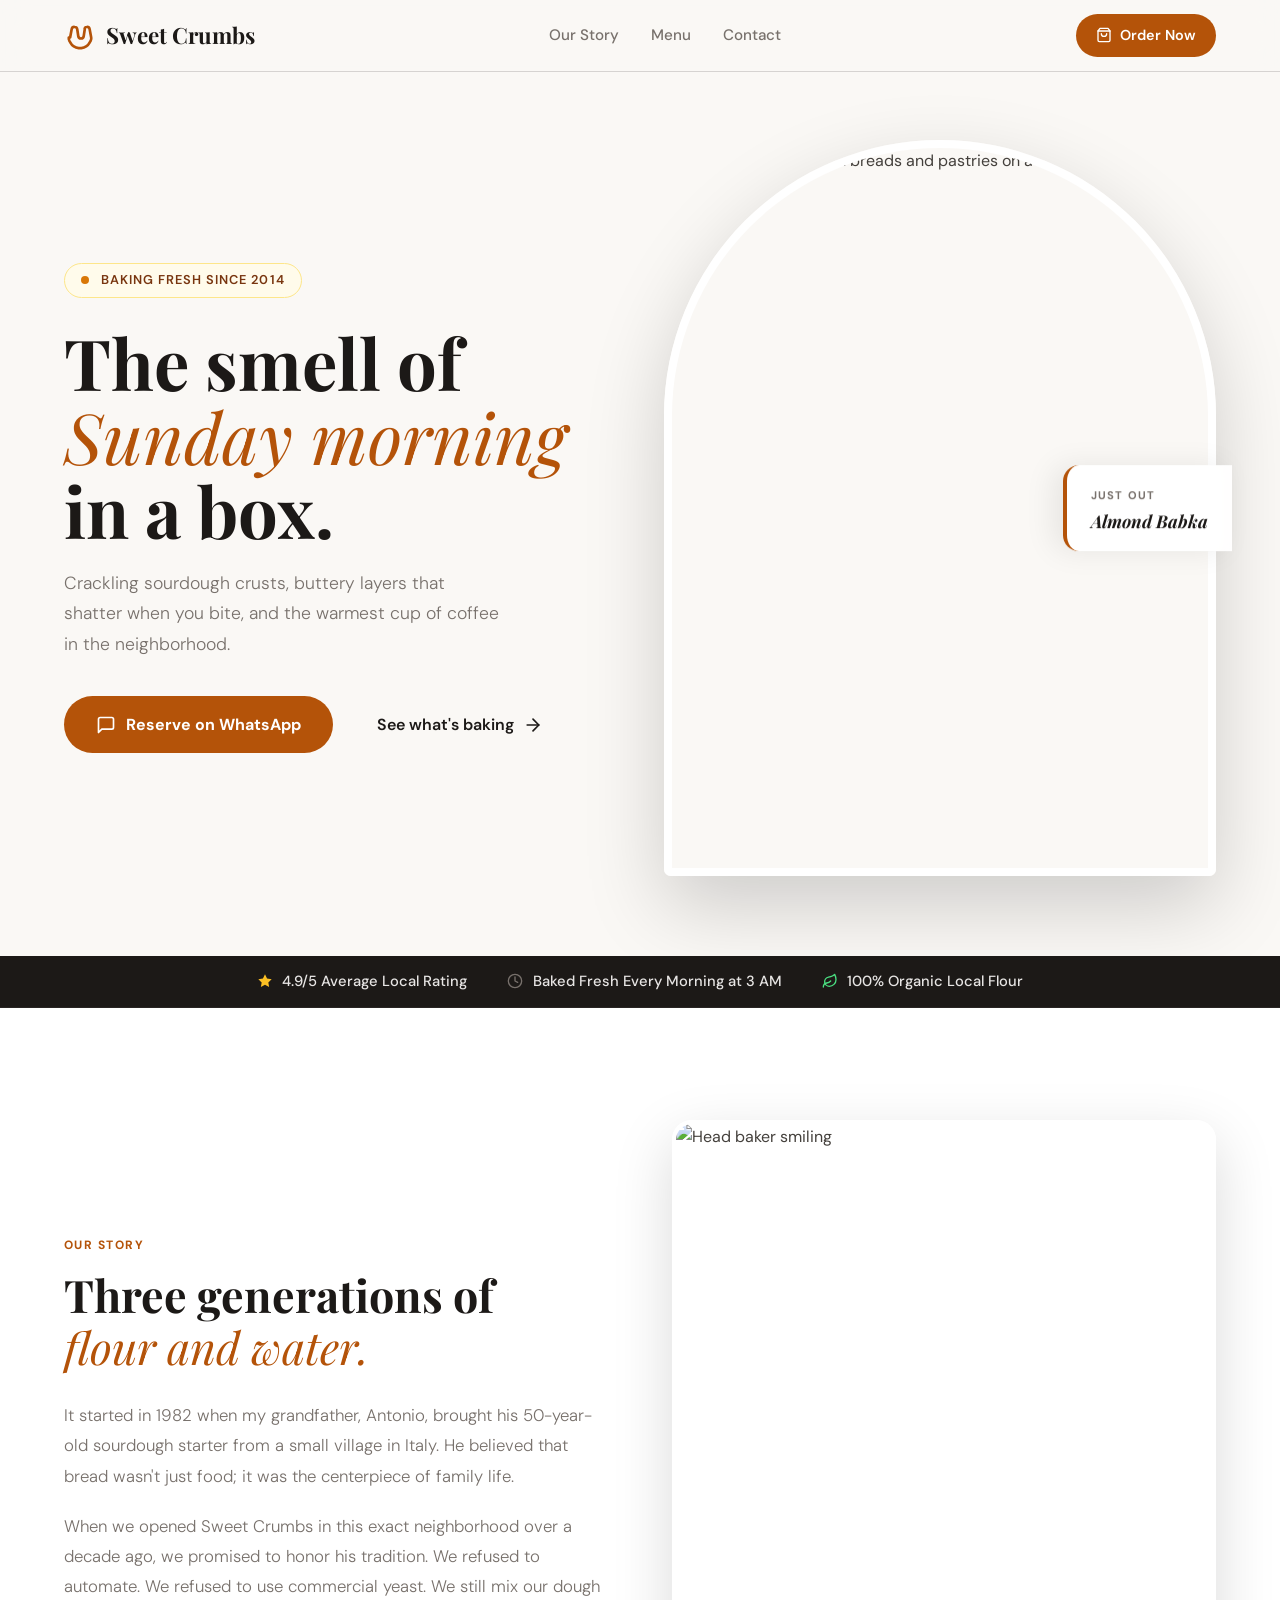
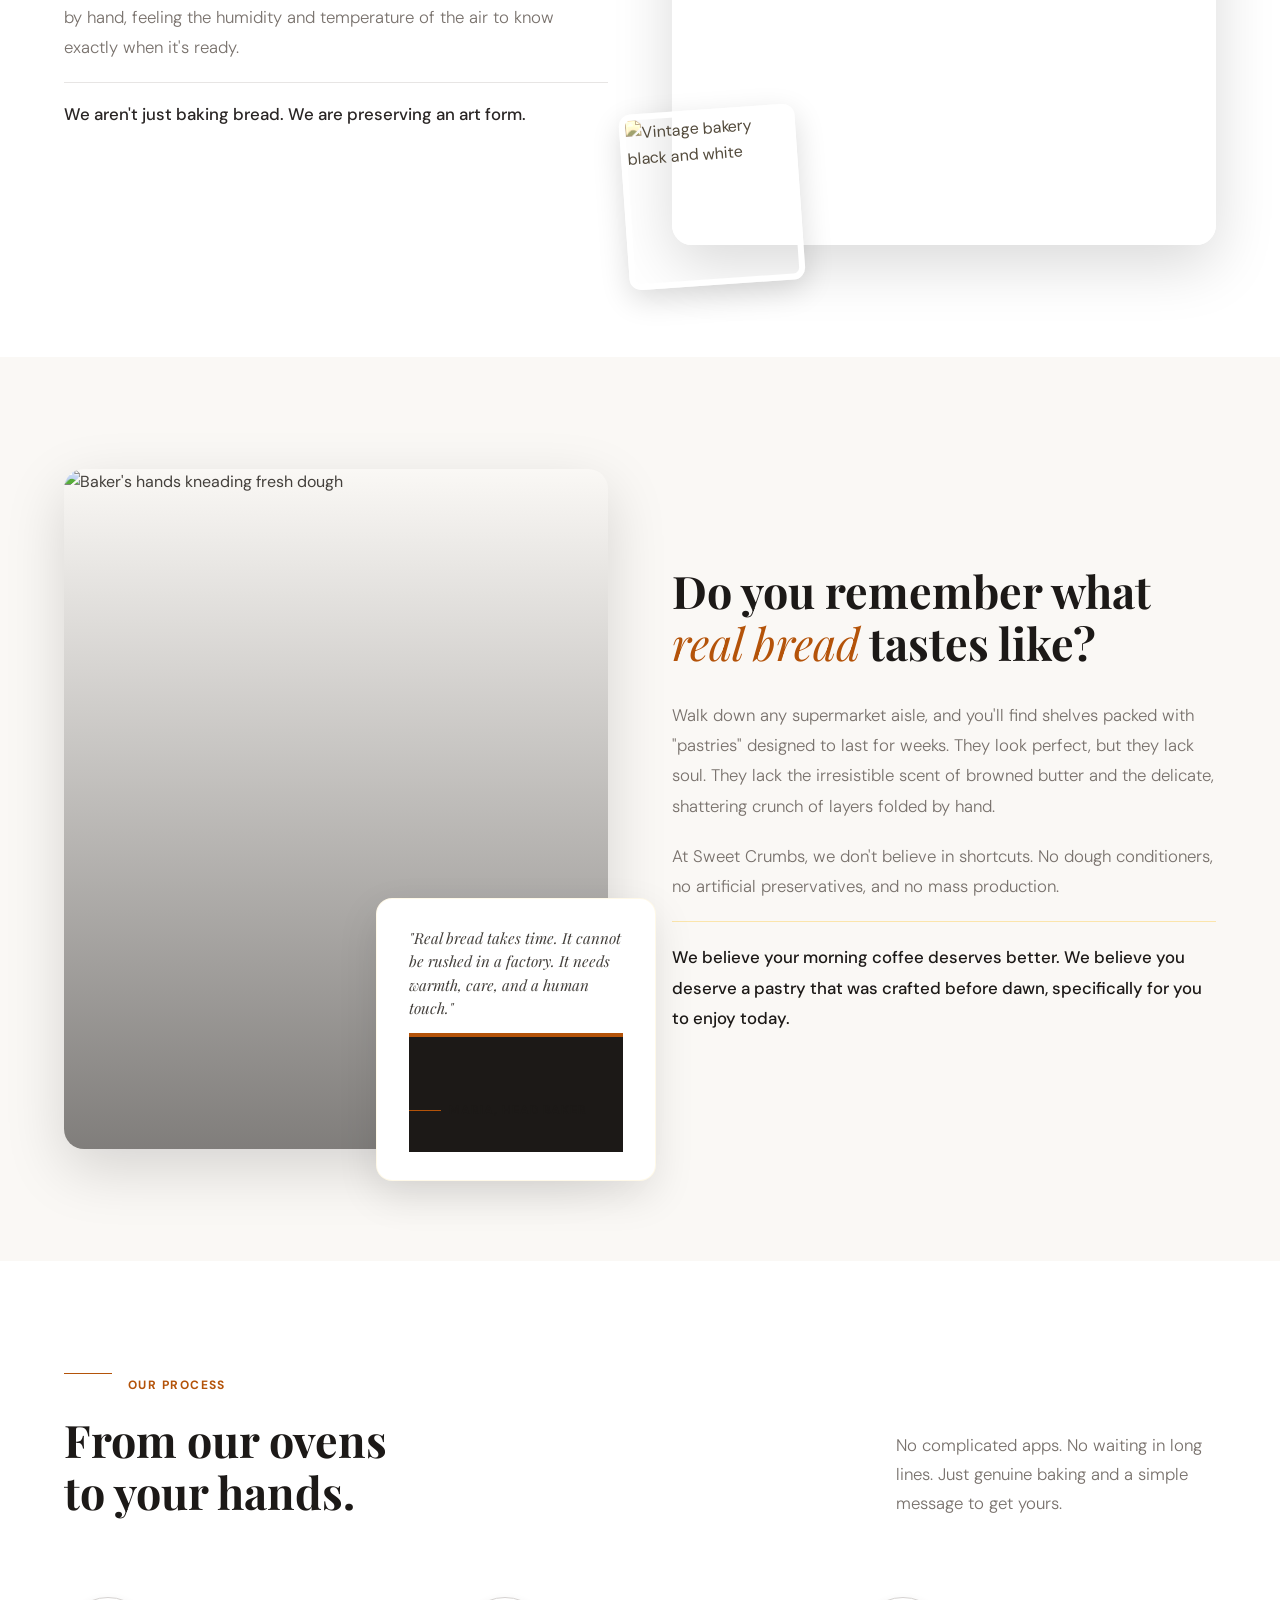
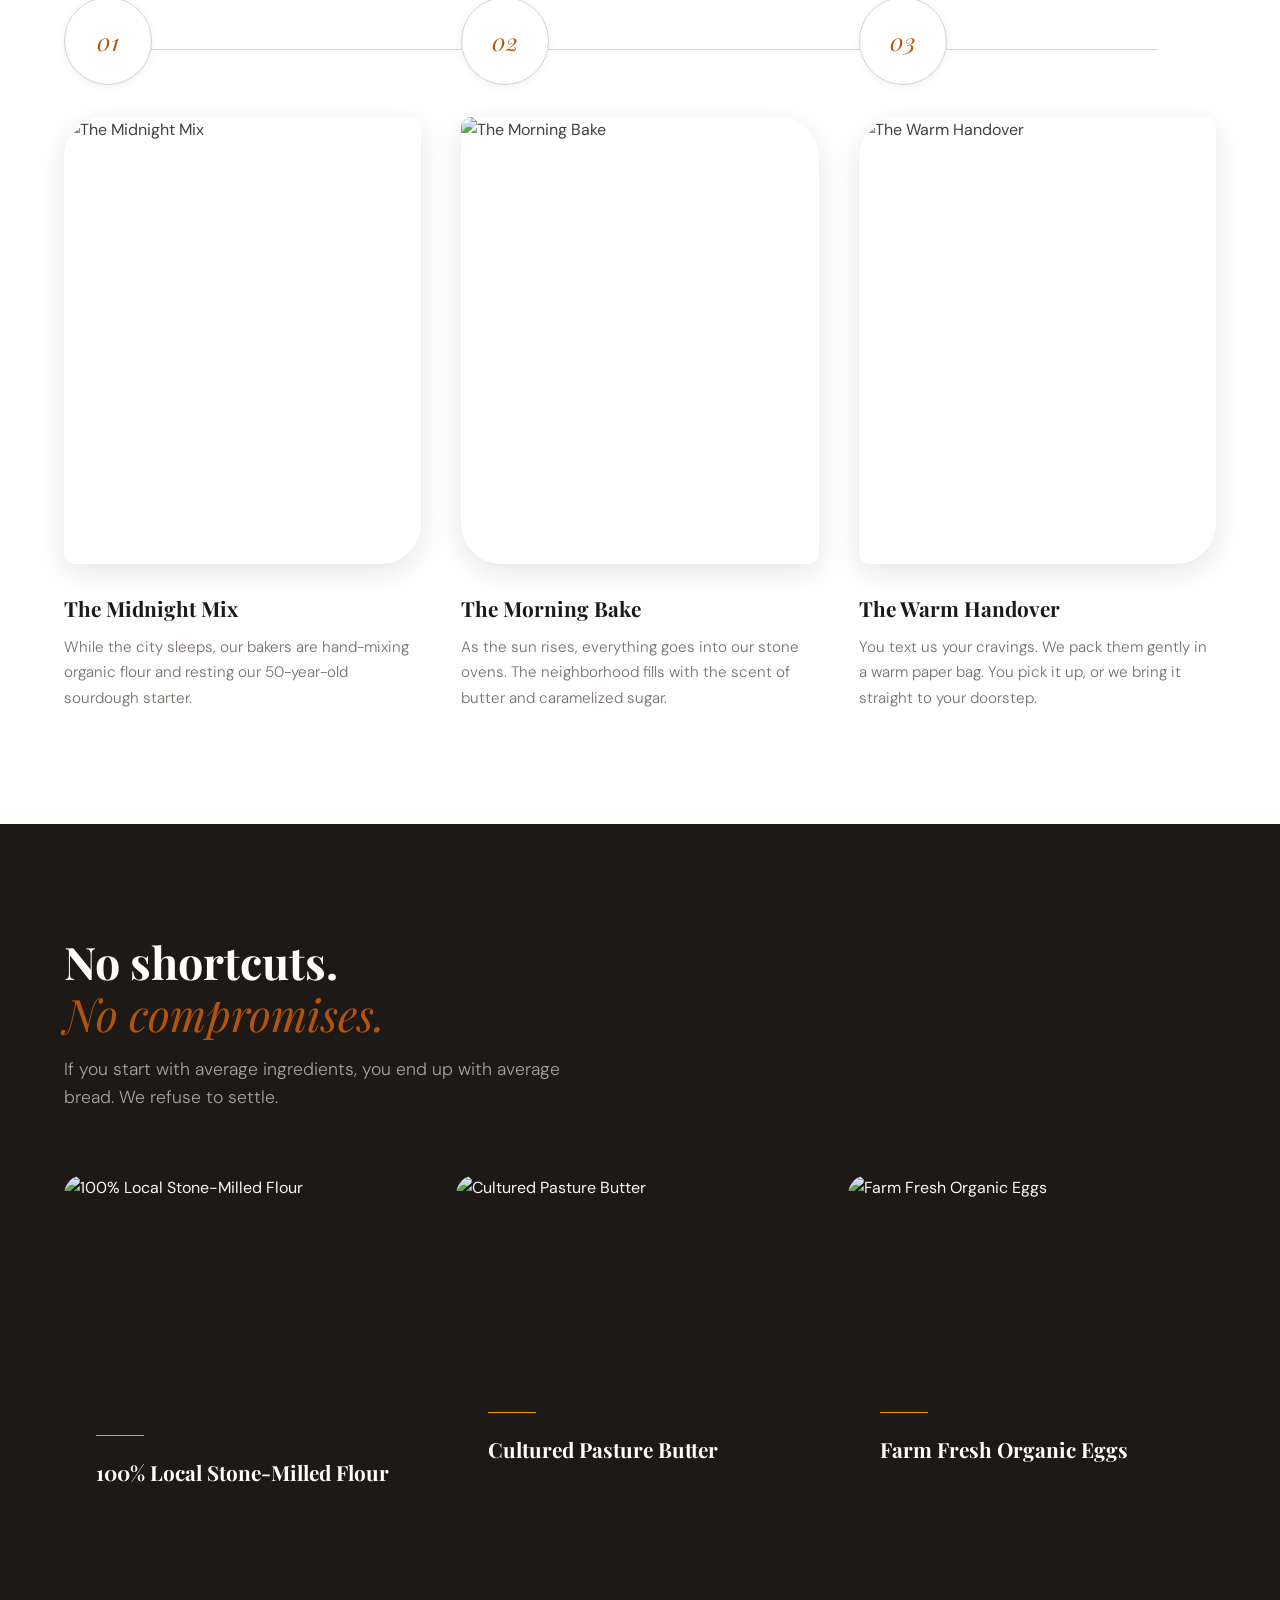
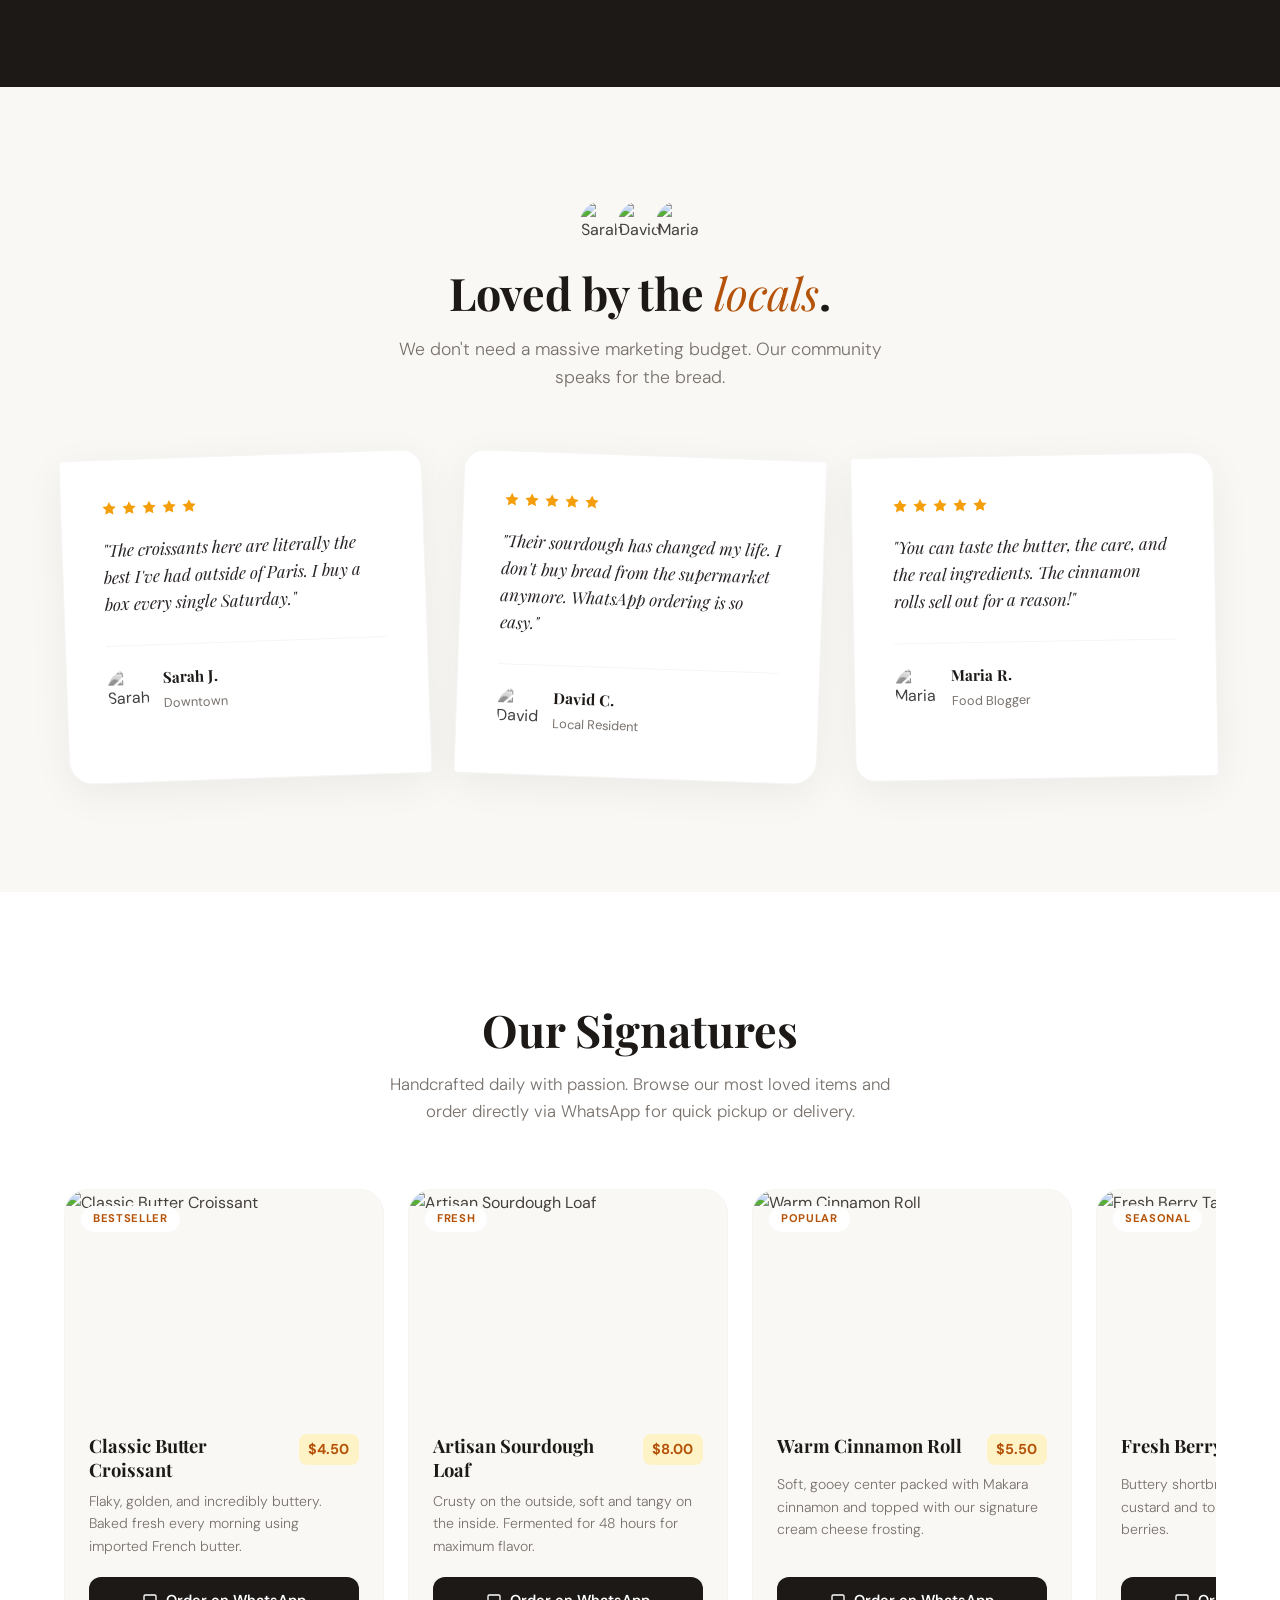
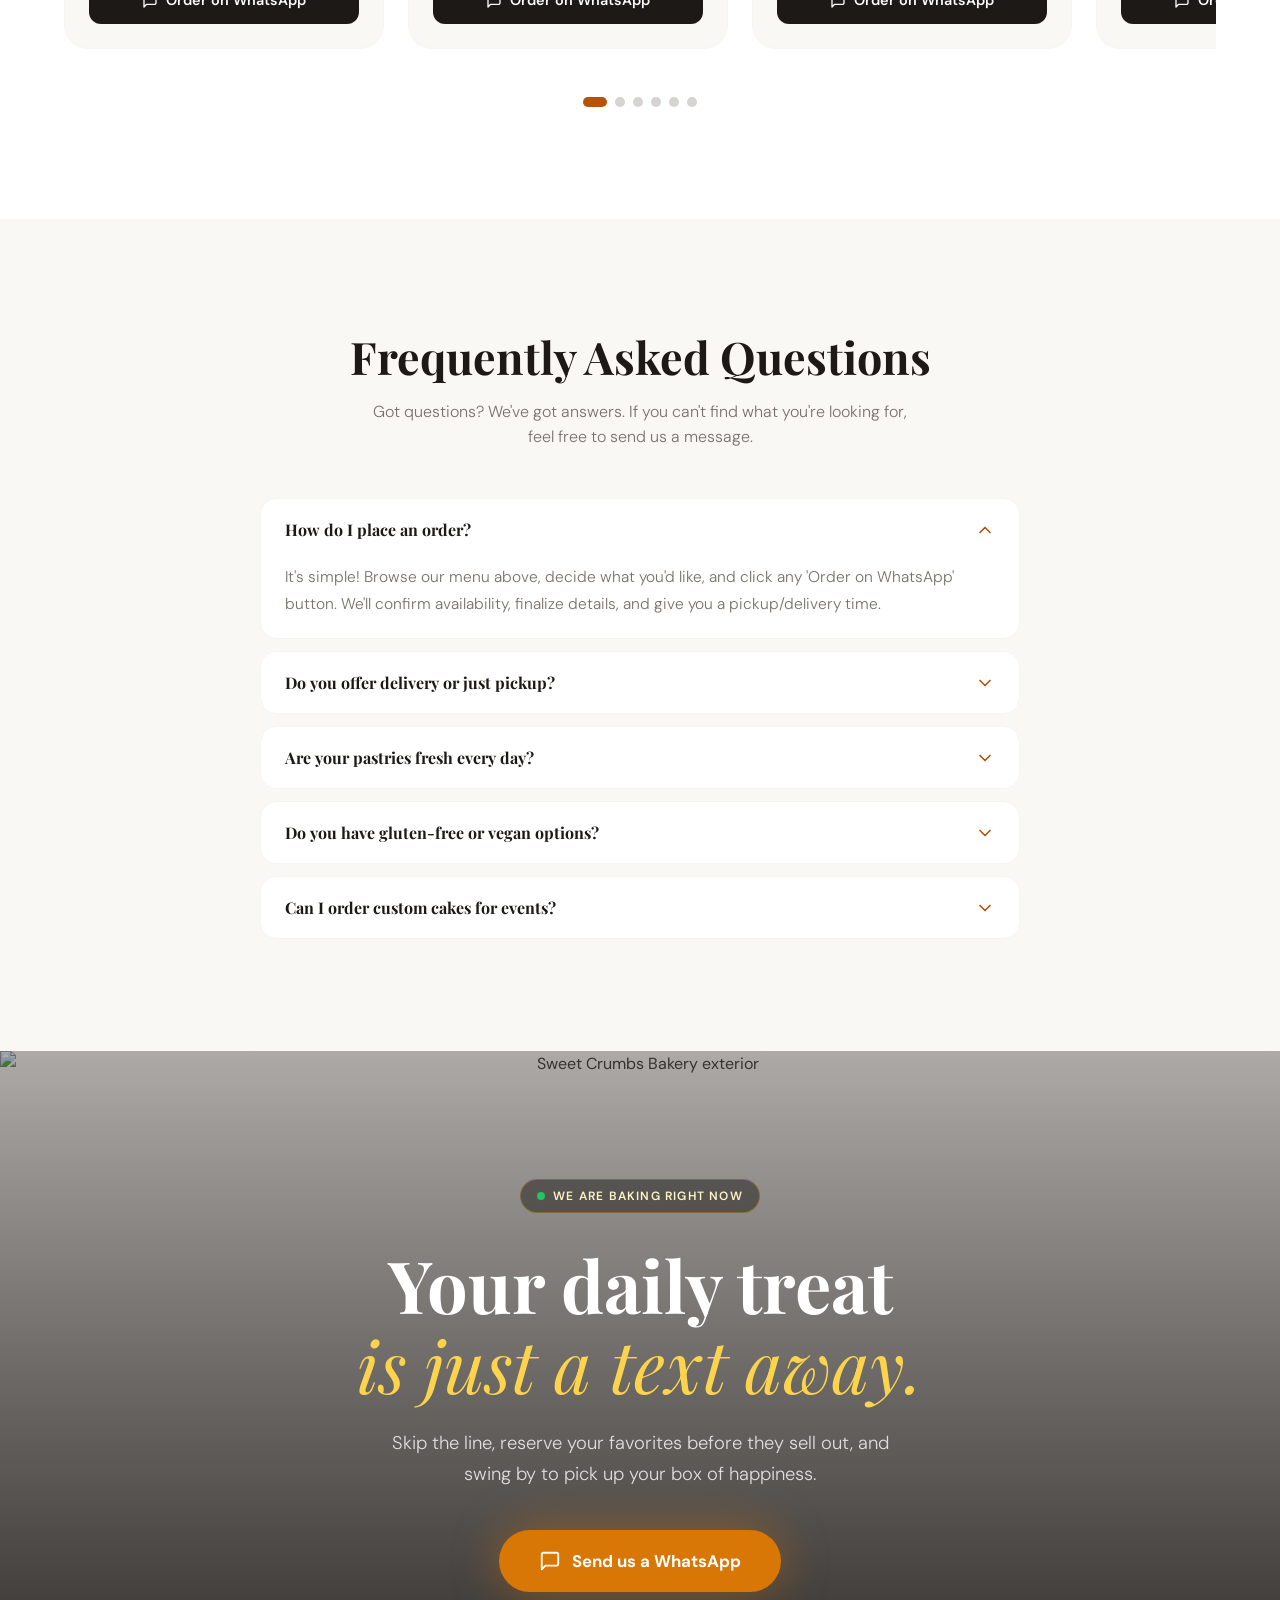
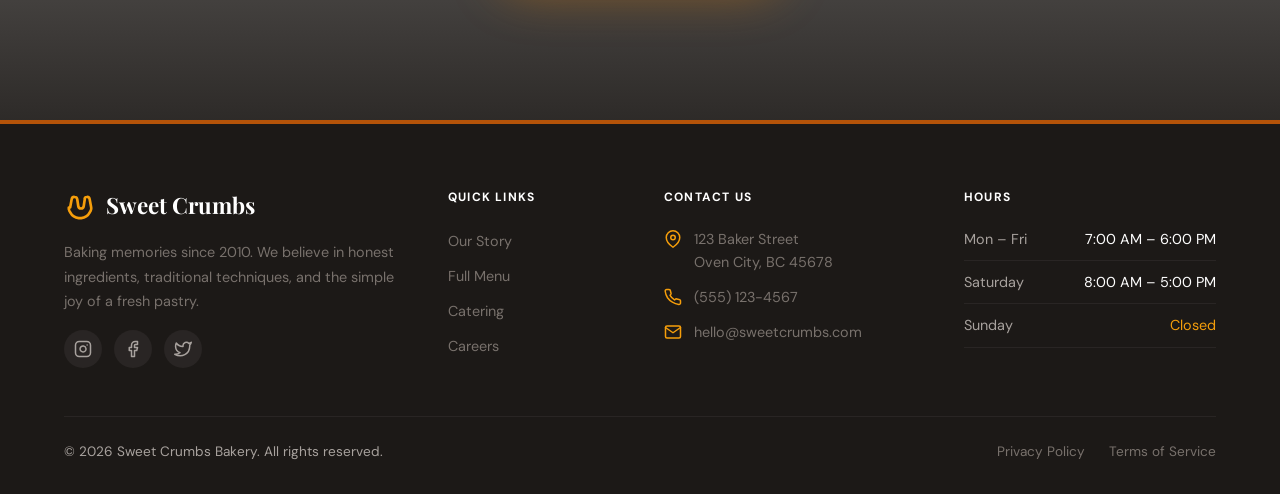
==== index.html @ 54aa74fa "add prototype from figma" ====
<!DOCTYPE html>
<html lang="en">
<head>
  <meta charset="UTF-8" />
  <meta name="viewport" content="width=device-width, initial-scale=1.0" />
  <title>Sweet Crumbs – Artisan Bakery</title>
  <link rel="preconnect" href="https://fonts.googleapis.com" />
  <link rel="preconnect" href="https://fonts.gstatic.com" crossorigin />
  <link href="https://fonts.googleapis.com/css2?family=Playfair+Display:ital,wght@0,400;0,700;1,300;1,400&family=DM+Sans:wght@300;400;500;600&display=swap" rel="stylesheet" />
  <style>
    /* ─── Reset & base ─────────────────────────────────────── */
    *, *::before, *::after { box-sizing: border-box; margin: 0; padding: 0; }
    :root {
      --cream:   #faf8f5;
      --amber:   #b45309;
      --amber-l: #d97706;
      --amber-lt:#fef3c7;
      --stone-9: #1c1917;
      --stone-8: #292524;
      --stone-7: #44403c;
      --stone-5: #78716c;
      --stone-3: #d6d3d1;
      --stone-1: #f5f5f4;
      --white:   #ffffff;
      --serif:   'Playfair Display', Georgia, serif;
      --sans:    'DM Sans', system-ui, sans-serif;
    }
    html { scroll-behavior: smooth; }
    body { font-family: var(--sans); background: var(--cream); color: var(--stone-7); line-height: 1.6; }
    img  { display: block; max-width: 100%; }
    a    { text-decoration: none; color: inherit; }

    /* ─── Utility ───────────────────────────────────────────── */
    .container { max-width: 1200px; margin: 0 auto; padding: 0 1.5rem; }
    .sr-only { position:absolute; width:1px; height:1px; overflow:hidden; clip:rect(0,0,0,0); }

    /* Scroll-reveal */
    .reveal { opacity: 0; transform: translateY(28px); transition: opacity .65s ease, transform .65s ease; }
    .reveal.visible { opacity: 1; transform: none; }
    .reveal-l { opacity: 0; transform: translateX(-28px); transition: opacity .65s ease, transform .65s ease; }
    .reveal-l.visible { opacity: 1; transform: none; }
    .reveal-r { opacity: 0; transform: translateX(28px); transition: opacity .65s ease, transform .65s ease; }
    .reveal-r.visible { opacity: 1; transform: none; }
    .delay-1 { transition-delay: .1s; }
    .delay-2 { transition-delay: .2s; }
    .delay-3 { transition-delay: .3s; }
    .delay-4 { transition-delay: .4s; }

    /* ─── Header ────────────────────────────────────────────── */
    header {
      position: fixed; top: 0; left: 0; right: 0; z-index: 100;
      background: rgba(250,248,245,.85);
      backdrop-filter: blur(14px);
      border-bottom: 1px solid var(--stone-3);
      height: 72px;
    }
    header .inner {
      height: 100%; display: flex; align-items: center; justify-content: space-between;
    }
    .logo { display: flex; align-items: center; gap: .6rem; }
    .logo svg { width: 32px; height: 32px; color: var(--amber); }
    .logo span { font-family: var(--serif); font-size: 1.4rem; font-weight: 700; color: var(--stone-9); }
    nav { display: flex; gap: 2rem; }
    nav a { font-size: .95rem; font-weight: 500; color: var(--stone-5); transition: color .2s; }
    nav a:hover { color: var(--amber); }
    .btn-cta {
      display: flex; align-items: center; gap: .5rem;
      background: var(--amber); color: #fff;
      padding: .6rem 1.25rem; border-radius: 999px;
      font-weight: 600; font-size: .9rem;
      transition: background .2s, transform .15s;
    }
    .btn-cta:hover { background: var(--amber-l); transform: scale(1.04); }
    .btn-cta svg { width: 16px; height: 16px; }
    .hamburger { display: none; background: none; border: none; cursor: pointer; padding: .25rem; }
    .hamburger span { display: block; width: 22px; height: 2px; background: var(--stone-7); margin: 5px 0; transition: .3s; }

    /* ─── Hero ──────────────────────────────────────────────── */
    .hero {
      padding: 140px 0 80px;
      background: var(--cream);
      overflow: hidden;
      position: relative;
    }
    .hero-inner {
      display: grid; grid-template-columns: 1fr 1fr; gap: 3rem; align-items: center;
    }
    .hero-badge {
      display: inline-flex; align-items: center; gap: .75rem;
      padding: .4rem 1rem; border-radius: 999px;
      border: 1px solid #fde68a; background: #fffbeb;
      color: #78350f; font-size: .8rem; font-weight: 600;
      letter-spacing: .08em; text-transform: uppercase; margin-bottom: 1.75rem;
    }
    .hero-badge span { width: 8px; height: 8px; border-radius: 50%; background: var(--amber-l); flex-shrink: 0; }
    .hero h1 {
      font-family: var(--serif); font-size: clamp(2.8rem,5.5vw,4.5rem);
      line-height: 1.05; color: var(--stone-9); margin-bottom: 1.25rem;
    }
    .hero h1 em { color: var(--amber); font-weight: 300; }
    .hero p {
      font-size: 1.1rem; font-weight: 300; color: var(--stone-5);
      max-width: 440px; margin-bottom: 2.25rem; line-height: 1.75;
    }
    .hero-btns { display: flex; gap: 1rem; flex-wrap: wrap; }
    .btn-primary {
      display: flex; align-items: center; gap: .6rem;
      background: var(--amber); color: #fff;
      padding: 1rem 2rem; border-radius: 999px;
      font-weight: 700; font-size: 1rem;
      transition: background .2s, box-shadow .2s, transform .15s;
    }
    .btn-primary:hover { background: var(--amber-l); box-shadow: 0 0 32px rgba(180,83,9,.35); transform: scale(1.02); }
    .btn-primary svg, .btn-ghost svg { width: 20px; height: 20px; }
    .btn-ghost {
      display: flex; align-items: center; gap: .6rem;
      background: transparent; color: var(--stone-9);
      padding: 1rem 1.75rem; border-radius: 999px;
      font-weight: 600; font-size: 1rem;
      transition: color .2s, background .2s;
    }
    .btn-ghost:hover { color: var(--amber); background: rgba(180,83,9,.05); }
    .btn-ghost svg { transition: transform .2s; }
    .btn-ghost:hover svg { transform: translateX(4px); }

    .hero-img-wrap {
      position: relative; border-radius: 999px 999px 1.5rem 1.5rem;
      overflow: hidden; aspect-ratio: 3/4;
      border: 8px solid #fff;
      box-shadow: 0 30px 80px rgba(0,0,0,.18);
    }
    .hero-img-wrap img { width: 100%; height: 100%; object-fit: cover; }
    .hero-float-tag {
      position: absolute; right: -16px; top: 50%;
      transform: translateY(-50%);
      background: rgba(255,255,255,.96); backdrop-filter: blur(8px);
      padding: 1rem 1.5rem; border-radius: 1rem 0 0 1rem;
      border-left: 4px solid var(--amber);
      box-shadow: -10px 0 30px rgba(0,0,0,.08);
    }
    .hero-float-tag small { font-size: .7rem; text-transform: uppercase; letter-spacing: .1em; color: var(--stone-5); font-weight: 700; }
    .hero-float-tag strong { display: block; font-family: var(--serif); font-size: 1.1rem; font-style: italic; color: var(--stone-9); }
    .hero-bg-glow {
      position: absolute; top: -10%; right: -5%; width: 60%; height: 80%;
      border-radius: 50%; background: rgba(254,243,199,.5);
      filter: blur(80px); pointer-events: none; z-index: -1;
    }

    /* ─── Quick social proof bar ────────────────────────────── */
    .proof-bar { background: var(--stone-9); padding: .85rem 0; border-bottom: 1px solid #292524; }
    .proof-bar .inner { display: flex; justify-content: center; flex-wrap: wrap; gap: 2.5rem; }
    .proof-item { display: flex; align-items: center; gap: .6rem; color: #e7e5e4; font-size: .92rem; font-weight: 500; }
    .proof-item svg { width: 16px; height: 16px; }
    .proof-item .ico-star { color: #fbbf24; }
    .proof-item .ico-clock { color: var(--stone-5); }
    .proof-item .ico-leaf { color: #4ade80; }

    /* ─── Section shared ────────────────────────────────────── */
    .section-label {
      font-size: .75rem; font-weight: 700; letter-spacing: .12em;
      text-transform: uppercase; color: var(--amber); display: block; margin-bottom: .9rem;
    }
    .section-title {
      font-family: var(--serif); font-size: clamp(2rem,3.5vw,3rem);
      color: var(--stone-9); line-height: 1.15;
    }
    .section-title em { color: var(--amber); font-weight: 300; }
    .divider { width: 3rem; height: 1px; background: var(--amber); margin-bottom: 1.5rem; }

    /* ─── Our Story ─────────────────────────────────────────── */
    #about { padding: 7rem 0; background: #fff; overflow: hidden; }
    .story-grid { display: grid; grid-template-columns: 1fr 1fr; gap: 4rem; align-items: center; }
    .story-body p { color: var(--stone-5); font-weight: 300; font-size: 1.05rem; line-height: 1.8; margin-bottom: 1.25rem; }
    .story-body p:last-child { color: var(--stone-8); font-weight: 500; padding-top: 1rem; border-top: 1px solid #e7e5e4; margin-bottom: 0; }
    .story-img-wrap { position: relative; }
    .story-img-main {
      border-radius: 1.25rem; overflow: hidden;
      aspect-ratio: 3/4; border: 4px solid #fff;
      box-shadow: 0 20px 60px rgba(0,0,0,.15);
    }
    .story-img-main img { width: 100%; height: 100%; object-fit: cover; }
    .story-img-thumb {
      position: absolute; bottom: -2.5rem; left: -3rem; z-index: 10;
      width: 11rem; aspect-ratio: 1;
      border-radius: .75rem; overflow: hidden;
      border: 6px solid #fff;
      box-shadow: 0 10px 30px rgba(0,0,0,.14);
      transform: rotate(-4deg);
    }
    .story-img-thumb img { width: 100%; height: 100%; object-fit: cover; filter: sepia(.8); }

    /* ─── Problem Section ───────────────────────────────────── */
    #problem { padding: 7rem 0; background: var(--cream); }
    .problem-grid { display: grid; grid-template-columns: 1fr 1fr; gap: 4rem; align-items: center; }
    .problem-img-wrap { position: relative; }
    .problem-img-main {
      border-radius: 1.25rem; overflow: hidden;
      aspect-ratio: 4/5; box-shadow: 0 20px 60px rgba(0,0,0,.15);
    }
    .problem-img-main img { width: 100%; height: 100%; object-fit: cover; }
    .problem-img-main::after {
      content: ''; position: absolute; inset: 0;
      background: linear-gradient(to top, rgba(28,25,23,.55), transparent);
      border-radius: 1.25rem;
    }
    .problem-quote {
      position: absolute; bottom: -2rem; right: -3rem; z-index: 10;
      background: #fff; padding: 1.75rem 2rem;
      border-radius: 1rem; box-shadow: 0 15px 40px rgba(0,0,0,.1);
      max-width: 280px; border: 1px solid rgba(251,191,36,.1);
    }
    .problem-quote p { font-family: var(--serif); font-style: italic; color: var(--stone-7); line-height: 1.55; font-size: .95rem; margin-bottom: .75rem; }
    .problem-quote footer { display: flex; align-items: center; gap: .5rem; }
    .problem-quote footer::before { content: ''; display: block; width: 2rem; height: 1px; background: var(--amber); }
    .problem-quote footer span { font-size: .75rem; font-weight: 700; text-transform: uppercase; letter-spacing: .08em; color: var(--stone-9); }
    .problem-body p { color: var(--stone-5); font-weight: 300; font-size: 1.05rem; line-height: 1.8; margin-bottom: 1.25rem; }
    .problem-body p.highlight { color: var(--stone-9); font-weight: 500; padding-top: 1.25rem; border-top: 1px solid rgba(251,191,36,.35); }

    /* ─── How It Works ──────────────────────────────────────── */
    #process { padding: 7rem 0; background: #fff; }
    .process-header { display: flex; justify-content: space-between; align-items: flex-end; gap: 2rem; margin-bottom: 5rem; flex-wrap: wrap; }
    .process-header p { color: var(--stone-5); max-width: 320px; font-weight: 300; font-size: 1.05rem; line-height: 1.7; }
    .steps { display: grid; grid-template-columns: repeat(3, 1fr); gap: 2.5rem; position: relative; }
    .steps::before {
      content: ''; position: absolute; top: 3.25rem; left: 5%; right: 5%;
      height: 1px; background: var(--stone-3); pointer-events: none;
    }
    .step { position: relative; }
    .step-num {
      width: 5.5rem; height: 5.5rem; border-radius: 50%;
      display: flex; align-items: center; justify-content: center;
      border: 1px solid var(--stone-3); background: #fff;
      box-shadow: 0 2px 8px rgba(0,0,0,.06);
      margin-bottom: 2rem; position: relative; z-index: 1;
      transition: border-color .3s;
    }
    .step:hover .step-num { border-color: #fde68a; }
    .step-num span { font-family: var(--serif); font-size: 1.5rem; font-style: italic; color: var(--amber); }
    .step-img {
      aspect-ratio: 4/5; overflow: hidden;
      margin-bottom: 1.75rem; box-shadow: 0 8px 30px rgba(0,0,0,.1);
      transition: box-shadow .4s;
    }
    .step:nth-child(1) .step-img { border-radius: 40px 10px 40px 10px; }
    .step:nth-child(2) .step-img { border-radius: 10px 40px 10px 40px; }
    .step:nth-child(3) .step-img { border-radius: 40px 10px 40px 10px; }
    .step:hover .step-img { box-shadow: 0 16px 50px rgba(0,0,0,.15); }
    .step-img img { width: 100%; height: 100%; object-fit: cover; transition: transform .7s; }
    .step:hover .step-img img { transform: scale(1.07); }
    .step h3 { font-family: var(--serif); font-size: 1.3rem; color: var(--stone-9); margin-bottom: .6rem; }
    .step p { color: var(--stone-5); font-weight: 300; font-size: .95rem; line-height: 1.7; }

    /* ─── Features / Ingredients ────────────────────────────── */
    #ingredients { padding: 7rem 0; background: var(--stone-9); color: #fff; }
    .features-header { margin-bottom: 4rem; max-width: 520px; }
    .features-header .section-title { color: #fff; }
    .features-header p { color: #a8a29e; font-weight: 300; font-size: 1.1rem; margin-top: 1rem; }
    .features-grid { display: grid; grid-template-columns: repeat(3, 1fr); gap: 1.5rem; }
    .feature-card {
      position: relative; height: 400px; border-radius: 1.25rem; overflow: hidden; cursor: pointer;
    }
    .feature-card img {
      position: absolute; inset: 0; width: 100%; height: 100%;
      object-fit: cover; transition: transform 1s ease;
    }
    .feature-card:hover img { transform: scale(1.1); }
    .feature-card::after {
      content: ''; position: absolute; inset: 0;
      background: linear-gradient(to top, rgba(28,25,23,.92) 0%, rgba(28,25,23,.5) 50%, transparent 100%);
    }
    .feature-card-body {
      position: absolute; bottom: 0; left: 0; right: 0; z-index: 1;
      padding: 2rem;
    }
    .feature-line {
      width: 3rem; height: 1px; background: #f59e0b;
      margin-bottom: 1.25rem;
      transition: width .5s ease;
    }
    .feature-card:hover .feature-line { width: 6rem; }
    .feature-card h3 { font-family: var(--serif); font-size: 1.3rem; color: #fff; margin-bottom: .5rem; }
    .feature-card p {
      color: #d6d3d1; font-weight: 300; font-size: .9rem; line-height: 1.6;
      opacity: 0; transform: translateY(10px);
      transition: opacity .4s ease, transform .4s ease;
    }
    .feature-card:hover p { opacity: 1; transform: none; }

    /* ─── Testimonials ──────────────────────────────────────── */
    #reviews { padding: 7rem 0; background: var(--cream); }
    .reviews-header { text-align: center; margin-bottom: 4rem; }
    .avatar-row { display: flex; justify-content: center; margin-bottom: 1.25rem; }
    .avatar-row img {
      width: 48px; height: 48px; border-radius: 50%;
      border: 2px solid var(--cream); object-fit: cover;
      margin-left: -10px;
      transition: transform .2s;
    }
    .avatar-row img:first-child { margin-left: 0; }
    .avatar-row img:hover { transform: scale(1.15); z-index: 2; }
    .reviews-header p { color: var(--stone-5); font-weight: 300; font-size: 1.1rem; max-width: 520px; margin: 1rem auto 0; }
    .reviews-grid { display: grid; grid-template-columns: repeat(3, 1fr); gap: 2rem; }
    .review-card {
      background: #fff; padding: 2.5rem;
      box-shadow: 0 10px 40px rgba(0,0,0,.06);
      border: 1px solid var(--stone-1);
      transition: transform .45s ease;
    }
    .review-card:nth-child(1) { transform: rotate(-2deg); border-radius: 4px 20px 4px 24px; }
    .review-card:nth-child(2) { transform: rotate(2deg);  border-radius: 20px 4px 24px 4px; }
    .review-card:nth-child(3) { transform: rotate(-1deg); border-radius: 4px 24px 4px 20px; }
    .review-card:hover { transform: rotate(0deg); }
    .stars { display: flex; gap: .25rem; color: #f59e0b; margin-bottom: 1.25rem; }
    .stars svg { width: 16px; height: 16px; fill: currentColor; }
    .review-card blockquote {
      font-family: var(--serif); font-style: italic;
      font-size: 1.05rem; color: var(--stone-8);
      line-height: 1.6; margin-bottom: 1.75rem;
    }
    .reviewer { display: flex; align-items: center; gap: .75rem; padding-top: 1.25rem; border-top: 1px solid #f5f5f4; }
    .reviewer img {
      width: 44px; height: 44px; border-radius: 50%; object-fit: cover;
      filter: grayscale(1); transition: filter .4s;
    }
    .review-card:hover .reviewer img { filter: none; }
    .reviewer strong { display: block; font-family: var(--serif); font-size: .95rem; color: var(--stone-9); }
    .reviewer small { color: var(--stone-5); font-size: .8rem; }

    /* ─── Product Carousel / Menu ───────────────────────────── */
    #menu { padding: 7rem 0; background: #fff; overflow: hidden; }
    #menu .section-title { text-align: center; }
    #menu > .container > p { text-align: center; color: var(--stone-5); font-weight: 300; font-size: 1.05rem; max-width: 520px; margin: 1rem auto 3.5rem; }
    .carousel-wrap { position: relative; }
    .carousel { display: flex; gap: 1.5rem; overflow-x: auto; scroll-snap-type: x mandatory; padding: .5rem .25rem 1.5rem; -webkit-overflow-scrolling: touch; }
    .carousel::-webkit-scrollbar { height: 4px; }
    .carousel::-webkit-scrollbar-track { background: var(--stone-1); border-radius: 2px; }
    .carousel::-webkit-scrollbar-thumb { background: var(--amber); border-radius: 2px; }
    .product-card {
      flex: 0 0 320px; scroll-snap-align: start;
      background: var(--cream); border-radius: 1.5rem;
      overflow: hidden; border: 1px solid var(--stone-1);
      display: flex; flex-direction: column;
      transition: box-shadow .3s, transform .3s;
    }
    .product-card:hover { box-shadow: 0 16px 50px rgba(0,0,0,.1); transform: translateY(-4px); }
    .product-img { position: relative; height: 220px; overflow: hidden; }
    .product-img img { width: 100%; height: 100%; object-fit: cover; transition: transform .5s; }
    .product-card:hover .product-img img { transform: scale(1.06); }
    .product-tag {
      position: absolute; top: 1rem; left: 1rem;
      background: rgba(255,255,255,.92); backdrop-filter: blur(6px);
      padding: .25rem .75rem; border-radius: 999px;
      font-size: .7rem; font-weight: 700; color: var(--amber); text-transform: uppercase; letter-spacing: .06em;
    }
    .product-body { padding: 1.5rem; flex: 1; display: flex; flex-direction: column; }
    .product-row { display: flex; justify-content: space-between; align-items: flex-start; gap: 1rem; margin-bottom: .5rem; }
    .product-row h3 { font-family: var(--serif); font-size: 1.15rem; color: var(--stone-9); line-height: 1.3; }
    .product-price { background: var(--amber-lt); color: var(--amber); font-weight: 700; font-size: .9rem; padding: .25rem .6rem; border-radius: .5rem; white-space: nowrap; }
    .product-body p { font-size: .88rem; color: var(--stone-5); font-weight: 300; line-height: 1.6; flex: 1; margin-bottom: 1.25rem; }
    .btn-order {
      display: flex; align-items: center; justify-content: center; gap: .5rem;
      background: var(--stone-9); color: #fff;
      padding: .75rem; border-radius: .75rem;
      font-size: .9rem; font-weight: 600;
      transition: background .2s;
    }
    .btn-order:hover { background: var(--stone-8); }
    .btn-order svg { width: 16px; height: 16px; }
    .carousel-dots { display: flex; justify-content: center; gap: .5rem; margin-top: 1.5rem; }
    .carousel-dots button {
      width: 10px; height: 10px; border-radius: 50%;
      background: var(--stone-3); border: none; cursor: pointer; padding: 0;
      transition: background .2s, width .2s;
    }
    .carousel-dots button.active { background: var(--amber); width: 24px; border-radius: 5px; }

    /* ─── FAQ ───────────────────────────────────────────────── */
    #faq { padding: 7rem 0; background: var(--cream); }
    #faq .section-title { text-align: center; }
    #faq > .container > p { text-align: center; color: var(--stone-5); font-weight: 300; max-width: 540px; margin: 1rem auto 3rem; }
    .faq-list { max-width: 760px; margin: 0 auto; display: flex; flex-direction: column; gap: .75rem; }
    .faq-item { background: #fff; border-radius: 1rem; border: 1px solid var(--stone-1); overflow: hidden; }
    .faq-question {
      width: 100%; padding: 1.25rem 1.5rem;
      display: flex; justify-content: space-between; align-items: center;
      background: none; border: none; cursor: pointer; text-align: left;
      gap: 1rem;
    }
    .faq-question span { font-family: var(--serif); font-weight: 700; font-size: 1rem; color: var(--stone-9); }
    .faq-icon { color: var(--amber); flex-shrink: 0; transition: transform .25s; }
    .faq-item.open .faq-icon { transform: rotate(180deg); }
    .faq-answer {
      max-height: 0; overflow: hidden;
      padding: 0 1.5rem;
      color: var(--stone-5); font-weight: 300; line-height: 1.75; font-size: .97rem;
      transition: max-height .3s ease, padding .3s ease;
    }
    .faq-item.open .faq-answer { max-height: 300px; padding: .25rem 1.5rem 1.25rem; }

    /* ─── Final CTA ─────────────────────────────────────────── */
    #contact {
      position: relative; padding: 8rem 0;
      display: flex; align-items: center; justify-content: center;
      overflow: hidden; text-align: center;
    }
    .cta-bg {
      position: absolute; inset: 0; z-index: 0;
    }
    .cta-bg img { width: 100%; height: 100%; object-fit: cover; }
    .cta-bg::after {
      content: ''; position: absolute; inset: 0;
      background: linear-gradient(to top, rgba(28,25,23,.92), rgba(28,25,23,.65) 50%, rgba(28,25,23,.35));
    }
    .cta-body { position: relative; z-index: 1; max-width: 720px; padding: 0 1.5rem; }
    .cta-live {
      display: inline-flex; align-items: center; gap: .5rem;
      padding: .4rem 1rem; border-radius: 999px;
      border: 1px solid rgba(245,158,11,.3);
      background: rgba(28,25,23,.5); backdrop-filter: blur(8px);
      color: #fef3c7; font-size: .75rem; font-weight: 600;
      letter-spacing: .1em; text-transform: uppercase;
      margin-bottom: 2rem;
    }
    .cta-live span { width: 8px; height: 8px; border-radius: 50%; background: #22c55e; animation: pulse 1.8s infinite; }
    @keyframes pulse { 0%,100%{ opacity:1; }  50%{ opacity:.35; } }
    .cta-body h2 {
      font-family: var(--serif); font-size: clamp(2.5rem,6vw,4.5rem);
      color: #fff; line-height: 1.1; margin-bottom: 1.5rem;
    }
    .cta-body h2 em { color: #fcd34d; font-weight: 300; }
    .cta-body p { font-size: 1.15rem; color: rgba(255,255,255,.8); font-weight: 300; max-width: 540px; margin: 0 auto 2.5rem; line-height: 1.7; }
    .btn-cta-big {
      display: inline-flex; align-items: center; gap: .65rem;
      background: var(--amber-l); color: #fff;
      padding: 1.1rem 2.5rem; border-radius: 999px;
      font-weight: 700; font-size: 1.05rem;
      box-shadow: 0 0 50px rgba(217,119,6,.45);
      transition: background .2s, transform .15s;
    }
    .btn-cta-big:hover { background: var(--amber); transform: scale(1.03); }
    .btn-cta-big svg { width: 22px; height: 22px; }

    /* ─── Footer ────────────────────────────────────────────── */
    footer { background: var(--stone-9); color: #a8a29e; padding: 4rem 0 2rem; border-top: 4px solid var(--amber); }
    .footer-grid { display: grid; grid-template-columns: 2fr 1fr 1.5fr 1.5fr; gap: 3rem; margin-bottom: 3rem; }
    .footer-brand .logo span { color: #fff; }
    .footer-brand p { font-size: .9rem; color: #78716c; line-height: 1.7; margin: 1rem 0; }
    .social-row { display: flex; gap: .75rem; }
    .social-btn {
      width: 38px; height: 38px; border-radius: 50%;
      background: var(--stone-8); display: flex; align-items: center; justify-content: center;
      color: #a8a29e; transition: background .2s, color .2s;
    }
    .social-btn:hover { background: var(--amber); color: #fff; }
    .social-btn svg { width: 18px; height: 18px; }
    .footer-col h4 { color: #fff; font-size: .75rem; font-weight: 700; letter-spacing: .1em; text-transform: uppercase; margin-bottom: 1.25rem; }
    .footer-col ul { list-style: none; display: flex; flex-direction: column; gap: .6rem; }
    .footer-col ul a { font-size: .9rem; color: #78716c; transition: color .2s; }
    .footer-col ul a:hover { color: #f59e0b; }
    .contact-item { display: flex; align-items: flex-start; gap: .75rem; font-size: .9rem; color: #78716c; }
    .contact-item + .contact-item { margin-top: .75rem; }
    .contact-item svg { width: 18px; height: 18px; color: #f59e0b; flex-shrink: 0; margin-top: 2px; }
    .hours-row { display: flex; justify-content: space-between; font-size: .9rem; padding-bottom: .6rem; border-bottom: 1px solid var(--stone-8); margin-bottom: .6rem; }
    .hours-row span:last-child { color: #fff; }
    .hours-row.closed span:last-child { color: #f59e0b; }
    .footer-bottom {
      border-top: 1px solid var(--stone-8); padding-top: 1.5rem;
      display: flex; justify-content: space-between; align-items: center; gap: 1rem;
      flex-wrap: wrap; font-size: .85rem;
    }
    .footer-bottom a { color: #78716c; transition: color .2s; }
    .footer-bottom a:hover { color: #fff; }
    .footer-links { display: flex; gap: 1.5rem; }

    /* ─── Mobile nav drawer ─────────────────────────────────── */
    .mobile-nav {
      display: none; position: fixed; inset: 0; z-index: 200;
      background: var(--cream); flex-direction: column;
      padding: 5rem 2rem 2rem; gap: 2rem;
    }
    .mobile-nav.open { display: flex; }
    .mobile-nav a { font-family: var(--serif); font-size: 2rem; color: var(--stone-9); }
    .mobile-nav-close {
      position: absolute; top: 1.25rem; right: 1.25rem;
      background: none; border: none; cursor: pointer; font-size: 1.5rem; color: var(--stone-7);
    }

    /* ─── Responsive ────────────────────────────────────────── */
    @media (max-width: 1024px) {
      .footer-grid { grid-template-columns: 1fr 1fr; gap: 2rem; }
    }
    @media (max-width: 768px) {
      nav, header .btn-cta span { display: none; }
      .hamburger { display: block; }
      .hero-inner, .story-grid, .problem-grid { grid-template-columns: 1fr; gap: 3rem; }
      .hero-img-wrap { order: -1; border-radius: 1.5rem; aspect-ratio: 4/3; }
      .hero-float-tag { display: none; }
      .steps { grid-template-columns: 1fr; }
      .steps::before { display: none; }
      .features-grid { grid-template-columns: 1fr; }
      .reviews-grid { grid-template-columns: 1fr; }
      .reviews-grid .review-card { transform: none !important; }
      .product-card { flex: 0 0 80vw; }
      .footer-grid { grid-template-columns: 1fr; }
      .story-img-thumb { width: 7rem; left: -1rem; bottom: -1.5rem; }
      .problem-quote { right: -.5rem; max-width: 220px; }
      .process-header { flex-direction: column; align-items: flex-start; }
    }
  </style>
</head>
<body>

<!-- ══════════════ HEADER ══════════════ -->
<header>
  <div class="container inner">
    <a href="#" class="logo">
      <!-- Croissant icon -->
      <svg xmlns="http://www.w3.org/2000/svg" viewBox="0 0 24 24" fill="none" stroke="currentColor" stroke-width="2" stroke-linecap="round" stroke-linejoin="round">
        <path d="M4.6 13.11 5.79 6.8A2 2 0 0 1 8 5.25c.97.0 1.8.7 1.93 1.66l.79 5.26a2 2 0 0 0 1.98 1.68h.1a2 2 0 0 0 1.98-1.68l.79-5.26C15.2 5.95 16.03 5.25 17 5.25a2 2 0 0 1 2.21 1.55l1.19 6.31c.15.78.03 1.58-.34 2.28l-.85 1.6a8 8 0 0 1-6.21 4.13L12 21l-1 .12a8 8 0 0 1-6.21-4.13l-.85-1.6a4 4 0 0 1-.34-2.28Z"/>
      </svg>
      <span>Sweet Crumbs</span>
    </a>
    <nav>
      <a href="#about">Our Story</a>
      <a href="#menu">Menu</a>
      <a href="#contact">Contact</a>
    </nav>
    <a href="https://wa.me/1234567890" target="_blank" rel="noreferrer" class="btn-cta">
      <svg xmlns="http://www.w3.org/2000/svg" viewBox="0 0 24 24" fill="none" stroke="currentColor" stroke-width="2" stroke-linecap="round" stroke-linejoin="round">
        <path d="M6 2 3 6v14a2 2 0 0 0 2 2h14a2 2 0 0 0 2-2V6l-3-4z"/><line x1="3" y1="6" x2="21" y2="6"/><path d="M16 10a4 4 0 0 1-8 0"/>
      </svg>
      <span>Order Now</span>
    </a>
    <button class="hamburger" id="menuToggle" aria-label="Open menu">
      <span></span><span></span><span></span>
    </button>
  </div>
</header>

<!-- Mobile nav -->
<div class="mobile-nav" id="mobileNav">
  <button class="mobile-nav-close" id="menuClose" aria-label="Close menu">✕</button>
  <a href="#about" class="mobile-link">Our Story</a>
  <a href="#menu" class="mobile-link">Menu</a>
  <a href="#contact" class="mobile-link">Contact</a>
  <a href="https://wa.me/1234567890" class="btn-primary" style="width:max-content">Order Now</a>
</div>

<!-- ══════════════ HERO ══════════════ -->
<section class="hero">
  <div class="container">
    <div class="hero-inner">
      <div class="reveal-l">
        <div class="hero-badge"><span></span>Baking fresh since 2014</div>
        <h1>The smell of<br><em>Sunday morning</em><br>in a box.</h1>
        <p>Crackling sourdough crusts, buttery layers that shatter when you bite, and the warmest cup of coffee in the neighborhood.</p>
        <div class="hero-btns">
          <a href="https://wa.me/1234567890" target="_blank" rel="noreferrer" class="btn-primary">
            <svg xmlns="http://www.w3.org/2000/svg" viewBox="0 0 24 24" fill="none" stroke="currentColor" stroke-width="2" stroke-linecap="round" stroke-linejoin="round"><path d="M21 15a2 2 0 0 1-2 2H7l-4 4V5a2 2 0 0 1 2-2h14a2 2 0 0 1 2 2z"/></svg>
            Reserve on WhatsApp
          </a>
          <a href="#menu" class="btn-ghost">
            See what's baking
            <svg xmlns="http://www.w3.org/2000/svg" viewBox="0 0 24 24" fill="none" stroke="currentColor" stroke-width="2" stroke-linecap="round" stroke-linejoin="round"><line x1="5" y1="12" x2="19" y2="12"/><polyline points="12 5 19 12 12 19"/></svg>
          </a>
        </div>
      </div>
      <div class="reveal-r delay-2" style="position:relative">
        <div class="hero-img-wrap">
          <img src="https://images.unsplash.com/photo-1579005007646-4227f7820d5c?w=900&q=80" alt="Freshly baked artisan breads and pastries on a table" loading="eager" />
        </div>
        <div class="hero-float-tag">
          <small>Just out</small>
          <strong>Almond Babka</strong>
        </div>
      </div>
    </div>
  </div>
  <div class="hero-bg-glow"></div>
</section>

<!-- ══════════════ PROOF BAR ══════════════ -->
<div class="proof-bar">
  <div class="container inner">
    <div class="inner" style="justify-content:center;flex-wrap:wrap;gap:2.5rem;display:flex">
      <div class="proof-item">
        <svg class="ico-star" xmlns="http://www.w3.org/2000/svg" viewBox="0 0 24 24" fill="currentColor"><polygon points="12 2 15.09 8.26 22 9.27 17 14.14 18.18 21.02 12 17.77 5.82 21.02 7 14.14 2 9.27 8.91 8.26 12 2"/></svg>
        4.9/5 Average Local Rating
      </div>
      <div class="proof-item">
        <svg class="ico-clock" xmlns="http://www.w3.org/2000/svg" viewBox="0 0 24 24" fill="none" stroke="currentColor" stroke-width="2" stroke-linecap="round" stroke-linejoin="round"><circle cx="12" cy="12" r="10"/><polyline points="12 6 12 12 16 14"/></svg>
        Baked Fresh Every Morning at 3 AM
      </div>
      <div class="proof-item">
        <svg class="ico-leaf" xmlns="http://www.w3.org/2000/svg" viewBox="0 0 24 24" fill="none" stroke="currentColor" stroke-width="2" stroke-linecap="round" stroke-linejoin="round"><path d="M11 20A7 7 0 0 1 9.8 6.1C15.5 5 17 4.48 19 2c1 2 2 4.18 2 8 0 5.5-4.78 10-10 10z"/><path d="M2 21c0-3 1.85-5.36 5.08-6C9.5 14.52 12 13 13 12"/></svg>
        100% Organic Local Flour
      </div>
    </div>
  </div>
</div>

<!-- ══════════════ OUR STORY ══════════════ -->
<section id="about">
  <div class="container">
    <div class="story-grid">
      <div class="reveal-l">
        <span class="section-label">Our Story</span>
        <h2 class="section-title">Three generations of<br><em>flour and water.</em></h2>
        <div class="story-body" style="margin-top:1.75rem">
          <p>It started in 1982 when my grandfather, Antonio, brought his 50-year-old sourdough starter from a small village in Italy. He believed that bread wasn't just food; it was the centerpiece of family life.</p>
          <p>When we opened Sweet Crumbs in this exact neighborhood over a decade ago, we promised to honor his tradition. We refused to automate. We refused to use commercial yeast. We still mix our dough by hand, feeling the humidity and temperature of the air to know exactly when it's ready.</p>
          <p>We aren't just baking bread. We are preserving an art form.</p>
        </div>
      </div>
      <div class="reveal-r delay-2">
        <div class="story-img-wrap">
          <div class="story-img-main">
            <img src="https://images.unsplash.com/photo-1675285458906-26993548039c?w=800&q=80" alt="Head baker smiling" loading="lazy" />
          </div>
          <div class="story-img-thumb">
            <img src="https://images.unsplash.com/photo-1765448808777-bb950228e437?w=400&q=80" alt="Vintage bakery black and white" loading="lazy" />
          </div>
        </div>
      </div>
    </div>
  </div>
</section>

<!-- ══════════════ PROBLEM SECTION ══════════════ -->
<section id="problem">
  <div class="container">
    <div class="problem-grid">
      <div class="reveal-l">
        <div class="problem-img-wrap">
          <div class="problem-img-main">
            <img src="https://images.unsplash.com/photo-1770040792240-a39c2976f73e?w=800&q=80" alt="Baker's hands kneading fresh dough" loading="lazy" />
          </div>
          <div class="problem-quote">
            <p>"Real bread takes time. It cannot be rushed in a factory. It needs warmth, care, and a human touch."</p>
            <footer><span>Maria, Head Baker</span></footer>
          </div>
        </div>
      </div>
      <div class="reveal-r delay-2">
        <h2 class="section-title">Do you remember what <em>real bread</em> tastes like?</h2>
        <div class="problem-body" style="margin-top:2rem">
          <p>Walk down any supermarket aisle, and you'll find shelves packed with "pastries" designed to last for weeks. They look perfect, but they lack soul. They lack the irresistible scent of browned butter and the delicate, shattering crunch of layers folded by hand.</p>
          <p>At Sweet Crumbs, we don't believe in shortcuts. No dough conditioners, no artificial preservatives, and no mass production.</p>
          <p class="highlight">We believe your morning coffee deserves better. We believe you deserve a pastry that was crafted before dawn, specifically for you to enjoy today.</p>
        </div>
      </div>
    </div>
  </div>
</section>

<!-- ══════════════ HOW IT WORKS ══════════════ -->
<section id="process">
  <div class="container">
    <div class="process-header">
      <div class="reveal-l">
        <div style="display:flex;align-items:center;gap:1rem;margin-bottom:1rem">
          <div class="divider"></div>
          <span class="section-label" style="margin:0">Our Process</span>
        </div>
        <h2 class="section-title">From our ovens<br>to your hands.</h2>
      </div>
      <p class="reveal-r delay-2">No complicated apps. No waiting in long lines. Just genuine baking and a simple message to get yours.</p>
    </div>
    <div class="steps">
      <div class="step reveal delay-1">
        <div class="step-num"><span>01</span></div>
        <div class="step-img">
          <img src="https://images.unsplash.com/photo-1586270211622-781b5dda0d4b?w=600&q=80" alt="The Midnight Mix" loading="lazy" />
        </div>
        <h3>The Midnight Mix</h3>
        <p>While the city sleeps, our bakers are hand-mixing organic flour and resting our 50-year-old sourdough starter.</p>
      </div>
      <div class="step reveal delay-2">
        <div class="step-num"><span>02</span></div>
        <div class="step-img">
          <img src="https://images.unsplash.com/photo-1772758631775-62f1912fe0f7?w=600&q=80" alt="The Morning Bake" loading="lazy" />
        </div>
        <h3>The Morning Bake</h3>
        <p>As the sun rises, everything goes into our stone ovens. The neighborhood fills with the scent of butter and caramelized sugar.</p>
      </div>
      <div class="step reveal delay-3">
        <div class="step-num"><span>03</span></div>
        <div class="step-img">
          <img src="https://images.unsplash.com/photo-1594400316172-d7ca545d9bf3?w=600&q=80" alt="The Warm Handover" loading="lazy" />
        </div>
        <h3>The Warm Handover</h3>
        <p>You text us your cravings. We pack them gently in a warm paper bag. You pick it up, or we bring it straight to your doorstep.</p>
      </div>
    </div>
  </div>
</section>

<!-- ══════════════ FEATURES / INGREDIENTS ══════════════ -->
<section id="ingredients">
  <div class="container">
    <div class="features-header reveal">
      <h2 class="section-title">No shortcuts.<br><em>No compromises.</em></h2>
      <p>If you start with average ingredients, you end up with average bread. We refuse to settle.</p>
    </div>
    <div class="features-grid">
      <div class="feature-card reveal delay-1">
        <img src="https://images.unsplash.com/photo-1551794854-4199c263ef3f?w=800&q=80" alt="100% Local Stone-Milled Flour" loading="lazy" />
        <div class="feature-card-body">
          <div class="feature-line"></div>
          <h3>100% Local Stone-Milled Flour</h3>
          <p>Sourced from farms less than 50 miles away. No bleaches, no additives, just pure wheat.</p>
        </div>
      </div>
      <div class="feature-card reveal delay-2">
        <img src="https://images.unsplash.com/photo-1602198905362-b0ff3630686d?w=800&q=80" alt="Cultured Pasture Butter" loading="lazy" />
        <div class="feature-card-body">
          <div class="feature-line"></div>
          <h3>Cultured Pasture Butter</h3>
          <p>The secret to our shattering layers. We use 84% butterfat European-style butter, rolled by hand.</p>
        </div>
      </div>
      <div class="feature-card reveal delay-3">
        <img src="https://images.unsplash.com/photo-1756361946794-d7976ff5f765?w=800&q=80" alt="Farm Fresh Organic Eggs" loading="lazy" />
        <div class="feature-card-body">
          <div class="feature-line"></div>
          <h3>Farm Fresh Organic Eggs</h3>
          <p>Golden yolks make golden brioche. Delivered fresh twice a week from happy, free-roaming hens.</p>
        </div>
      </div>
    </div>
  </div>
</section>

<!-- ══════════════ TESTIMONIALS ══════════════ -->
<section id="reviews">
  <div class="container">
    <div class="reviews-header reveal">
      <div class="avatar-row">
        <img src="https://images.unsplash.com/photo-1595085610896-fb31cfd5d4b7?w=120&q=80" alt="Sarah J." />
        <img src="https://images.unsplash.com/photo-1764816657425-b3c79b616d14?w=120&q=80" alt="David C." />
        <img src="https://images.unsplash.com/photo-1740362381413-21a42bc17283?w=120&q=80" alt="Maria R." />
      </div>
      <h2 class="section-title">Loved by the <em>locals</em>.</h2>
      <p>We don't need a massive marketing budget. Our community speaks for the bread.</p>
    </div>
    <div class="reviews-grid">
      <div class="review-card reveal delay-1">
        <div class="stars">
          <svg viewBox="0 0 24 24" xmlns="http://www.w3.org/2000/svg"><polygon points="12 2 15.09 8.26 22 9.27 17 14.14 18.18 21.02 12 17.77 5.82 21.02 7 14.14 2 9.27 8.91 8.26 12 2"/></svg>
          <svg viewBox="0 0 24 24" xmlns="http://www.w3.org/2000/svg"><polygon points="12 2 15.09 8.26 22 9.27 17 14.14 18.18 21.02 12 17.77 5.82 21.02 7 14.14 2 9.27 8.91 8.26 12 2"/></svg>
          <svg viewBox="0 0 24 24" xmlns="http://www.w3.org/2000/svg"><polygon points="12 2 15.09 8.26 22 9.27 17 14.14 18.18 21.02 12 17.77 5.82 21.02 7 14.14 2 9.27 8.91 8.26 12 2"/></svg>
          <svg viewBox="0 0 24 24" xmlns="http://www.w3.org/2000/svg"><polygon points="12 2 15.09 8.26 22 9.27 17 14.14 18.18 21.02 12 17.77 5.82 21.02 7 14.14 2 9.27 8.91 8.26 12 2"/></svg>
          <svg viewBox="0 0 24 24" xmlns="http://www.w3.org/2000/svg"><polygon points="12 2 15.09 8.26 22 9.27 17 14.14 18.18 21.02 12 17.77 5.82 21.02 7 14.14 2 9.27 8.91 8.26 12 2"/></svg>
        </div>
        <blockquote>"The croissants here are literally the best I've had outside of Paris. I buy a box every single Saturday."</blockquote>
        <div class="reviewer">
          <img src="https://images.unsplash.com/photo-1595085610896-fb31cfd5d4b7?w=120&q=80" alt="Sarah J." />
          <div><strong>Sarah J.</strong><small>Downtown</small></div>
        </div>
      </div>
      <div class="review-card reveal delay-2">
        <div class="stars">
          <svg viewBox="0 0 24 24" xmlns="http://www.w3.org/2000/svg"><polygon points="12 2 15.09 8.26 22 9.27 17 14.14 18.18 21.02 12 17.77 5.82 21.02 7 14.14 2 9.27 8.91 8.26 12 2"/></svg>
          <svg viewBox="0 0 24 24" xmlns="http://www.w3.org/2000/svg"><polygon points="12 2 15.09 8.26 22 9.27 17 14.14 18.18 21.02 12 17.77 5.82 21.02 7 14.14 2 9.27 8.91 8.26 12 2"/></svg>
          <svg viewBox="0 0 24 24" xmlns="http://www.w3.org/2000/svg"><polygon points="12 2 15.09 8.26 22 9.27 17 14.14 18.18 21.02 12 17.77 5.82 21.02 7 14.14 2 9.27 8.91 8.26 12 2"/></svg>
          <svg viewBox="0 0 24 24" xmlns="http://www.w3.org/2000/svg"><polygon points="12 2 15.09 8.26 22 9.27 17 14.14 18.18 21.02 12 17.77 5.82 21.02 7 14.14 2 9.27 8.91 8.26 12 2"/></svg>
          <svg viewBox="0 0 24 24" xmlns="http://www.w3.org/2000/svg"><polygon points="12 2 15.09 8.26 22 9.27 17 14.14 18.18 21.02 12 17.77 5.82 21.02 7 14.14 2 9.27 8.91 8.26 12 2"/></svg>
        </div>
        <blockquote>"Their sourdough has changed my life. I don't buy bread from the supermarket anymore. WhatsApp ordering is so easy."</blockquote>
        <div class="reviewer">
          <img src="https://images.unsplash.com/photo-1764816657425-b3c79b616d14?w=120&q=80" alt="David C." />
          <div><strong>David C.</strong><small>Local Resident</small></div>
        </div>
      </div>
      <div class="review-card reveal delay-3">
        <div class="stars">
          <svg viewBox="0 0 24 24" xmlns="http://www.w3.org/2000/svg"><polygon points="12 2 15.09 8.26 22 9.27 17 14.14 18.18 21.02 12 17.77 5.82 21.02 7 14.14 2 9.27 8.91 8.26 12 2"/></svg>
          <svg viewBox="0 0 24 24" xmlns="http://www.w3.org/2000/svg"><polygon points="12 2 15.09 8.26 22 9.27 17 14.14 18.18 21.02 12 17.77 5.82 21.02 7 14.14 2 9.27 8.91 8.26 12 2"/></svg>
          <svg viewBox="0 0 24 24" xmlns="http://www.w3.org/2000/svg"><polygon points="12 2 15.09 8.26 22 9.27 17 14.14 18.18 21.02 12 17.77 5.82 21.02 7 14.14 2 9.27 8.91 8.26 12 2"/></svg>
          <svg viewBox="0 0 24 24" xmlns="http://www.w3.org/2000/svg"><polygon points="12 2 15.09 8.26 22 9.27 17 14.14 18.18 21.02 12 17.77 5.82 21.02 7 14.14 2 9.27 8.91 8.26 12 2"/></svg>
          <svg viewBox="0 0 24 24" xmlns="http://www.w3.org/2000/svg"><polygon points="12 2 15.09 8.26 22 9.27 17 14.14 18.18 21.02 12 17.77 5.82 21.02 7 14.14 2 9.27 8.91 8.26 12 2"/></svg>
        </div>
        <blockquote>"You can taste the butter, the care, and the real ingredients. The cinnamon rolls sell out for a reason!"</blockquote>
        <div class="reviewer">
          <img src="https://images.unsplash.com/photo-1740362381413-21a42bc17283?w=120&q=80" alt="Maria R." />
          <div><strong>Maria R.</strong><small>Food Blogger</small></div>
        </div>
      </div>
    </div>
  </div>
</section>

<!-- ══════════════ PRODUCT CAROUSEL / MENU ══════════════ -->
<section id="menu">
  <div class="container">
    <h2 class="section-title reveal">Our Signatures</h2>
    <p class="reveal delay-1">Handcrafted daily with passion. Browse our most loved items and order directly via WhatsApp for quick pickup or delivery.</p>
    <div class="carousel-wrap reveal delay-2">
      <div class="carousel" id="productCarousel">

        <div class="product-card">
          <div class="product-img">
            <img src="https://images.unsplash.com/photo-1658740877399-0422c2addd6c?w=640&q=80" alt="Classic Butter Croissant" loading="lazy" />
            <span class="product-tag">Bestseller</span>
          </div>
          <div class="product-body">
            <div class="product-row">
              <h3>Classic Butter Croissant</h3>
              <span class="product-price">$4.50</span>
            </div>
            <p>Flaky, golden, and incredibly buttery. Baked fresh every morning using imported French butter.</p>
            <a href="https://wa.me/1234567890?text=Gostaria%20de%20pedir%20Classic%20Butter%20Croissant" target="_blank" rel="noreferrer" class="btn-order">
              <svg xmlns="http://www.w3.org/2000/svg" viewBox="0 0 24 24" fill="none" stroke="currentColor" stroke-width="2" stroke-linecap="round" stroke-linejoin="round"><path d="M21 15a2 2 0 0 1-2 2H7l-4 4V5a2 2 0 0 1 2-2h14a2 2 0 0 1 2 2z"/></svg>
              Order on WhatsApp
            </a>
          </div>
        </div>

        <div class="product-card">
          <div class="product-img">
            <img src="https://images.unsplash.com/photo-1767065888047-b2264073364b?w=640&q=80" alt="Artisan Sourdough Loaf" loading="lazy" />
            <span class="product-tag">Fresh</span>
          </div>
          <div class="product-body">
            <div class="product-row">
              <h3>Artisan Sourdough Loaf</h3>
              <span class="product-price">$8.00</span>
            </div>
            <p>Crusty on the outside, soft and tangy on the inside. Fermented for 48 hours for maximum flavor.</p>
            <a href="https://wa.me/1234567890?text=Gostaria%20de%20pedir%20Artisan%20Sourdough%20Loaf" target="_blank" rel="noreferrer" class="btn-order">
              <svg xmlns="http://www.w3.org/2000/svg" viewBox="0 0 24 24" fill="none" stroke="currentColor" stroke-width="2" stroke-linecap="round" stroke-linejoin="round"><path d="M21 15a2 2 0 0 1-2 2H7l-4 4V5a2 2 0 0 1 2-2h14a2 2 0 0 1 2 2z"/></svg>
              Order on WhatsApp
            </a>
          </div>
        </div>

        <div class="product-card">
          <div class="product-img">
            <img src="https://images.unsplash.com/photo-1613478881398-1d9d2cdb5067?w=640&q=80" alt="Warm Cinnamon Roll" loading="lazy" />
            <span class="product-tag">Popular</span>
          </div>
          <div class="product-body">
            <div class="product-row">
              <h3>Warm Cinnamon Roll</h3>
              <span class="product-price">$5.50</span>
            </div>
            <p>Soft, gooey center packed with Makara cinnamon and topped with our signature cream cheese frosting.</p>
            <a href="https://wa.me/1234567890?text=Gostaria%20de%20pedir%20Cinnamon%20Roll" target="_blank" rel="noreferrer" class="btn-order">
              <svg xmlns="http://www.w3.org/2000/svg" viewBox="0 0 24 24" fill="none" stroke="currentColor" stroke-width="2" stroke-linecap="round" stroke-linejoin="round"><path d="M21 15a2 2 0 0 1-2 2H7l-4 4V5a2 2 0 0 1 2-2h14a2 2 0 0 1 2 2z"/></svg>
              Order on WhatsApp
            </a>
          </div>
        </div>

        <div class="product-card">
          <div class="product-img">
            <img src="https://images.unsplash.com/photo-1653491888623-6f38a759442f?w=640&q=80" alt="Fresh Berry Tart" loading="lazy" />
            <span class="product-tag">Seasonal</span>
          </div>
          <div class="product-body">
            <div class="product-row">
              <h3>Fresh Berry Tart</h3>
              <span class="product-price">$6.50</span>
            </div>
            <p>Buttery shortbread crust filled with vanilla custard and topped with seasonal fresh berries.</p>
            <a href="https://wa.me/1234567890?text=Gostaria%20de%20pedir%20Fresh%20Berry%20Tart" target="_blank" rel="noreferrer" class="btn-order">
              <svg xmlns="http://www.w3.org/2000/svg" viewBox="0 0 24 24" fill="none" stroke="currentColor" stroke-width="2" stroke-linecap="round" stroke-linejoin="round"><path d="M21 15a2 2 0 0 1-2 2H7l-4 4V5a2 2 0 0 1 2-2h14a2 2 0 0 1 2 2z"/></svg>
              Order on WhatsApp
            </a>
          </div>
        </div>

        <div class="product-card">
          <div class="product-img">
            <img src="https://images.unsplash.com/photo-1737065175923-7b05466a2c1a?w=640&q=80" alt="Rustic French Baguette" loading="lazy" />
            <span class="product-tag">Daily</span>
          </div>
          <div class="product-body">
            <div class="product-row">
              <h3>Rustic French Baguette</h3>
              <span class="product-price">$3.50</span>
            </div>
            <p>Traditional long loaf with a crisp crust and a chewy, airy interior. Baked on a stone hearth.</p>
            <a href="https://wa.me/1234567890?text=Gostaria%20de%20pedir%20French%20Baguette" target="_blank" rel="noreferrer" class="btn-order">
              <svg xmlns="http://www.w3.org/2000/svg" viewBox="0 0 24 24" fill="none" stroke="currentColor" stroke-width="2" stroke-linecap="round" stroke-linejoin="round"><path d="M21 15a2 2 0 0 1-2 2H7l-4 4V5a2 2 0 0 1 2-2h14a2 2 0 0 1 2 2z"/></svg>
              Order on WhatsApp
            </a>
          </div>
        </div>

        <div class="product-card">
          <div class="product-img">
            <img src="https://images.unsplash.com/photo-1694224382283-05e6d8fc235f?w=640&q=80" alt="Signature Vanilla Bean Cake" loading="lazy" />
            <span class="product-tag">Pre-order</span>
          </div>
          <div class="product-body">
            <div class="product-row">
              <h3>Signature Vanilla Bean Cake</h3>
              <span class="product-price">$45.00</span>
            </div>
            <p>Layers of moist vanilla sponge with rich buttercream frosting. Perfect for any special occasion.</p>
            <a href="https://wa.me/1234567890?text=Gostaria%20de%20pedir%20Vanilla%20Bean%20Cake" target="_blank" rel="noreferrer" class="btn-order">
              <svg xmlns="http://www.w3.org/2000/svg" viewBox="0 0 24 24" fill="none" stroke="currentColor" stroke-width="2" stroke-linecap="round" stroke-linejoin="round"><path d="M21 15a2 2 0 0 1-2 2H7l-4 4V5a2 2 0 0 1 2-2h14a2 2 0 0 1 2 2z"/></svg>
              Order on WhatsApp
            </a>
          </div>
        </div>

        <div class="product-card">
          <div class="product-img">
            <img src="https://images.unsplash.com/photo-1661417115373-e337c7754554?w=640&q=80" alt="Warm Chocolate Chip Cookie" loading="lazy" />
            <span class="product-tag">Classic</span>
          </div>
          <div class="product-body">
            <div class="product-row">
              <h3>Chocolate Chip Cookie</h3>
              <span class="product-price">$3.50</span>
            </div>
            <p>Crispy on the edges, soft and gooey in the center. Made with premium dark chocolate chunks.</p>
            <a href="https://wa.me/1234567890?text=Gostaria%20de%20pedir%20Chocolate%20Chip%20Cookie" target="_blank" rel="noreferrer" class="btn-order">
              <svg xmlns="http://www.w3.org/2000/svg" viewBox="0 0 24 24" fill="none" stroke="currentColor" stroke-width="2" stroke-linecap="round" stroke-linejoin="round"><path d="M21 15a2 2 0 0 1-2 2H7l-4 4V5a2 2 0 0 1 2-2h14a2 2 0 0 1 2 2z"/></svg>
              Order on WhatsApp
            </a>
          </div>
        </div>

        <div class="product-card">
          <div class="product-img">
            <img src="https://images.unsplash.com/photo-1588914683573-8addfd1eb58a?w=640&q=80" alt="Assorted Macarons Box" loading="lazy" />
            <span class="product-tag">Gift Idea</span>
          </div>
          <div class="product-body">
            <div class="product-row">
              <h3>Assorted Macarons Box</h3>
              <span class="product-price">$24.00</span>
            </div>
            <p>A dozen of our delicate French macarons in assorted flavors including pistachio, raspberry, and chocolate.</p>
            <a href="https://wa.me/1234567890?text=Gostaria%20de%20pedir%20Assorted%20Macarons%20Box" target="_blank" rel="noreferrer" class="btn-order">
              <svg xmlns="http://www.w3.org/2000/svg" viewBox="0 0 24 24" fill="none" stroke="currentColor" stroke-width="2" stroke-linecap="round" stroke-linejoin="round"><path d="M21 15a2 2 0 0 1-2 2H7l-4 4V5a2 2 0 0 1 2-2h14a2 2 0 0 1 2 2z"/></svg>
              Order on WhatsApp
            </a>
          </div>
        </div>

      </div>
      <div class="carousel-dots" id="carouselDots"></div>
    </div>
  </div>
</section>

<!-- ══════════════ FAQ ══════════════ -->
<section id="faq">
  <div class="container">
    <h2 class="section-title reveal">Frequently Asked Questions</h2>
    <p class="reveal delay-1">Got questions? We've got answers. If you can't find what you're looking for, feel free to send us a message.</p>
    <div class="faq-list">

      <div class="faq-item open reveal delay-1">
        <button class="faq-question">
          <span>How do I place an order?</span>
          <svg class="faq-icon" xmlns="http://www.w3.org/2000/svg" width="20" height="20" viewBox="0 0 24 24" fill="none" stroke="currentColor" stroke-width="2" stroke-linecap="round" stroke-linejoin="round"><polyline points="6 9 12 15 18 9"/></svg>
        </button>
        <div class="faq-answer">It's simple! Browse our menu above, decide what you'd like, and click any 'Order on WhatsApp' button. We'll confirm availability, finalize details, and give you a pickup/delivery time.</div>
      </div>

      <div class="faq-item reveal delay-2">
        <button class="faq-question">
          <span>Do you offer delivery or just pickup?</span>
          <svg class="faq-icon" xmlns="http://www.w3.org/2000/svg" width="20" height="20" viewBox="0 0 24 24" fill="none" stroke="currentColor" stroke-width="2" stroke-linecap="round" stroke-linejoin="round"><polyline points="6 9 12 15 18 9"/></svg>
        </button>
        <div class="faq-answer">We offer both! You can pick up directly from our bakery, or we can arrange local delivery within a 10-mile radius. Delivery fees may apply depending on distance.</div>
      </div>

      <div class="faq-item reveal delay-3">
        <button class="faq-question">
          <span>Are your pastries fresh every day?</span>
          <svg class="faq-icon" xmlns="http://www.w3.org/2000/svg" width="20" height="20" viewBox="0 0 24 24" fill="none" stroke="currentColor" stroke-width="2" stroke-linecap="round" stroke-linejoin="round"><polyline points="6 9 12 15 18 9"/></svg>
        </button>
        <div class="faq-answer">Absolutely. We stand by our 100% fresh guarantee. Our bakers start at 3 AM every single day. Any unsold items are donated to local shelters at closing time.</div>
      </div>

      <div class="faq-item reveal delay-4">
        <button class="faq-question">
          <span>Do you have gluten-free or vegan options?</span>
          <svg class="faq-icon" xmlns="http://www.w3.org/2000/svg" width="20" height="20" viewBox="0 0 24 24" fill="none" stroke="currentColor" stroke-width="2" stroke-linecap="round" stroke-linejoin="round"><polyline points="6 9 12 15 18 9"/></svg>
        </button>
        <div class="faq-answer">Yes, we do! While our main focus is traditional baking, we have dedicated a specific section of our menu to delicious gluten-free and vegan alternatives. Just ask us on WhatsApp!</div>
      </div>

      <div class="faq-item reveal delay-4">
        <button class="faq-question">
          <span>Can I order custom cakes for events?</span>
          <svg class="faq-icon" xmlns="http://www.w3.org/2000/svg" width="20" height="20" viewBox="0 0 24 24" fill="none" stroke="currentColor" stroke-width="2" stroke-linecap="round" stroke-linejoin="round"><polyline points="6 9 12 15 18 9"/></svg>
        </button>
        <div class="faq-answer">Of course! For custom cakes and large event catering, please contact us at least 72 hours in advance so we can ensure everything is perfect for your special day.</div>
      </div>

    </div>
  </div>
</section>

<!-- ══════════════ FINAL CTA ══════════════ -->
<section id="contact">
  <div class="cta-bg">
    <img src="https://images.unsplash.com/photo-1598672739870-510404fc00a1?w=1600&q=80" alt="Sweet Crumbs Bakery exterior" loading="lazy" />
  </div>
  <div class="cta-body">
    <div class="cta-live reveal"><span></span>We are baking right now</div>
    <h2 class="reveal delay-1">Your daily treat<br><em>is just a text away.</em></h2>
    <p class="reveal delay-2">Skip the line, reserve your favorites before they sell out, and swing by to pick up your box of happiness.</p>
    <a href="https://wa.me/1234567890" target="_blank" rel="noreferrer" class="btn-cta-big reveal delay-3">
      <svg xmlns="http://www.w3.org/2000/svg" viewBox="0 0 24 24" fill="none" stroke="currentColor" stroke-width="2" stroke-linecap="round" stroke-linejoin="round"><path d="M21 15a2 2 0 0 1-2 2H7l-4 4V5a2 2 0 0 1 2-2h14a2 2 0 0 1 2 2z"/></svg>
      Send us a WhatsApp
    </a>
  </div>
</section>

<!-- ══════════════ FOOTER ══════════════ -->
<footer>
  <div class="container">
    <div class="footer-grid">
      <div class="footer-brand">
        <div class="logo">
          <svg xmlns="http://www.w3.org/2000/svg" viewBox="0 0 24 24" fill="none" stroke="#f59e0b" stroke-width="2" stroke-linecap="round" stroke-linejoin="round" style="width:32px;height:32px">
            <path d="M4.6 13.11 5.79 6.8A2 2 0 0 1 8 5.25c.97.0 1.8.7 1.93 1.66l.79 5.26a2 2 0 0 0 1.98 1.68h.1a2 2 0 0 0 1.98-1.68l.79-5.26C15.2 5.95 16.03 5.25 17 5.25a2 2 0 0 1 2.21 1.55l1.19 6.31c.15.78.03 1.58-.34 2.28l-.85 1.6a8 8 0 0 1-6.21 4.13L12 21l-1 .12a8 8 0 0 1-6.21-4.13l-.85-1.6a4 4 0 0 1-.34-2.28Z"/>
          </svg>
          <span>Sweet Crumbs</span>
        </div>
        <p>Baking memories since 2010. We believe in honest ingredients, traditional techniques, and the simple joy of a fresh pastry.</p>
        <div class="social-row">
          <a href="#" class="social-btn" aria-label="Instagram">
            <svg xmlns="http://www.w3.org/2000/svg" viewBox="0 0 24 24" fill="none" stroke="currentColor" stroke-width="2" stroke-linecap="round" stroke-linejoin="round"><rect x="2" y="2" width="20" height="20" rx="5" ry="5"/><path d="M16 11.37A4 4 0 1 1 12.63 8 4 4 0 0 1 16 11.37z"/><line x1="17.5" y1="6.5" x2="17.51" y2="6.5"/></svg>
          </a>
          <a href="#" class="social-btn" aria-label="Facebook">
            <svg xmlns="http://www.w3.org/2000/svg" viewBox="0 0 24 24" fill="none" stroke="currentColor" stroke-width="2" stroke-linecap="round" stroke-linejoin="round"><path d="M18 2h-3a5 5 0 0 0-5 5v3H7v4h3v8h4v-8h3l1-4h-4V7a1 1 0 0 1 1-1h3z"/></svg>
          </a>
          <a href="#" class="social-btn" aria-label="Twitter">
            <svg xmlns="http://www.w3.org/2000/svg" viewBox="0 0 24 24" fill="none" stroke="currentColor" stroke-width="2" stroke-linecap="round" stroke-linejoin="round"><path d="M23 3a10.9 10.9 0 0 1-3.14 1.53 4.48 4.48 0 0 0-7.86 3v1A10.66 10.66 0 0 1 3 4s-4 9 5 13a11.64 11.64 0 0 1-7 2c9 5 20 0 20-11.5a4.5 4.5 0 0 0-.08-.83A7.72 7.72 0 0 0 23 3z"/></svg>
          </a>
        </div>
      </div>
      <div class="footer-col">
        <h4>Quick Links</h4>
        <ul>
          <li><a href="#about">Our Story</a></li>
          <li><a href="#menu">Full Menu</a></li>
          <li><a href="#contact">Catering</a></li>
          <li><a href="#contact">Careers</a></li>
        </ul>
      </div>
      <div class="footer-col">
        <h4>Contact Us</h4>
        <div class="contact-item">
          <svg xmlns="http://www.w3.org/2000/svg" viewBox="0 0 24 24" fill="none" stroke="currentColor" stroke-width="2" stroke-linecap="round" stroke-linejoin="round"><path d="M21 10c0 7-9 13-9 13s-9-6-9-13a9 9 0 0 1 18 0z"/><circle cx="12" cy="10" r="3"/></svg>
          <span>123 Baker Street<br>Oven City, BC 45678</span>
        </div>
        <div class="contact-item">
          <svg xmlns="http://www.w3.org/2000/svg" viewBox="0 0 24 24" fill="none" stroke="currentColor" stroke-width="2" stroke-linecap="round" stroke-linejoin="round"><path d="M22 16.92v3a2 2 0 0 1-2.18 2 19.79 19.79 0 0 1-8.63-3.07A19.5 19.5 0 0 1 4.69 13a19.79 19.79 0 0 1-3.07-8.67A2 2 0 0 1 3.64 2h3a2 2 0 0 1 2 1.72c.127.96.361 1.903.7 2.81a2 2 0 0 1-.45 2.11L8.09 9.91a16 16 0 0 0 6 6l.9-.81a2 2 0 0 1 2.11-.45c.907.339 1.85.573 2.81.7A2 2 0 0 1 22 16.92z"/></svg>
          <span>(555) 123-4567</span>
        </div>
        <div class="contact-item">
          <svg xmlns="http://www.w3.org/2000/svg" viewBox="0 0 24 24" fill="none" stroke="currentColor" stroke-width="2" stroke-linecap="round" stroke-linejoin="round"><path d="M4 4h16c1.1 0 2 .9 2 2v12c0 1.1-.9 2-2 2H4c-1.1 0-2-.9-2-2V6c0-1.1.9-2 2-2z"/><polyline points="22,6 12,13 2,6"/></svg>
          <span>hello@sweetcrumbs.com</span>
        </div>
      </div>
      <div class="footer-col">
        <h4>Hours</h4>
        <div class="hours-row"><span>Mon – Fri</span><span>7:00 AM – 6:00 PM</span></div>
        <div class="hours-row"><span>Saturday</span><span>8:00 AM – 5:00 PM</span></div>
        <div class="hours-row closed"><span>Sunday</span><span>Closed</span></div>
      </div>
    </div>
    <div class="footer-bottom">
      <p>© <span id="year"></span> Sweet Crumbs Bakery. All rights reserved.</p>
      <div class="footer-links">
        <a href="#">Privacy Policy</a>
        <a href="#">Terms of Service</a>
      </div>
    </div>
  </div>
</footer>

<!-- ══════════════ JAVASCRIPT ══════════════ -->
<script>
  // Year
  document.getElementById('year').textContent = new Date().getFullYear();

  // Mobile nav
  const toggle = document.getElementById('menuToggle');
  const mobileNav = document.getElementById('mobileNav');
  const close = document.getElementById('menuClose');
  toggle.addEventListener('click', () => mobileNav.classList.add('open'));
  close.addEventListener('click', () => mobileNav.classList.remove('open'));
  document.querySelectorAll('.mobile-link').forEach(l => {
    l.addEventListener('click', () => mobileNav.classList.remove('open'));
  });

  // Scroll reveal
  const revealEls = document.querySelectorAll('.reveal, .reveal-l, .reveal-r');
  const io = new IntersectionObserver((entries) => {
    entries.forEach(e => { if (e.isIntersecting) { e.target.classList.add('visible'); io.unobserve(e.target); } });
  }, { threshold: 0.12 });
  revealEls.forEach(el => io.observe(el));

  // FAQ accordion
  document.querySelectorAll('.faq-question').forEach(btn => {
    btn.addEventListener('click', () => {
      const item = btn.closest('.faq-item');
      const wasOpen = item.classList.contains('open');
      document.querySelectorAll('.faq-item').forEach(i => i.classList.remove('open'));
      if (!wasOpen) item.classList.add('open');
    });
  });

  // Carousel dots
  const carousel = document.getElementById('productCarousel');
  const dotsContainer = document.getElementById('carouselDots');
  const cards = carousel.querySelectorAll('.product-card');
  const visibleCount = () => window.innerWidth >= 1024 ? 3 : window.innerWidth >= 640 ? 2 : 1;
  let numDots = 0;

  function buildDots() {
    dotsContainer.innerHTML = '';
    numDots = cards.length - visibleCount() + 1;
    for (let i = 0; i < numDots; i++) {
      const btn = document.createElement('button');
      if (i === 0) btn.classList.add('active');
      btn.addEventListener('click', () => scrollToCard(i));
      dotsContainer.appendChild(btn);
    }
  }

  function scrollToCard(index) {
    const cardWidth = cards[0].offsetWidth + 24; // gap 1.5rem = 24px
    carousel.scrollTo({ left: cardWidth * index, behavior: 'smooth' });
  }

  carousel.addEventListener('scroll', () => {
    const cardWidth = cards[0].offsetWidth + 24;
    const idx = Math.round(carousel.scrollLeft / cardWidth);
    dotsContainer.querySelectorAll('button').forEach((b, i) => b.classList.toggle('active', i === idx));
  });

  buildDots();
  window.addEventListener('resize', buildDots);
</script>
</body>
</html>
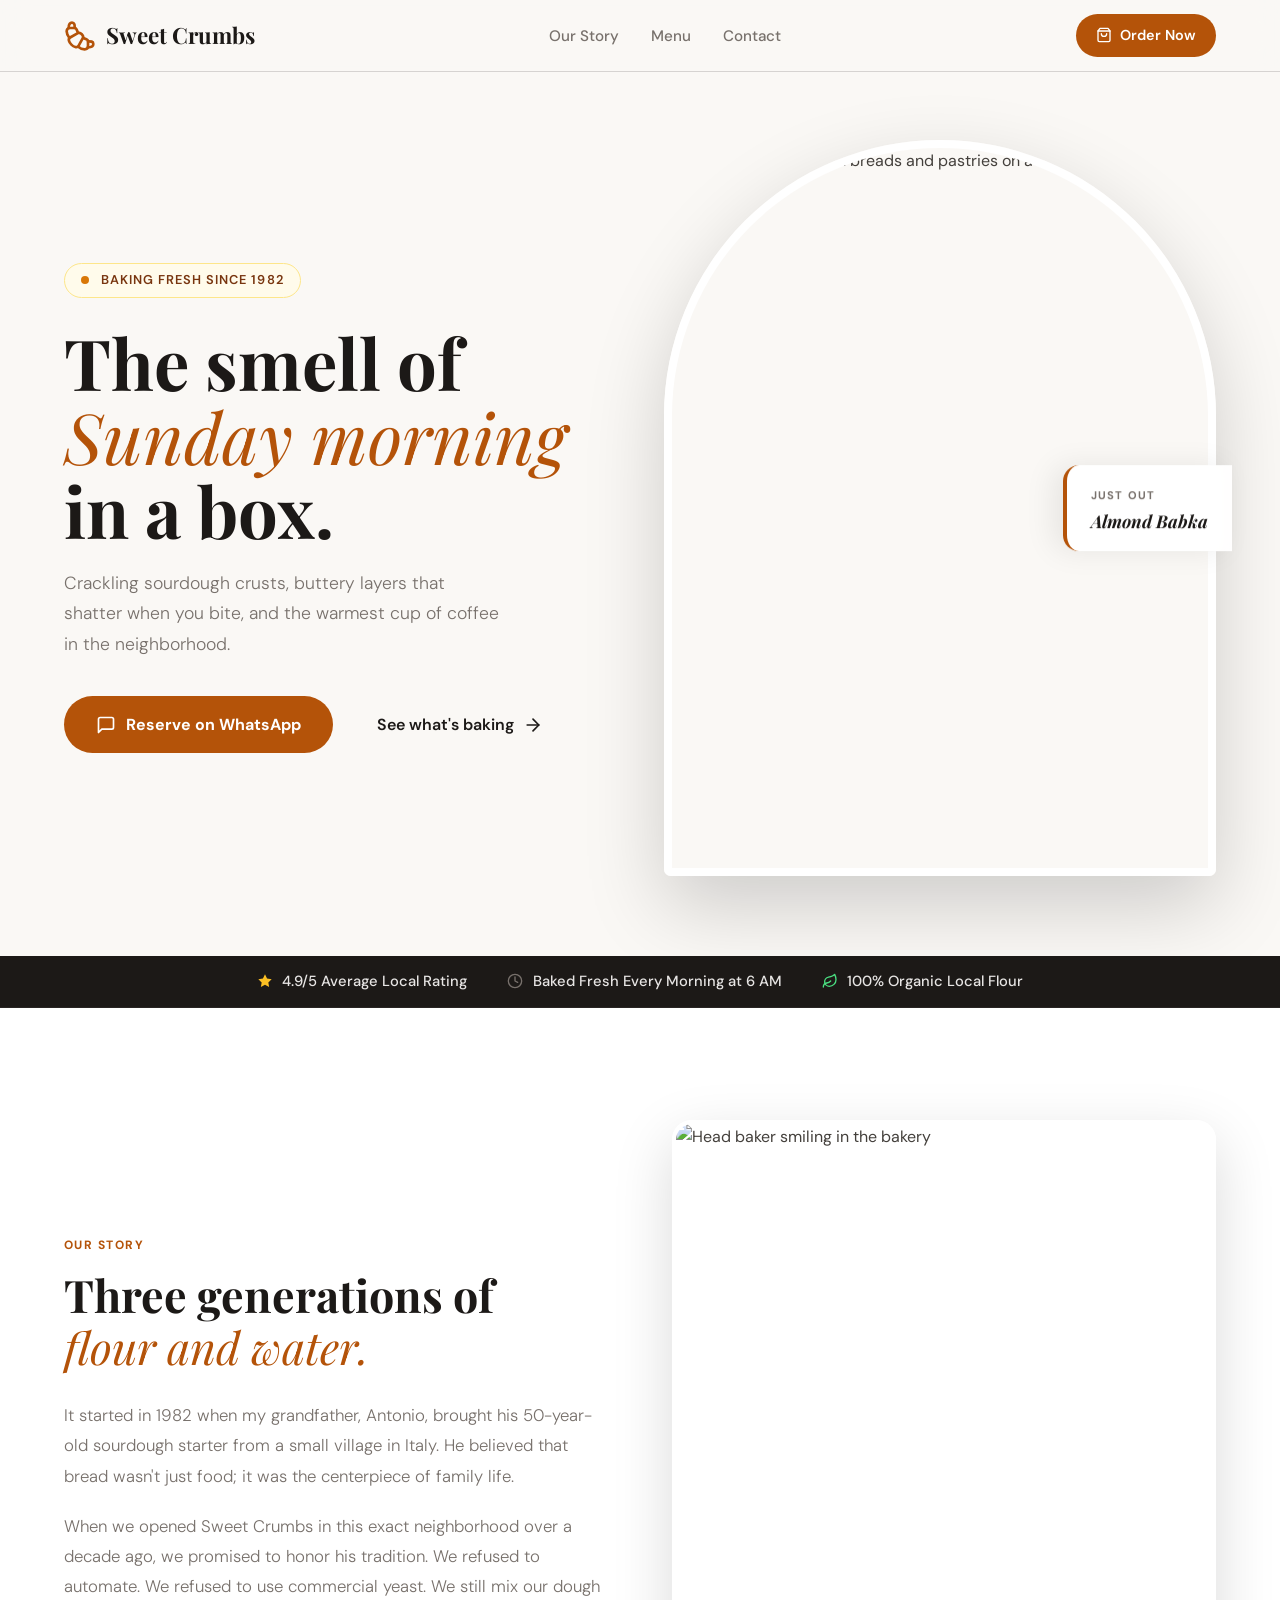
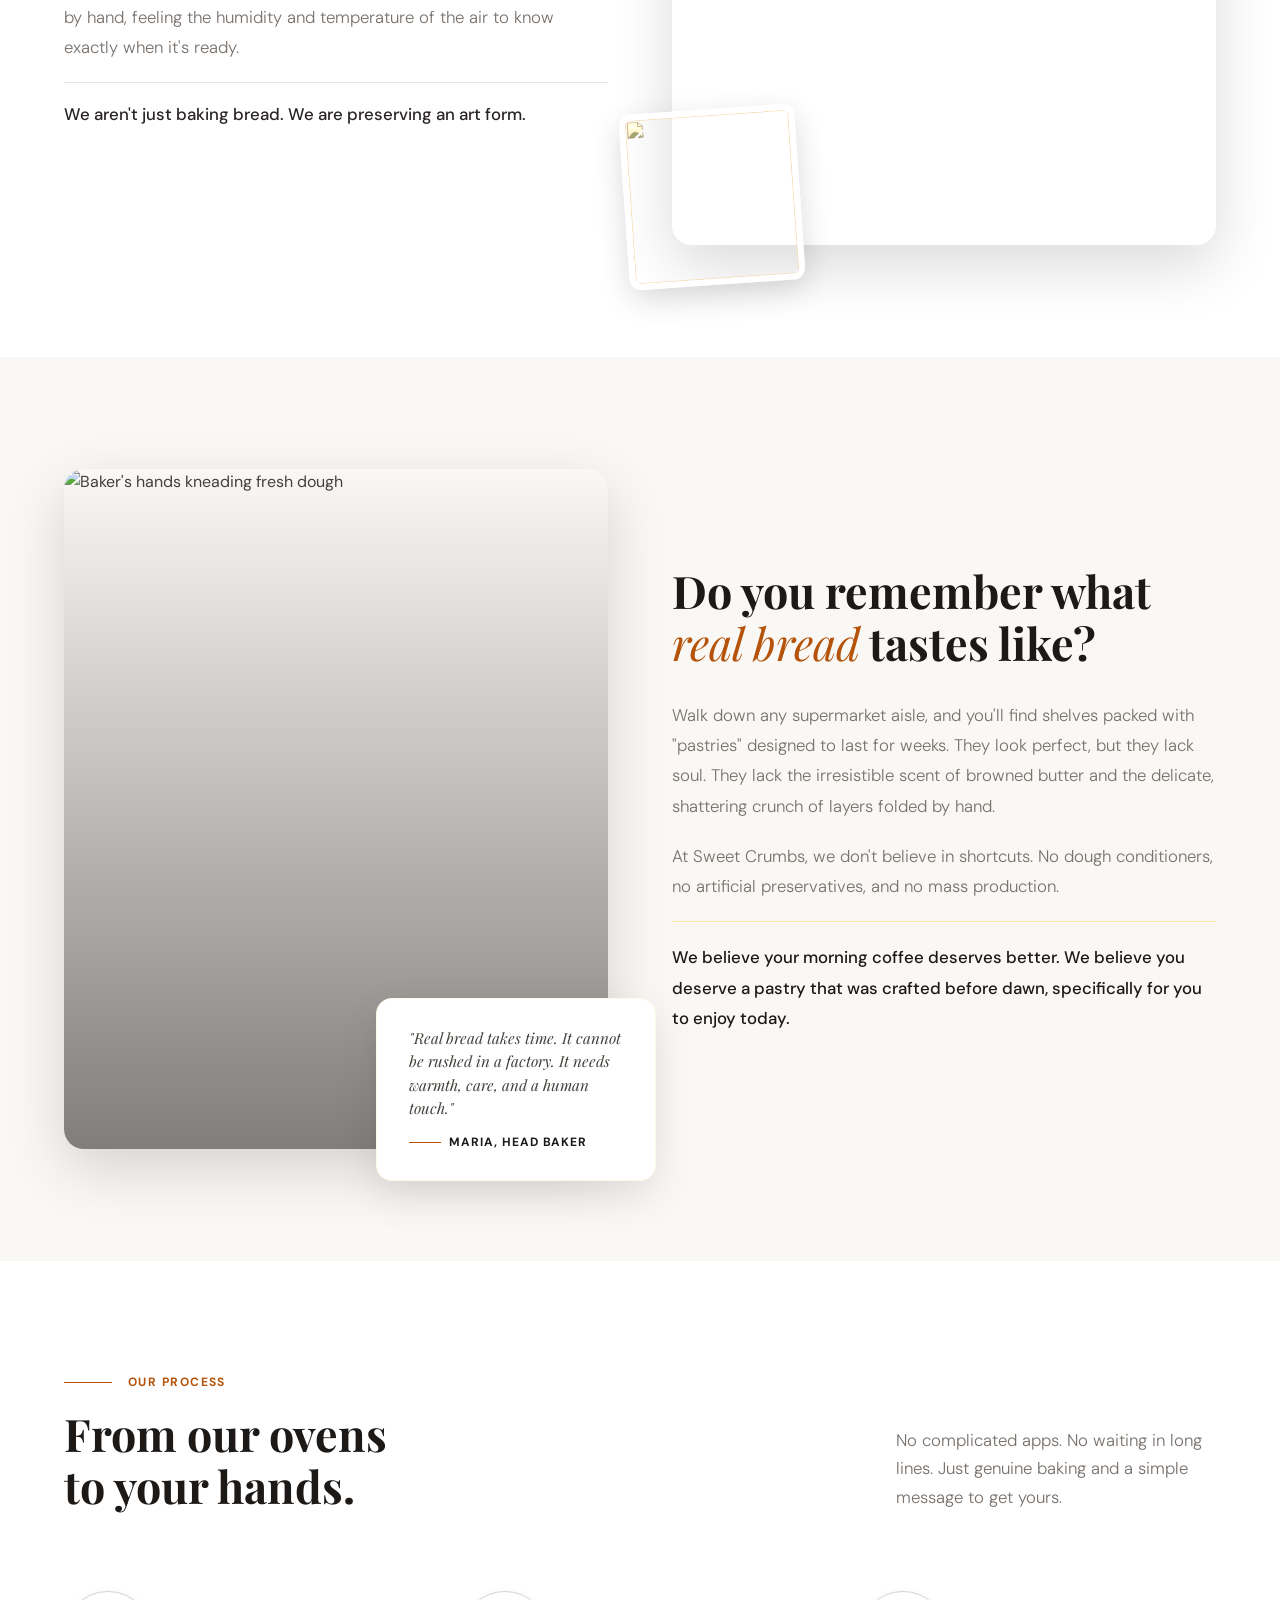
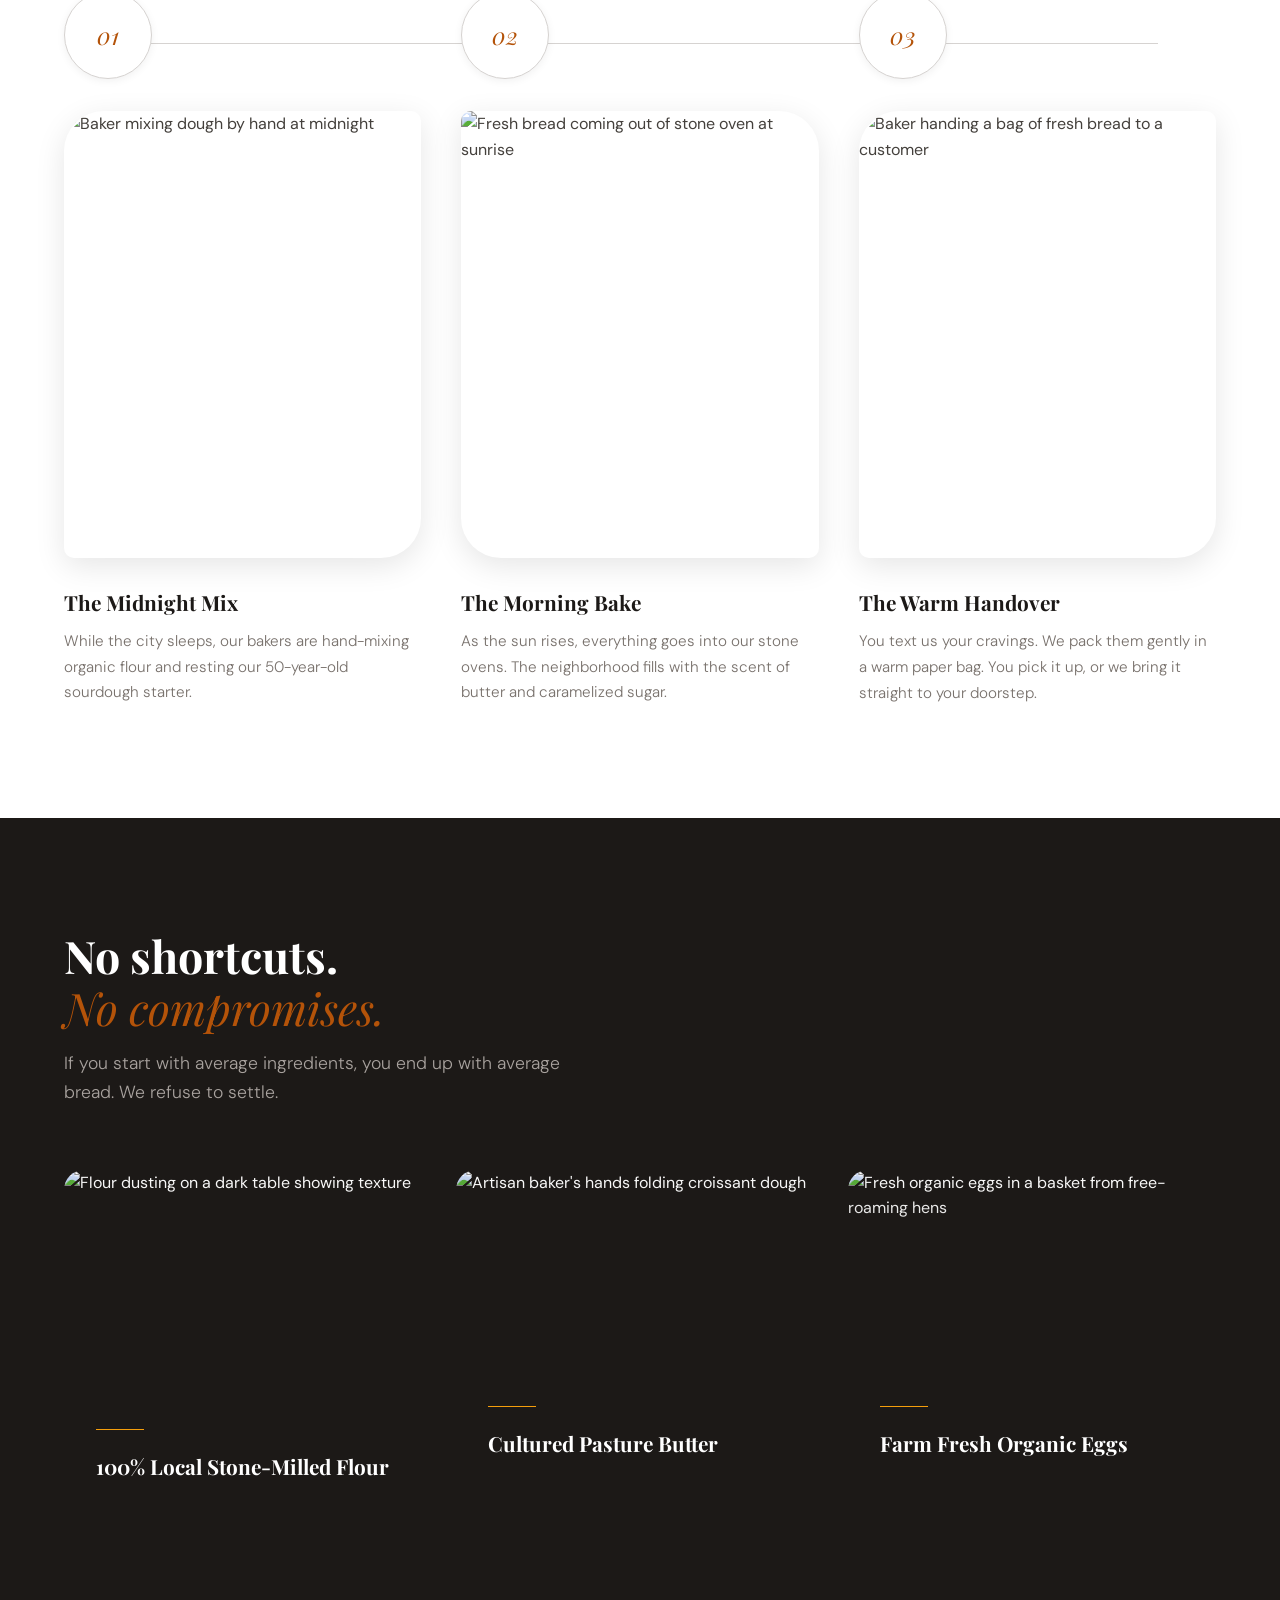
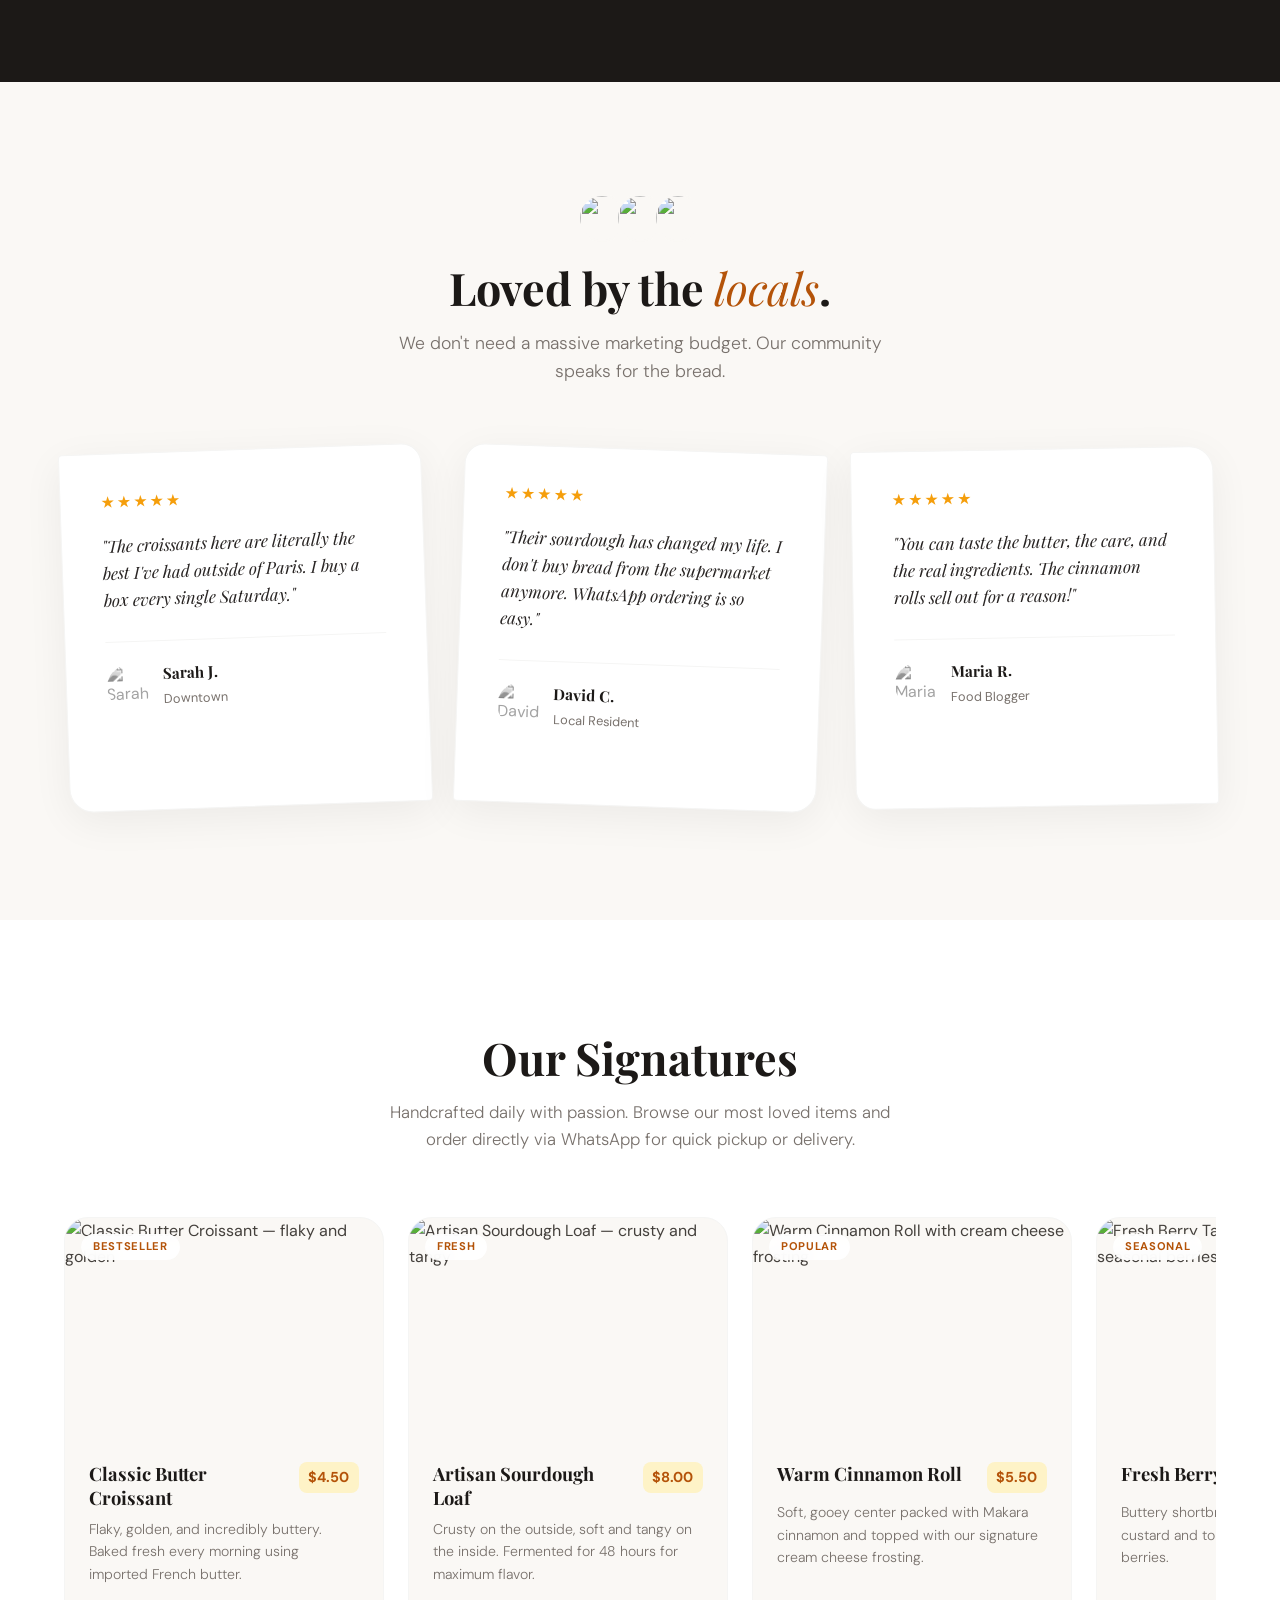
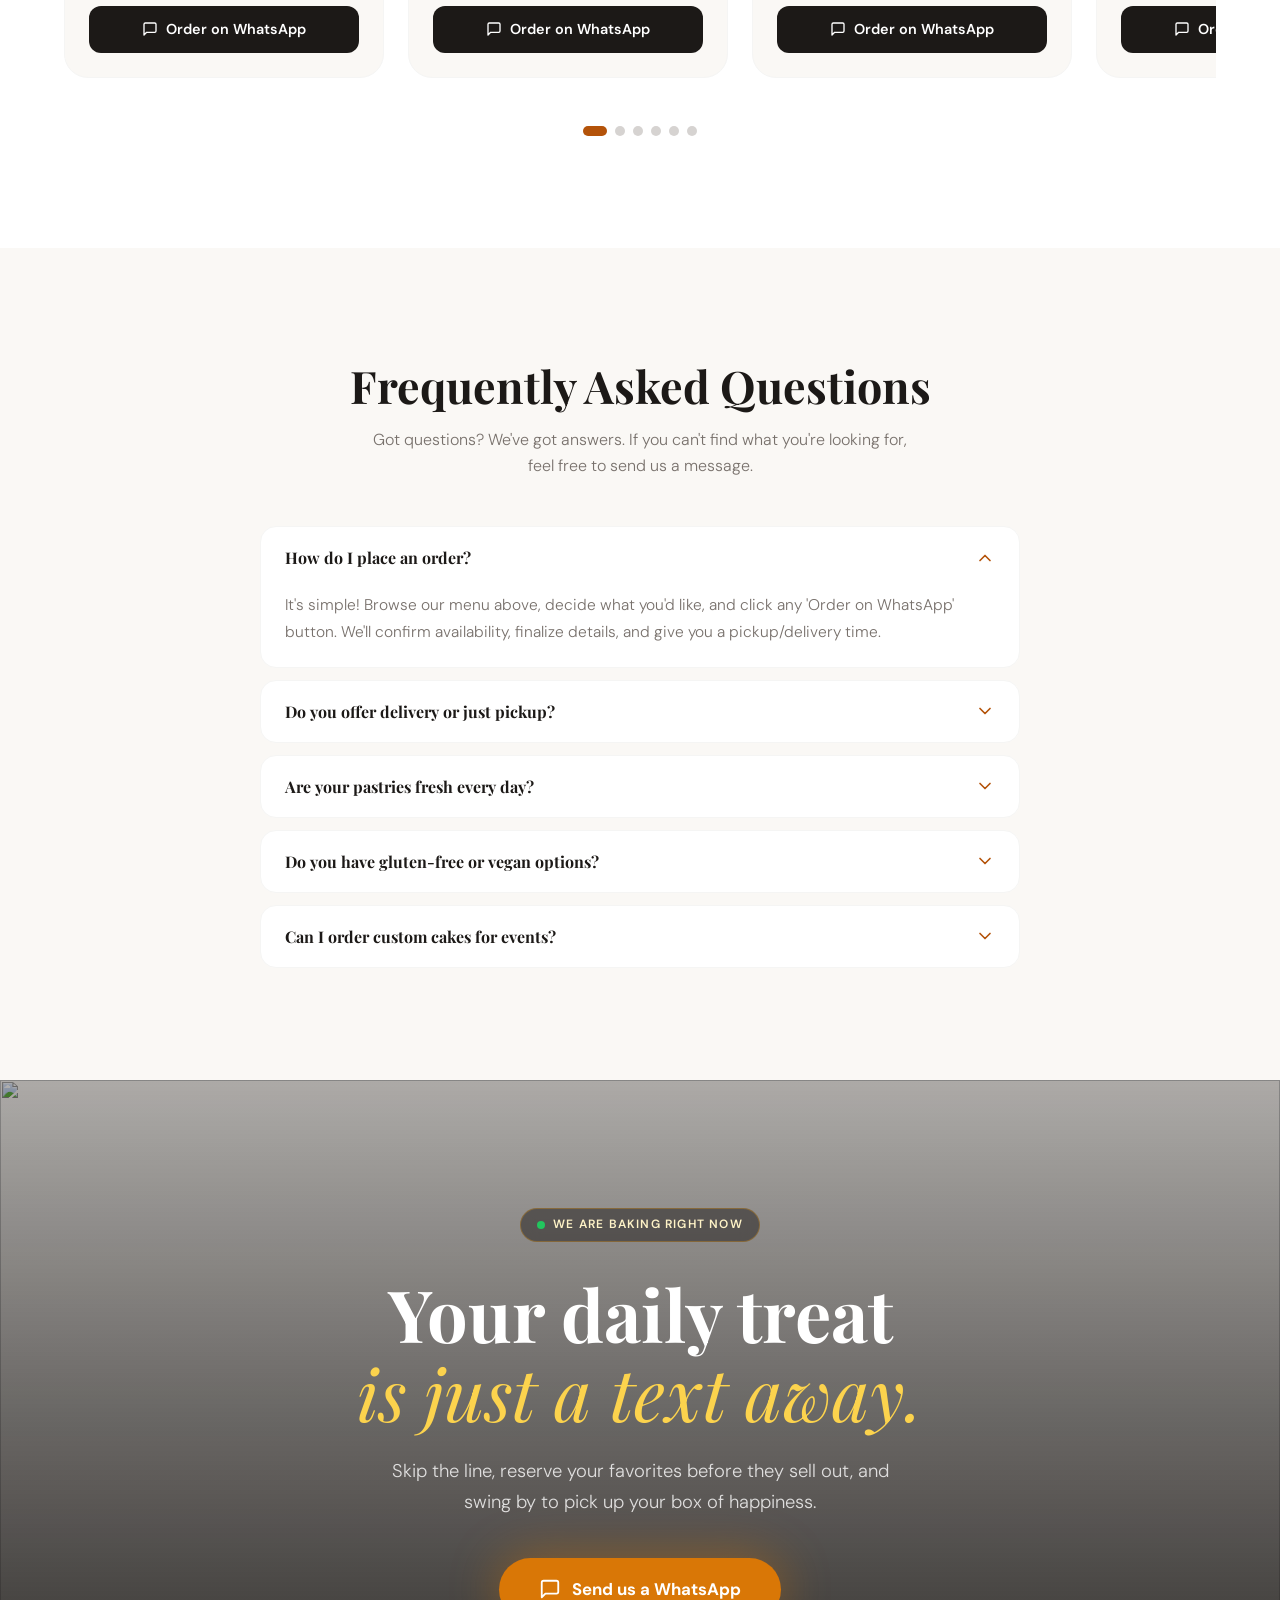
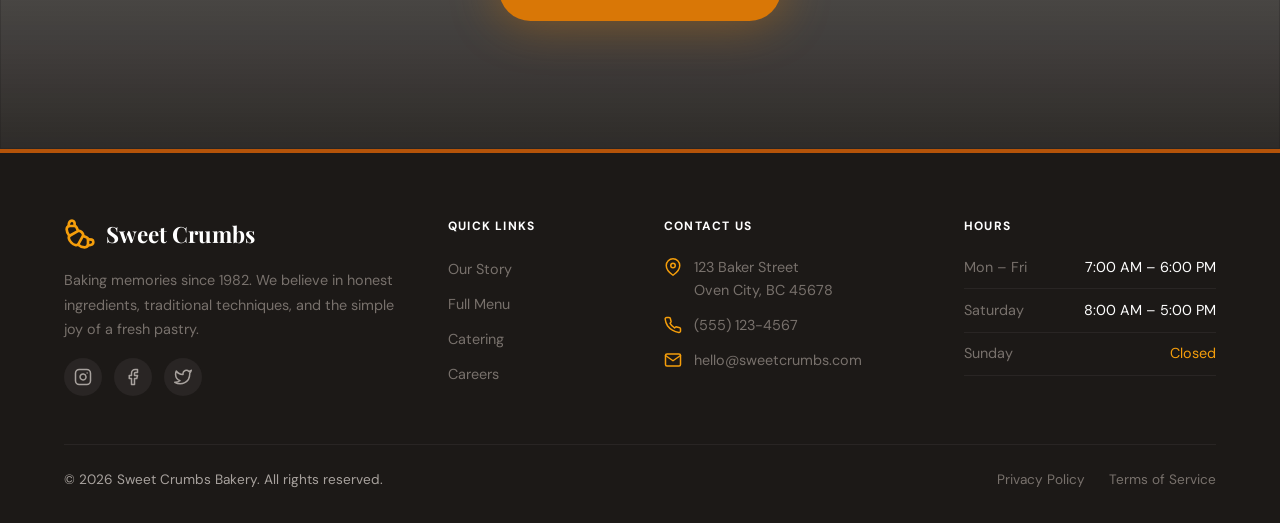
==== commit adee87b4: "Move all files from src to root directory to fix github pages problem" ====
--- a/index.html
+++ b/index.html
@@ -4,652 +4,187 @@
   <meta charset="UTF-8" />
   <meta name="viewport" content="width=device-width, initial-scale=1.0" />
   <title>Sweet Crumbs – Artisan Bakery</title>
+  <meta name="description" content="Sweet Crumbs is an artisan bakery baking fresh croissants, sourdough, cinnamon rolls and more every morning since 2014. Order via WhatsApp for pickup or delivery." />
+
+  <!-- Open Graph -->
+  <meta property="og:title" content="Sweet Crumbs – Artisan Bakery" />
+  <meta property="og:description" content="Crackling sourdough crusts, buttery layers, and the warmest coffee in the neighborhood. Order fresh every day." />
+  <meta property="og:type" content="website" />
+
+  <!-- Fonts -->
   <link rel="preconnect" href="https://fonts.googleapis.com" />
   <link rel="preconnect" href="https://fonts.gstatic.com" crossorigin />
   <link href="https://fonts.googleapis.com/css2?family=Playfair+Display:ital,wght@0,400;0,700;1,300;1,400&family=DM+Sans:wght@300;400;500;600&display=swap" rel="stylesheet" />
-  <style>
-    /* ─── Reset & base ─────────────────────────────────────── */
-    *, *::before, *::after { box-sizing: border-box; margin: 0; padding: 0; }
-    :root {
-      --cream:   #faf8f5;
-      --amber:   #b45309;
-      --amber-l: #d97706;
-      --amber-lt:#fef3c7;
-      --stone-9: #1c1917;
-      --stone-8: #292524;
-      --stone-7: #44403c;
-      --stone-5: #78716c;
-      --stone-3: #d6d3d1;
-      --stone-1: #f5f5f4;
-      --white:   #ffffff;
-      --serif:   'Playfair Display', Georgia, serif;
-      --sans:    'DM Sans', system-ui, sans-serif;
-    }
-    html { scroll-behavior: smooth; }
-    body { font-family: var(--sans); background: var(--cream); color: var(--stone-7); line-height: 1.6; }
-    img  { display: block; max-width: 100%; }
-    a    { text-decoration: none; color: inherit; }
-
-    /* ─── Utility ───────────────────────────────────────────── */
-    .container { max-width: 1200px; margin: 0 auto; padding: 0 1.5rem; }
-    .sr-only { position:absolute; width:1px; height:1px; overflow:hidden; clip:rect(0,0,0,0); }
-
-    /* Scroll-reveal */
-    .reveal { opacity: 0; transform: translateY(28px); transition: opacity .65s ease, transform .65s ease; }
-    .reveal.visible { opacity: 1; transform: none; }
-    .reveal-l { opacity: 0; transform: translateX(-28px); transition: opacity .65s ease, transform .65s ease; }
-    .reveal-l.visible { opacity: 1; transform: none; }
-    .reveal-r { opacity: 0; transform: translateX(28px); transition: opacity .65s ease, transform .65s ease; }
-    .reveal-r.visible { opacity: 1; transform: none; }
-    .delay-1 { transition-delay: .1s; }
-    .delay-2 { transition-delay: .2s; }
-    .delay-3 { transition-delay: .3s; }
-    .delay-4 { transition-delay: .4s; }
-
-    /* ─── Header ────────────────────────────────────────────── */
-    header {
-      position: fixed; top: 0; left: 0; right: 0; z-index: 100;
-      background: rgba(250,248,245,.85);
-      backdrop-filter: blur(14px);
-      border-bottom: 1px solid var(--stone-3);
-      height: 72px;
-    }
-    header .inner {
-      height: 100%; display: flex; align-items: center; justify-content: space-between;
-    }
-    .logo { display: flex; align-items: center; gap: .6rem; }
-    .logo svg { width: 32px; height: 32px; color: var(--amber); }
-    .logo span { font-family: var(--serif); font-size: 1.4rem; font-weight: 700; color: var(--stone-9); }
-    nav { display: flex; gap: 2rem; }
-    nav a { font-size: .95rem; font-weight: 500; color: var(--stone-5); transition: color .2s; }
-    nav a:hover { color: var(--amber); }
-    .btn-cta {
-      display: flex; align-items: center; gap: .5rem;
-      background: var(--amber); color: #fff;
-      padding: .6rem 1.25rem; border-radius: 999px;
-      font-weight: 600; font-size: .9rem;
-      transition: background .2s, transform .15s;
-    }
-    .btn-cta:hover { background: var(--amber-l); transform: scale(1.04); }
-    .btn-cta svg { width: 16px; height: 16px; }
-    .hamburger { display: none; background: none; border: none; cursor: pointer; padding: .25rem; }
-    .hamburger span { display: block; width: 22px; height: 2px; background: var(--stone-7); margin: 5px 0; transition: .3s; }
-
-    /* ─── Hero ──────────────────────────────────────────────── */
-    .hero {
-      padding: 140px 0 80px;
-      background: var(--cream);
-      overflow: hidden;
-      position: relative;
-    }
-    .hero-inner {
-      display: grid; grid-template-columns: 1fr 1fr; gap: 3rem; align-items: center;
-    }
-    .hero-badge {
-      display: inline-flex; align-items: center; gap: .75rem;
-      padding: .4rem 1rem; border-radius: 999px;
-      border: 1px solid #fde68a; background: #fffbeb;
-      color: #78350f; font-size: .8rem; font-weight: 600;
-      letter-spacing: .08em; text-transform: uppercase; margin-bottom: 1.75rem;
-    }
-    .hero-badge span { width: 8px; height: 8px; border-radius: 50%; background: var(--amber-l); flex-shrink: 0; }
-    .hero h1 {
-      font-family: var(--serif); font-size: clamp(2.8rem,5.5vw,4.5rem);
-      line-height: 1.05; color: var(--stone-9); margin-bottom: 1.25rem;
-    }
-    .hero h1 em { color: var(--amber); font-weight: 300; }
-    .hero p {
-      font-size: 1.1rem; font-weight: 300; color: var(--stone-5);
-      max-width: 440px; margin-bottom: 2.25rem; line-height: 1.75;
-    }
-    .hero-btns { display: flex; gap: 1rem; flex-wrap: wrap; }
-    .btn-primary {
-      display: flex; align-items: center; gap: .6rem;
-      background: var(--amber); color: #fff;
-      padding: 1rem 2rem; border-radius: 999px;
-      font-weight: 700; font-size: 1rem;
-      transition: background .2s, box-shadow .2s, transform .15s;
-    }
-    .btn-primary:hover { background: var(--amber-l); box-shadow: 0 0 32px rgba(180,83,9,.35); transform: scale(1.02); }
-    .btn-primary svg, .btn-ghost svg { width: 20px; height: 20px; }
-    .btn-ghost {
-      display: flex; align-items: center; gap: .6rem;
-      background: transparent; color: var(--stone-9);
-      padding: 1rem 1.75rem; border-radius: 999px;
-      font-weight: 600; font-size: 1rem;
-      transition: color .2s, background .2s;
-    }
-    .btn-ghost:hover { color: var(--amber); background: rgba(180,83,9,.05); }
-    .btn-ghost svg { transition: transform .2s; }
-    .btn-ghost:hover svg { transform: translateX(4px); }
-
-    .hero-img-wrap {
-      position: relative; border-radius: 999px 999px 1.5rem 1.5rem;
-      overflow: hidden; aspect-ratio: 3/4;
-      border: 8px solid #fff;
-      box-shadow: 0 30px 80px rgba(0,0,0,.18);
-    }
-    .hero-img-wrap img { width: 100%; height: 100%; object-fit: cover; }
-    .hero-float-tag {
-      position: absolute; right: -16px; top: 50%;
-      transform: translateY(-50%);
-      background: rgba(255,255,255,.96); backdrop-filter: blur(8px);
-      padding: 1rem 1.5rem; border-radius: 1rem 0 0 1rem;
-      border-left: 4px solid var(--amber);
-      box-shadow: -10px 0 30px rgba(0,0,0,.08);
-    }
-    .hero-float-tag small { font-size: .7rem; text-transform: uppercase; letter-spacing: .1em; color: var(--stone-5); font-weight: 700; }
-    .hero-float-tag strong { display: block; font-family: var(--serif); font-size: 1.1rem; font-style: italic; color: var(--stone-9); }
-    .hero-bg-glow {
-      position: absolute; top: -10%; right: -5%; width: 60%; height: 80%;
-      border-radius: 50%; background: rgba(254,243,199,.5);
-      filter: blur(80px); pointer-events: none; z-index: -1;
-    }
-
-    /* ─── Quick social proof bar ────────────────────────────── */
-    .proof-bar { background: var(--stone-9); padding: .85rem 0; border-bottom: 1px solid #292524; }
-    .proof-bar .inner { display: flex; justify-content: center; flex-wrap: wrap; gap: 2.5rem; }
-    .proof-item { display: flex; align-items: center; gap: .6rem; color: #e7e5e4; font-size: .92rem; font-weight: 500; }
-    .proof-item svg { width: 16px; height: 16px; }
-    .proof-item .ico-star { color: #fbbf24; }
-    .proof-item .ico-clock { color: var(--stone-5); }
-    .proof-item .ico-leaf { color: #4ade80; }
-
-    /* ─── Section shared ────────────────────────────────────── */
-    .section-label {
-      font-size: .75rem; font-weight: 700; letter-spacing: .12em;
-      text-transform: uppercase; color: var(--amber); display: block; margin-bottom: .9rem;
-    }
-    .section-title {
-      font-family: var(--serif); font-size: clamp(2rem,3.5vw,3rem);
-      color: var(--stone-9); line-height: 1.15;
-    }
-    .section-title em { color: var(--amber); font-weight: 300; }
-    .divider { width: 3rem; height: 1px; background: var(--amber); margin-bottom: 1.5rem; }
-
-    /* ─── Our Story ─────────────────────────────────────────── */
-    #about { padding: 7rem 0; background: #fff; overflow: hidden; }
-    .story-grid { display: grid; grid-template-columns: 1fr 1fr; gap: 4rem; align-items: center; }
-    .story-body p { color: var(--stone-5); font-weight: 300; font-size: 1.05rem; line-height: 1.8; margin-bottom: 1.25rem; }
-    .story-body p:last-child { color: var(--stone-8); font-weight: 500; padding-top: 1rem; border-top: 1px solid #e7e5e4; margin-bottom: 0; }
-    .story-img-wrap { position: relative; }
-    .story-img-main {
-      border-radius: 1.25rem; overflow: hidden;
-      aspect-ratio: 3/4; border: 4px solid #fff;
-      box-shadow: 0 20px 60px rgba(0,0,0,.15);
-    }
-    .story-img-main img { width: 100%; height: 100%; object-fit: cover; }
-    .story-img-thumb {
-      position: absolute; bottom: -2.5rem; left: -3rem; z-index: 10;
-      width: 11rem; aspect-ratio: 1;
-      border-radius: .75rem; overflow: hidden;
-      border: 6px solid #fff;
-      box-shadow: 0 10px 30px rgba(0,0,0,.14);
-      transform: rotate(-4deg);
-    }
-    .story-img-thumb img { width: 100%; height: 100%; object-fit: cover; filter: sepia(.8); }
-
-    /* ─── Problem Section ───────────────────────────────────── */
-    #problem { padding: 7rem 0; background: var(--cream); }
-    .problem-grid { display: grid; grid-template-columns: 1fr 1fr; gap: 4rem; align-items: center; }
-    .problem-img-wrap { position: relative; }
-    .problem-img-main {
-      border-radius: 1.25rem; overflow: hidden;
-      aspect-ratio: 4/5; box-shadow: 0 20px 60px rgba(0,0,0,.15);
-    }
-    .problem-img-main img { width: 100%; height: 100%; object-fit: cover; }
-    .problem-img-main::after {
-      content: ''; position: absolute; inset: 0;
-      background: linear-gradient(to top, rgba(28,25,23,.55), transparent);
-      border-radius: 1.25rem;
-    }
-    .problem-quote {
-      position: absolute; bottom: -2rem; right: -3rem; z-index: 10;
-      background: #fff; padding: 1.75rem 2rem;
-      border-radius: 1rem; box-shadow: 0 15px 40px rgba(0,0,0,.1);
-      max-width: 280px; border: 1px solid rgba(251,191,36,.1);
-    }
-    .problem-quote p { font-family: var(--serif); font-style: italic; color: var(--stone-7); line-height: 1.55; font-size: .95rem; margin-bottom: .75rem; }
-    .problem-quote footer { display: flex; align-items: center; gap: .5rem; }
-    .problem-quote footer::before { content: ''; display: block; width: 2rem; height: 1px; background: var(--amber); }
-    .problem-quote footer span { font-size: .75rem; font-weight: 700; text-transform: uppercase; letter-spacing: .08em; color: var(--stone-9); }
-    .problem-body p { color: var(--stone-5); font-weight: 300; font-size: 1.05rem; line-height: 1.8; margin-bottom: 1.25rem; }
-    .problem-body p.highlight { color: var(--stone-9); font-weight: 500; padding-top: 1.25rem; border-top: 1px solid rgba(251,191,36,.35); }
-
-    /* ─── How It Works ──────────────────────────────────────── */
-    #process { padding: 7rem 0; background: #fff; }
-    .process-header { display: flex; justify-content: space-between; align-items: flex-end; gap: 2rem; margin-bottom: 5rem; flex-wrap: wrap; }
-    .process-header p { color: var(--stone-5); max-width: 320px; font-weight: 300; font-size: 1.05rem; line-height: 1.7; }
-    .steps { display: grid; grid-template-columns: repeat(3, 1fr); gap: 2.5rem; position: relative; }
-    .steps::before {
-      content: ''; position: absolute; top: 3.25rem; left: 5%; right: 5%;
-      height: 1px; background: var(--stone-3); pointer-events: none;
-    }
-    .step { position: relative; }
-    .step-num {
-      width: 5.5rem; height: 5.5rem; border-radius: 50%;
-      display: flex; align-items: center; justify-content: center;
-      border: 1px solid var(--stone-3); background: #fff;
-      box-shadow: 0 2px 8px rgba(0,0,0,.06);
-      margin-bottom: 2rem; position: relative; z-index: 1;
-      transition: border-color .3s;
-    }
-    .step:hover .step-num { border-color: #fde68a; }
-    .step-num span { font-family: var(--serif); font-size: 1.5rem; font-style: italic; color: var(--amber); }
-    .step-img {
-      aspect-ratio: 4/5; overflow: hidden;
-      margin-bottom: 1.75rem; box-shadow: 0 8px 30px rgba(0,0,0,.1);
-      transition: box-shadow .4s;
-    }
-    .step:nth-child(1) .step-img { border-radius: 40px 10px 40px 10px; }
-    .step:nth-child(2) .step-img { border-radius: 10px 40px 10px 40px; }
-    .step:nth-child(3) .step-img { border-radius: 40px 10px 40px 10px; }
-    .step:hover .step-img { box-shadow: 0 16px 50px rgba(0,0,0,.15); }
-    .step-img img { width: 100%; height: 100%; object-fit: cover; transition: transform .7s; }
-    .step:hover .step-img img { transform: scale(1.07); }
-    .step h3 { font-family: var(--serif); font-size: 1.3rem; color: var(--stone-9); margin-bottom: .6rem; }
-    .step p { color: var(--stone-5); font-weight: 300; font-size: .95rem; line-height: 1.7; }
-
-    /* ─── Features / Ingredients ────────────────────────────── */
-    #ingredients { padding: 7rem 0; background: var(--stone-9); color: #fff; }
-    .features-header { margin-bottom: 4rem; max-width: 520px; }
-    .features-header .section-title { color: #fff; }
-    .features-header p { color: #a8a29e; font-weight: 300; font-size: 1.1rem; margin-top: 1rem; }
-    .features-grid { display: grid; grid-template-columns: repeat(3, 1fr); gap: 1.5rem; }
-    .feature-card {
-      position: relative; height: 400px; border-radius: 1.25rem; overflow: hidden; cursor: pointer;
-    }
-    .feature-card img {
-      position: absolute; inset: 0; width: 100%; height: 100%;
-      object-fit: cover; transition: transform 1s ease;
-    }
-    .feature-card:hover img { transform: scale(1.1); }
-    .feature-card::after {
-      content: ''; position: absolute; inset: 0;
-      background: linear-gradient(to top, rgba(28,25,23,.92) 0%, rgba(28,25,23,.5) 50%, transparent 100%);
-    }
-    .feature-card-body {
-      position: absolute; bottom: 0; left: 0; right: 0; z-index: 1;
-      padding: 2rem;
-    }
-    .feature-line {
-      width: 3rem; height: 1px; background: #f59e0b;
-      margin-bottom: 1.25rem;
-      transition: width .5s ease;
-    }
-    .feature-card:hover .feature-line { width: 6rem; }
-    .feature-card h3 { font-family: var(--serif); font-size: 1.3rem; color: #fff; margin-bottom: .5rem; }
-    .feature-card p {
-      color: #d6d3d1; font-weight: 300; font-size: .9rem; line-height: 1.6;
-      opacity: 0; transform: translateY(10px);
-      transition: opacity .4s ease, transform .4s ease;
-    }
-    .feature-card:hover p { opacity: 1; transform: none; }
-
-    /* ─── Testimonials ──────────────────────────────────────── */
-    #reviews { padding: 7rem 0; background: var(--cream); }
-    .reviews-header { text-align: center; margin-bottom: 4rem; }
-    .avatar-row { display: flex; justify-content: center; margin-bottom: 1.25rem; }
-    .avatar-row img {
-      width: 48px; height: 48px; border-radius: 50%;
-      border: 2px solid var(--cream); object-fit: cover;
-      margin-left: -10px;
-      transition: transform .2s;
-    }
-    .avatar-row img:first-child { margin-left: 0; }
-    .avatar-row img:hover { transform: scale(1.15); z-index: 2; }
-    .reviews-header p { color: var(--stone-5); font-weight: 300; font-size: 1.1rem; max-width: 520px; margin: 1rem auto 0; }
-    .reviews-grid { display: grid; grid-template-columns: repeat(3, 1fr); gap: 2rem; }
-    .review-card {
-      background: #fff; padding: 2.5rem;
-      box-shadow: 0 10px 40px rgba(0,0,0,.06);
-      border: 1px solid var(--stone-1);
-      transition: transform .45s ease;
-    }
-    .review-card:nth-child(1) { transform: rotate(-2deg); border-radius: 4px 20px 4px 24px; }
-    .review-card:nth-child(2) { transform: rotate(2deg);  border-radius: 20px 4px 24px 4px; }
-    .review-card:nth-child(3) { transform: rotate(-1deg); border-radius: 4px 24px 4px 20px; }
-    .review-card:hover { transform: rotate(0deg); }
-    .stars { display: flex; gap: .25rem; color: #f59e0b; margin-bottom: 1.25rem; }
-    .stars svg { width: 16px; height: 16px; fill: currentColor; }
-    .review-card blockquote {
-      font-family: var(--serif); font-style: italic;
-      font-size: 1.05rem; color: var(--stone-8);
-      line-height: 1.6; margin-bottom: 1.75rem;
-    }
-    .reviewer { display: flex; align-items: center; gap: .75rem; padding-top: 1.25rem; border-top: 1px solid #f5f5f4; }
-    .reviewer img {
-      width: 44px; height: 44px; border-radius: 50%; object-fit: cover;
-      filter: grayscale(1); transition: filter .4s;
-    }
-    .review-card:hover .reviewer img { filter: none; }
-    .reviewer strong { display: block; font-family: var(--serif); font-size: .95rem; color: var(--stone-9); }
-    .reviewer small { color: var(--stone-5); font-size: .8rem; }
-
-    /* ─── Product Carousel / Menu ───────────────────────────── */
-    #menu { padding: 7rem 0; background: #fff; overflow: hidden; }
-    #menu .section-title { text-align: center; }
-    #menu > .container > p { text-align: center; color: var(--stone-5); font-weight: 300; font-size: 1.05rem; max-width: 520px; margin: 1rem auto 3.5rem; }
-    .carousel-wrap { position: relative; }
-    .carousel { display: flex; gap: 1.5rem; overflow-x: auto; scroll-snap-type: x mandatory; padding: .5rem .25rem 1.5rem; -webkit-overflow-scrolling: touch; }
-    .carousel::-webkit-scrollbar { height: 4px; }
-    .carousel::-webkit-scrollbar-track { background: var(--stone-1); border-radius: 2px; }
-    .carousel::-webkit-scrollbar-thumb { background: var(--amber); border-radius: 2px; }
-    .product-card {
-      flex: 0 0 320px; scroll-snap-align: start;
-      background: var(--cream); border-radius: 1.5rem;
-      overflow: hidden; border: 1px solid var(--stone-1);
-      display: flex; flex-direction: column;
-      transition: box-shadow .3s, transform .3s;
-    }
-    .product-card:hover { box-shadow: 0 16px 50px rgba(0,0,0,.1); transform: translateY(-4px); }
-    .product-img { position: relative; height: 220px; overflow: hidden; }
-    .product-img img { width: 100%; height: 100%; object-fit: cover; transition: transform .5s; }
-    .product-card:hover .product-img img { transform: scale(1.06); }
-    .product-tag {
-      position: absolute; top: 1rem; left: 1rem;
-      background: rgba(255,255,255,.92); backdrop-filter: blur(6px);
-      padding: .25rem .75rem; border-radius: 999px;
-      font-size: .7rem; font-weight: 700; color: var(--amber); text-transform: uppercase; letter-spacing: .06em;
-    }
-    .product-body { padding: 1.5rem; flex: 1; display: flex; flex-direction: column; }
-    .product-row { display: flex; justify-content: space-between; align-items: flex-start; gap: 1rem; margin-bottom: .5rem; }
-    .product-row h3 { font-family: var(--serif); font-size: 1.15rem; color: var(--stone-9); line-height: 1.3; }
-    .product-price { background: var(--amber-lt); color: var(--amber); font-weight: 700; font-size: .9rem; padding: .25rem .6rem; border-radius: .5rem; white-space: nowrap; }
-    .product-body p { font-size: .88rem; color: var(--stone-5); font-weight: 300; line-height: 1.6; flex: 1; margin-bottom: 1.25rem; }
-    .btn-order {
-      display: flex; align-items: center; justify-content: center; gap: .5rem;
-      background: var(--stone-9); color: #fff;
-      padding: .75rem; border-radius: .75rem;
-      font-size: .9rem; font-weight: 600;
-      transition: background .2s;
-    }
-    .btn-order:hover { background: var(--stone-8); }
-    .btn-order svg { width: 16px; height: 16px; }
-    .carousel-dots { display: flex; justify-content: center; gap: .5rem; margin-top: 1.5rem; }
-    .carousel-dots button {
-      width: 10px; height: 10px; border-radius: 50%;
-      background: var(--stone-3); border: none; cursor: pointer; padding: 0;
-      transition: background .2s, width .2s;
-    }
-    .carousel-dots button.active { background: var(--amber); width: 24px; border-radius: 5px; }
-
-    /* ─── FAQ ───────────────────────────────────────────────── */
-    #faq { padding: 7rem 0; background: var(--cream); }
-    #faq .section-title { text-align: center; }
-    #faq > .container > p { text-align: center; color: var(--stone-5); font-weight: 300; max-width: 540px; margin: 1rem auto 3rem; }
-    .faq-list { max-width: 760px; margin: 0 auto; display: flex; flex-direction: column; gap: .75rem; }
-    .faq-item { background: #fff; border-radius: 1rem; border: 1px solid var(--stone-1); overflow: hidden; }
-    .faq-question {
-      width: 100%; padding: 1.25rem 1.5rem;
-      display: flex; justify-content: space-between; align-items: center;
-      background: none; border: none; cursor: pointer; text-align: left;
-      gap: 1rem;
-    }
-    .faq-question span { font-family: var(--serif); font-weight: 700; font-size: 1rem; color: var(--stone-9); }
-    .faq-icon { color: var(--amber); flex-shrink: 0; transition: transform .25s; }
-    .faq-item.open .faq-icon { transform: rotate(180deg); }
-    .faq-answer {
-      max-height: 0; overflow: hidden;
-      padding: 0 1.5rem;
-      color: var(--stone-5); font-weight: 300; line-height: 1.75; font-size: .97rem;
-      transition: max-height .3s ease, padding .3s ease;
-    }
-    .faq-item.open .faq-answer { max-height: 300px; padding: .25rem 1.5rem 1.25rem; }
-
-    /* ─── Final CTA ─────────────────────────────────────────── */
-    #contact {
-      position: relative; padding: 8rem 0;
-      display: flex; align-items: center; justify-content: center;
-      overflow: hidden; text-align: center;
-    }
-    .cta-bg {
-      position: absolute; inset: 0; z-index: 0;
-    }
-    .cta-bg img { width: 100%; height: 100%; object-fit: cover; }
-    .cta-bg::after {
-      content: ''; position: absolute; inset: 0;
-      background: linear-gradient(to top, rgba(28,25,23,.92), rgba(28,25,23,.65) 50%, rgba(28,25,23,.35));
-    }
-    .cta-body { position: relative; z-index: 1; max-width: 720px; padding: 0 1.5rem; }
-    .cta-live {
-      display: inline-flex; align-items: center; gap: .5rem;
-      padding: .4rem 1rem; border-radius: 999px;
-      border: 1px solid rgba(245,158,11,.3);
-      background: rgba(28,25,23,.5); backdrop-filter: blur(8px);
-      color: #fef3c7; font-size: .75rem; font-weight: 600;
-      letter-spacing: .1em; text-transform: uppercase;
-      margin-bottom: 2rem;
-    }
-    .cta-live span { width: 8px; height: 8px; border-radius: 50%; background: #22c55e; animation: pulse 1.8s infinite; }
-    @keyframes pulse { 0%,100%{ opacity:1; }  50%{ opacity:.35; } }
-    .cta-body h2 {
-      font-family: var(--serif); font-size: clamp(2.5rem,6vw,4.5rem);
-      color: #fff; line-height: 1.1; margin-bottom: 1.5rem;
-    }
-    .cta-body h2 em { color: #fcd34d; font-weight: 300; }
-    .cta-body p { font-size: 1.15rem; color: rgba(255,255,255,.8); font-weight: 300; max-width: 540px; margin: 0 auto 2.5rem; line-height: 1.7; }
-    .btn-cta-big {
-      display: inline-flex; align-items: center; gap: .65rem;
-      background: var(--amber-l); color: #fff;
-      padding: 1.1rem 2.5rem; border-radius: 999px;
-      font-weight: 700; font-size: 1.05rem;
-      box-shadow: 0 0 50px rgba(217,119,6,.45);
-      transition: background .2s, transform .15s;
-    }
-    .btn-cta-big:hover { background: var(--amber); transform: scale(1.03); }
-    .btn-cta-big svg { width: 22px; height: 22px; }
-
-    /* ─── Footer ────────────────────────────────────────────── */
-    footer { background: var(--stone-9); color: #a8a29e; padding: 4rem 0 2rem; border-top: 4px solid var(--amber); }
-    .footer-grid { display: grid; grid-template-columns: 2fr 1fr 1.5fr 1.5fr; gap: 3rem; margin-bottom: 3rem; }
-    .footer-brand .logo span { color: #fff; }
-    .footer-brand p { font-size: .9rem; color: #78716c; line-height: 1.7; margin: 1rem 0; }
-    .social-row { display: flex; gap: .75rem; }
-    .social-btn {
-      width: 38px; height: 38px; border-radius: 50%;
-      background: var(--stone-8); display: flex; align-items: center; justify-content: center;
-      color: #a8a29e; transition: background .2s, color .2s;
-    }
-    .social-btn:hover { background: var(--amber); color: #fff; }
-    .social-btn svg { width: 18px; height: 18px; }
-    .footer-col h4 { color: #fff; font-size: .75rem; font-weight: 700; letter-spacing: .1em; text-transform: uppercase; margin-bottom: 1.25rem; }
-    .footer-col ul { list-style: none; display: flex; flex-direction: column; gap: .6rem; }
-    .footer-col ul a { font-size: .9rem; color: #78716c; transition: color .2s; }
-    .footer-col ul a:hover { color: #f59e0b; }
-    .contact-item { display: flex; align-items: flex-start; gap: .75rem; font-size: .9rem; color: #78716c; }
-    .contact-item + .contact-item { margin-top: .75rem; }
-    .contact-item svg { width: 18px; height: 18px; color: #f59e0b; flex-shrink: 0; margin-top: 2px; }
-    .hours-row { display: flex; justify-content: space-between; font-size: .9rem; padding-bottom: .6rem; border-bottom: 1px solid var(--stone-8); margin-bottom: .6rem; }
-    .hours-row span:last-child { color: #fff; }
-    .hours-row.closed span:last-child { color: #f59e0b; }
-    .footer-bottom {
-      border-top: 1px solid var(--stone-8); padding-top: 1.5rem;
-      display: flex; justify-content: space-between; align-items: center; gap: 1rem;
-      flex-wrap: wrap; font-size: .85rem;
-    }
-    .footer-bottom a { color: #78716c; transition: color .2s; }
-    .footer-bottom a:hover { color: #fff; }
-    .footer-links { display: flex; gap: 1.5rem; }
-
-    /* ─── Mobile nav drawer ─────────────────────────────────── */
-    .mobile-nav {
-      display: none; position: fixed; inset: 0; z-index: 200;
-      background: var(--cream); flex-direction: column;
-      padding: 5rem 2rem 2rem; gap: 2rem;
-    }
-    .mobile-nav.open { display: flex; }
-    .mobile-nav a { font-family: var(--serif); font-size: 2rem; color: var(--stone-9); }
-    .mobile-nav-close {
-      position: absolute; top: 1.25rem; right: 1.25rem;
-      background: none; border: none; cursor: pointer; font-size: 1.5rem; color: var(--stone-7);
-    }
-
-    /* ─── Responsive ────────────────────────────────────────── */
-    @media (max-width: 1024px) {
-      .footer-grid { grid-template-columns: 1fr 1fr; gap: 2rem; }
-    }
-    @media (max-width: 768px) {
-      nav, header .btn-cta span { display: none; }
-      .hamburger { display: block; }
-      .hero-inner, .story-grid, .problem-grid { grid-template-columns: 1fr; gap: 3rem; }
-      .hero-img-wrap { order: -1; border-radius: 1.5rem; aspect-ratio: 4/3; }
-      .hero-float-tag { display: none; }
-      .steps { grid-template-columns: 1fr; }
-      .steps::before { display: none; }
-      .features-grid { grid-template-columns: 1fr; }
-      .reviews-grid { grid-template-columns: 1fr; }
-      .reviews-grid .review-card { transform: none !important; }
-      .product-card { flex: 0 0 80vw; }
-      .footer-grid { grid-template-columns: 1fr; }
-      .story-img-thumb { width: 7rem; left: -1rem; bottom: -1.5rem; }
-      .problem-quote { right: -.5rem; max-width: 220px; }
-      .process-header { flex-direction: column; align-items: flex-start; }
-    }
-  </style>
+
+    <!-- Favicon -->
+  <link rel="apple-touch-icon" sizes="180x180" href="assets/images/icons/apple-touch-icon.png">
+  <link rel="icon" type="image/png" sizes="32x32" href="assets/images/icons/favicon-32x32.png">
+  <link rel="icon" type="image/png" sizes="16x16" href="assets/images/icons/favicon-16x16.png">
+  <link rel="manifest" href="/site.webmanifest">
+
+  <!-- CSS and JS -->
+  <link rel="stylesheet" href="styles/reset.css" />
+  <link rel="stylesheet" href="styles/style.css" />
+  <script src="scripts/script.js" defer></script>
 </head>
 <body>
 
 <!-- ══════════════ HEADER ══════════════ -->
 <header>
-  <div class="container inner">
+  <div class="container header-inner">
+    <!-- Logo -->
     <a href="#" class="logo">
-      <!-- Croissant icon -->
-      <svg xmlns="http://www.w3.org/2000/svg" viewBox="0 0 24 24" fill="none" stroke="currentColor" stroke-width="2" stroke-linecap="round" stroke-linejoin="round">
-        <path d="M4.6 13.11 5.79 6.8A2 2 0 0 1 8 5.25c.97.0 1.8.7 1.93 1.66l.79 5.26a2 2 0 0 0 1.98 1.68h.1a2 2 0 0 0 1.98-1.68l.79-5.26C15.2 5.95 16.03 5.25 17 5.25a2 2 0 0 1 2.21 1.55l1.19 6.31c.15.78.03 1.58-.34 2.28l-.85 1.6a8 8 0 0 1-6.21 4.13L12 21l-1 .12a8 8 0 0 1-6.21-4.13l-.85-1.6a4 4 0 0 1-.34-2.28Z"/>
-      </svg>
+      <svg xmlns="http://www.w3.org/2000/svg" width="24" height="24" viewBox="0 0 24 24" fill="none" stroke="currentColor" stroke-width="2" stroke-linecap="round" stroke-linejoin="round" class="lucide lucide-croissant h-8 w-8" data-fg-d5jy3="1.13:16.408:/src/app/components/Header.tsx:18:11:747:33:e:Croissant::::::9uO" data-fgid-d5jy3=":r5:"><path d="m4.6 13.11 5.79-3.21c1.89-1.05 4.79 1.78 3.71 3.71l-3.22 5.81C8.8 23.16.79 15.23 4.6 13.11Z"></path><path d="m10.5 9.5-1-2.29C9.2 6.48 8.8 6 8 6H4.5C2.79 6 2 6.5 2 8.5a7.71 7.71 0 0 0 2 4.83"></path><path d="M8 6c0-1.55.24-4-2-4-2 0-2.5 2.17-2.5 4"></path><path d="m14.5 13.5 2.29 1c.73.3 1.21.7 1.21 1.5v3.5c0 1.71-.5 2.5-2.5 2.5a7.71 7.71 0 0 1-4.83-2"></path><path d="M18 16c1.55 0 4-.24 4 2 0 2-2.17 2.5-4 2.5"></path></svg>
       <span>Sweet Crumbs</span>
     </a>
-    <nav>
-      <a href="#about">Our Story</a>
-      <a href="#menu">Menu</a>
-      <a href="#contact">Contact</a>
+
+    <!-- Navbar -->
+    <nav id="mainNav" aria-label="Main navigation">
+      <button class="nav-close" id="menuClose" aria-label="Close menu">
+        <svg xmlns="http://www.w3.org/2000/svg" viewBox="0 0 24 24" fill="none" stroke="currentColor" stroke-width="2" stroke-linecap="round" stroke-linejoin="round" aria-hidden="true"><line x1="18" y1="6" x2="6" y2="18"/><line x1="6" y1="6" x2="18" y2="18"/></svg>
+      </button>
+      <ul>
+        <li><a href="#about">Our Story</a></li>
+        <li><a href="#menu">Menu</a></li>
+        <li><a href="#contact">Contact</a></li>
+      </ul>
+      <a href="https://wa.me/1234567890" class="btn-primary nav-order-btn">Order Now</a>
     </nav>
+
+    <!-- CTA Button -->
     <a href="https://wa.me/1234567890" target="_blank" rel="noreferrer" class="btn-cta">
-      <svg xmlns="http://www.w3.org/2000/svg" viewBox="0 0 24 24" fill="none" stroke="currentColor" stroke-width="2" stroke-linecap="round" stroke-linejoin="round">
+      <svg xmlns="http://www.w3.org/2000/svg" viewBox="0 0 24 24" fill="none" stroke="currentColor" stroke-width="2" stroke-linecap="round" stroke-linejoin="round" aria-hidden="true">
         <path d="M6 2 3 6v14a2 2 0 0 0 2 2h14a2 2 0 0 0 2-2V6l-3-4z"/><line x1="3" y1="6" x2="21" y2="6"/><path d="M16 10a4 4 0 0 1-8 0"/>
       </svg>
       <span>Order Now</span>
     </a>
-    <button class="hamburger" id="menuToggle" aria-label="Open menu">
-      <span></span><span></span><span></span>
+
+    <!-- Hamburger Menu -->
+    <button class="hamburger" id="menuToggle" aria-label="Open menu" aria-expanded="false" aria-controls="mainNav">
+      <span></span>
+      <span></span>
+      <span></span>
     </button>
   </div>
 </header>
 
-<!-- Mobile nav -->
-<div class="mobile-nav" id="mobileNav">
-  <button class="mobile-nav-close" id="menuClose" aria-label="Close menu">✕</button>
-  <a href="#about" class="mobile-link">Our Story</a>
-  <a href="#menu" class="mobile-link">Menu</a>
-  <a href="#contact" class="mobile-link">Contact</a>
-  <a href="https://wa.me/1234567890" class="btn-primary" style="width:max-content">Order Now</a>
-</div>
+<!-- ══════════════ Overlay ══════════════ -->
+<div id="overlay" aria-hidden="true"></div>
 
 <!-- ══════════════ HERO ══════════════ -->
 <section class="hero">
   <div class="container">
     <div class="hero-inner">
+
       <div class="reveal-l">
-        <div class="hero-badge"><span></span>Baking fresh since 2014</div>
+        <div class="hero-badge"><span aria-hidden="true"></span>Baking fresh since 1982</div>
         <h1>The smell of<br><em>Sunday morning</em><br>in a box.</h1>
         <p>Crackling sourdough crusts, buttery layers that shatter when you bite, and the warmest cup of coffee in the neighborhood.</p>
         <div class="hero-btns">
           <a href="https://wa.me/1234567890" target="_blank" rel="noreferrer" class="btn-primary">
-            <svg xmlns="http://www.w3.org/2000/svg" viewBox="0 0 24 24" fill="none" stroke="currentColor" stroke-width="2" stroke-linecap="round" stroke-linejoin="round"><path d="M21 15a2 2 0 0 1-2 2H7l-4 4V5a2 2 0 0 1 2-2h14a2 2 0 0 1 2 2z"/></svg>
+            <svg xmlns="http://www.w3.org/2000/svg" viewBox="0 0 24 24" fill="none" stroke="currentColor" stroke-width="2" stroke-linecap="round" stroke-linejoin="round" aria-hidden="true"><path d="M21 15a2 2 0 0 1-2 2H7l-4 4V5a2 2 0 0 1 2-2h14a2 2 0 0 1 2 2z"/></svg>
             Reserve on WhatsApp
           </a>
           <a href="#menu" class="btn-ghost">
             See what's baking
-            <svg xmlns="http://www.w3.org/2000/svg" viewBox="0 0 24 24" fill="none" stroke="currentColor" stroke-width="2" stroke-linecap="round" stroke-linejoin="round"><line x1="5" y1="12" x2="19" y2="12"/><polyline points="12 5 19 12 12 19"/></svg>
+            <svg xmlns="http://www.w3.org/2000/svg" viewBox="0 0 24 24" fill="none" stroke="currentColor" stroke-width="2" stroke-linecap="round" stroke-linejoin="round" aria-hidden="true"><line x1="5" y1="12" x2="19" y2="12"/><polyline points="12 5 19 12 12 19"/></svg>
           </a>
         </div>
       </div>
-      <div class="reveal-r delay-2" style="position:relative">
+
+      <div class="hero-img-col reveal-r delay-2">
         <div class="hero-img-wrap">
-          <img src="https://images.unsplash.com/photo-1579005007646-4227f7820d5c?w=900&q=80" alt="Freshly baked artisan breads and pastries on a table" loading="eager" />
-        </div>
-        <div class="hero-float-tag">
+          <img
+            src="https://images.unsplash.com/photo-1579005007646-4227f7820d5c?w=900&q=80"
+            alt="Freshly baked artisan breads and pastries on a table"
+            loading="eager"
+            fetchpriority="high"
+            width="900"
+            height="1200"
+          />
+        </div>
+        <div class="hero-float-tag" aria-hidden="true">
           <small>Just out</small>
           <strong>Almond Babka</strong>
         </div>
       </div>
-    </div>
-  </div>
-  <div class="hero-bg-glow"></div>
+
+    </div>
+  </div>
+  <div class="hero-bg-glow" aria-hidden="true"></div>
 </section>
 
 <!-- ══════════════ PROOF BAR ══════════════ -->
-<div class="proof-bar">
-  <div class="container inner">
-    <div class="inner" style="justify-content:center;flex-wrap:wrap;gap:2.5rem;display:flex">
-      <div class="proof-item">
-        <svg class="ico-star" xmlns="http://www.w3.org/2000/svg" viewBox="0 0 24 24" fill="currentColor"><polygon points="12 2 15.09 8.26 22 9.27 17 14.14 18.18 21.02 12 17.77 5.82 21.02 7 14.14 2 9.27 8.91 8.26 12 2"/></svg>
-        4.9/5 Average Local Rating
-      </div>
-      <div class="proof-item">
-        <svg class="ico-clock" xmlns="http://www.w3.org/2000/svg" viewBox="0 0 24 24" fill="none" stroke="currentColor" stroke-width="2" stroke-linecap="round" stroke-linejoin="round"><circle cx="12" cy="12" r="10"/><polyline points="12 6 12 12 16 14"/></svg>
-        Baked Fresh Every Morning at 3 AM
-      </div>
-      <div class="proof-item">
-        <svg class="ico-leaf" xmlns="http://www.w3.org/2000/svg" viewBox="0 0 24 24" fill="none" stroke="currentColor" stroke-width="2" stroke-linecap="round" stroke-linejoin="round"><path d="M11 20A7 7 0 0 1 9.8 6.1C15.5 5 17 4.48 19 2c1 2 2 4.18 2 8 0 5.5-4.78 10-10 10z"/><path d="M2 21c0-3 1.85-5.36 5.08-6C9.5 14.52 12 13 13 12"/></svg>
-        100% Organic Local Flour
-      </div>
+<div class="proof-bar" role="region" aria-label="Key highlights">
+  <div class="container proof-inner">
+    <div class="proof-item">
+      <svg xmlns="http://www.w3.org/2000/svg" viewBox="0 0 24 24" fill="currentColor" aria-hidden="true"><polygon points="12 2 15.09 8.26 22 9.27 17 14.14 18.18 21.02 12 17.77 5.82 21.02 7 14.14 2 9.27 8.91 8.26 12 2"/></svg>
+      4.9/5 Average Local Rating
+    </div>
+    <div class="proof-item">
+      <svg xmlns="http://www.w3.org/2000/svg" viewBox="0 0 24 24" fill="none" stroke="currentColor" stroke-width="2" stroke-linecap="round" stroke-linejoin="round" aria-hidden="true"><circle cx="12" cy="12" r="10"/><polyline points="12 6 12 12 16 14"/></svg>
+      Baked Fresh Every Morning at 6 AM
+    </div>
+    <div class="proof-item">
+      <svg xmlns="http://www.w3.org/2000/svg" viewBox="0 0 24 24" fill="none" stroke="currentColor" stroke-width="2" stroke-linecap="round" stroke-linejoin="round" aria-hidden="true"><path d="M11 20A7 7 0 0 1 9.8 6.1C15.5 5 17 4.48 19 2c1 2 2 4.18 2 8 0 5.5-4.78 10-10 10z"/><path d="M2 21c0-3 1.85-5.36 5.08-6C9.5 14.52 12 13 13 12"/></svg>
+      100% Organic Local Flour
     </div>
   </div>
 </div>
 
 <!-- ══════════════ OUR STORY ══════════════ -->
 <section id="about">
-  <div class="container">
-    <div class="story-grid">
-      <div class="reveal-l">
-        <span class="section-label">Our Story</span>
-        <h2 class="section-title">Three generations of<br><em>flour and water.</em></h2>
-        <div class="story-body" style="margin-top:1.75rem">
-          <p>It started in 1982 when my grandfather, Antonio, brought his 50-year-old sourdough starter from a small village in Italy. He believed that bread wasn't just food; it was the centerpiece of family life.</p>
-          <p>When we opened Sweet Crumbs in this exact neighborhood over a decade ago, we promised to honor his tradition. We refused to automate. We refused to use commercial yeast. We still mix our dough by hand, feeling the humidity and temperature of the air to know exactly when it's ready.</p>
-          <p>We aren't just baking bread. We are preserving an art form.</p>
-        </div>
-      </div>
-      <div class="reveal-r delay-2">
-        <div class="story-img-wrap">
-          <div class="story-img-main">
-            <img src="https://images.unsplash.com/photo-1675285458906-26993548039c?w=800&q=80" alt="Head baker smiling" loading="lazy" />
-          </div>
-          <div class="story-img-thumb">
-            <img src="https://images.unsplash.com/photo-1765448808777-bb950228e437?w=400&q=80" alt="Vintage bakery black and white" loading="lazy" />
-          </div>
-        </div>
-      </div>
-    </div>
+  <div class="container story-grid">
+
+    <div class="reveal-l">
+      <span class="section-label">Our Story</span>
+      <h2 class="section-title">Three generations of<br><em>flour and water.</em></h2>
+      <div class="story-body">
+        <p>It started in 1982 when my grandfather, Antonio, brought his 50-year-old sourdough starter from a small village in Italy. He believed that bread wasn't just food; it was the centerpiece of family life.</p>
+        <p>When we opened Sweet Crumbs in this exact neighborhood over a decade ago, we promised to honor his tradition. We refused to automate. We refused to use commercial yeast. We still mix our dough by hand, feeling the humidity and temperature of the air to know exactly when it's ready.</p>
+        <p class="story-highlight">We aren't just baking bread. We are preserving an art form.</p>
+      </div>
+    </div>
+
+    <div class="reveal-r delay-2">
+      <div class="story-img-wrap">
+        <div class="story-img-main">
+          <img src="https://images.unsplash.com/photo-1675285458906-26993548039c?w=800&q=80" alt="Head baker smiling in the bakery" loading="lazy" width="800" height="1067" />
+        </div>
+        <div class="story-img-thumb" aria-hidden="true">
+          <img src="https://images.unsplash.com/photo-1765448808777-bb950228e437?w=400&q=80" alt="" loading="lazy" width="400" height="400" />
+        </div>
+      </div>
+    </div>
+
   </div>
 </section>
 
 <!-- ══════════════ PROBLEM SECTION ══════════════ -->
 <section id="problem">
-  <div class="container">
-    <div class="problem-grid">
-      <div class="reveal-l">
-        <div class="problem-img-wrap">
-          <div class="problem-img-main">
-            <img src="https://images.unsplash.com/photo-1770040792240-a39c2976f73e?w=800&q=80" alt="Baker's hands kneading fresh dough" loading="lazy" />
-          </div>
-          <div class="problem-quote">
-            <p>"Real bread takes time. It cannot be rushed in a factory. It needs warmth, care, and a human touch."</p>
-            <footer><span>Maria, Head Baker</span></footer>
-          </div>
-        </div>
-      </div>
-      <div class="reveal-r delay-2">
-        <h2 class="section-title">Do you remember what <em>real bread</em> tastes like?</h2>
-        <div class="problem-body" style="margin-top:2rem">
-          <p>Walk down any supermarket aisle, and you'll find shelves packed with "pastries" designed to last for weeks. They look perfect, but they lack soul. They lack the irresistible scent of browned butter and the delicate, shattering crunch of layers folded by hand.</p>
-          <p>At Sweet Crumbs, we don't believe in shortcuts. No dough conditioners, no artificial preservatives, and no mass production.</p>
-          <p class="highlight">We believe your morning coffee deserves better. We believe you deserve a pastry that was crafted before dawn, specifically for you to enjoy today.</p>
-        </div>
-      </div>
-    </div>
+  <div class="container problem-grid">
+
+    <div class="reveal-l">
+      <div class="problem-img-wrap">
+        <div class="problem-img-main">
+          <img src="https://images.unsplash.com/photo-1770040792240-a39c2976f73e?w=800&q=80" alt="Baker's hands kneading fresh dough" loading="lazy" width="800" height="1000" />
+        </div>
+        <figure class="problem-quote">
+          <blockquote>"Real bread takes time. It cannot be rushed in a factory. It needs warmth, care, and a human touch."</blockquote>
+          <figcaption>Maria, Head Baker</figcaption>
+        </figure>
+      </div>
+    </div>
+
+    <div class="reveal-r delay-2">
+      <h2 class="section-title">Do you remember what <em>real bread</em> tastes like?</h2>
+      <div class="problem-body">
+        <p>Walk down any supermarket aisle, and you'll find shelves packed with "pastries" designed to last for weeks. They look perfect, but they lack soul. They lack the irresistible scent of browned butter and the delicate, shattering crunch of layers folded by hand.</p>
+        <p>At Sweet Crumbs, we don't believe in shortcuts. No dough conditioners, no artificial preservatives, and no mass production.</p>
+        <p class="problem-highlight">We believe your morning coffee deserves better. We believe you deserve a pastry that was crafted before dawn, specifically for you to enjoy today.</p>
+      </div>
+    </div>
+
   </div>
 </section>
 
@@ -658,40 +193,41 @@
   <div class="container">
     <div class="process-header">
       <div class="reveal-l">
-        <div style="display:flex;align-items:center;gap:1rem;margin-bottom:1rem">
-          <div class="divider"></div>
-          <span class="section-label" style="margin:0">Our Process</span>
+        <div class="process-label-row">
+          <div class="divider" aria-hidden="true"></div>
+          <span class="section-label">Our Process</span>
         </div>
         <h2 class="section-title">From our ovens<br>to your hands.</h2>
       </div>
       <p class="reveal-r delay-2">No complicated apps. No waiting in long lines. Just genuine baking and a simple message to get yours.</p>
     </div>
-    <div class="steps">
-      <div class="step reveal delay-1">
-        <div class="step-num"><span>01</span></div>
+
+    <ol class="steps" aria-label="Our baking process">
+      <li class="step reveal delay-1">
+        <div class="step-num" aria-hidden="true"><span>01</span></div>
         <div class="step-img">
-          <img src="https://images.unsplash.com/photo-1586270211622-781b5dda0d4b?w=600&q=80" alt="The Midnight Mix" loading="lazy" />
+          <img src="https://images.unsplash.com/photo-1586270211622-781b5dda0d4b?w=600&q=80" alt="Baker mixing dough by hand at midnight" loading="lazy" width="600" height="750" />
         </div>
         <h3>The Midnight Mix</h3>
         <p>While the city sleeps, our bakers are hand-mixing organic flour and resting our 50-year-old sourdough starter.</p>
-      </div>
-      <div class="step reveal delay-2">
-        <div class="step-num"><span>02</span></div>
+      </li>
+      <li class="step reveal delay-2">
+        <div class="step-num" aria-hidden="true"><span>02</span></div>
         <div class="step-img">
-          <img src="https://images.unsplash.com/photo-1772758631775-62f1912fe0f7?w=600&q=80" alt="The Morning Bake" loading="lazy" />
+          <img src="https://images.unsplash.com/photo-1772758631775-62f1912fe0f7?w=600&q=80" alt="Fresh bread coming out of stone oven at sunrise" loading="lazy" width="600" height="750" />
         </div>
         <h3>The Morning Bake</h3>
         <p>As the sun rises, everything goes into our stone ovens. The neighborhood fills with the scent of butter and caramelized sugar.</p>
-      </div>
-      <div class="step reveal delay-3">
-        <div class="step-num"><span>03</span></div>
+      </li>
+      <li class="step reveal delay-3">
+        <div class="step-num" aria-hidden="true"><span>03</span></div>
         <div class="step-img">
-          <img src="https://images.unsplash.com/photo-1594400316172-d7ca545d9bf3?w=600&q=80" alt="The Warm Handover" loading="lazy" />
+          <img src="https://images.unsplash.com/photo-1594400316172-d7ca545d9bf3?w=600&q=80" alt="Baker handing a bag of fresh bread to a customer" loading="lazy" width="600" height="750" />
         </div>
         <h3>The Warm Handover</h3>
         <p>You text us your cravings. We pack them gently in a warm paper bag. You pick it up, or we bring it straight to your doorstep.</p>
-      </div>
-    </div>
+      </li>
+    </ol>
   </div>
 </section>
 
@@ -703,30 +239,34 @@
       <p>If you start with average ingredients, you end up with average bread. We refuse to settle.</p>
     </div>
     <div class="features-grid">
-      <div class="feature-card reveal delay-1">
-        <img src="https://images.unsplash.com/photo-1551794854-4199c263ef3f?w=800&q=80" alt="100% Local Stone-Milled Flour" loading="lazy" />
+
+      <article class="feature-card reveal delay-1">
+        <img src="https://images.unsplash.com/photo-1551794854-4199c263ef3f?w=800&q=80" alt="Flour dusting on a dark table showing texture" loading="lazy" width="800" height="800" />
         <div class="feature-card-body">
-          <div class="feature-line"></div>
+          <div class="feature-line" aria-hidden="true"></div>
           <h3>100% Local Stone-Milled Flour</h3>
           <p>Sourced from farms less than 50 miles away. No bleaches, no additives, just pure wheat.</p>
         </div>
-      </div>
-      <div class="feature-card reveal delay-2">
-        <img src="https://images.unsplash.com/photo-1602198905362-b0ff3630686d?w=800&q=80" alt="Cultured Pasture Butter" loading="lazy" />
+      </article>
+
+      <article class="feature-card reveal delay-2">
+        <img src="https://images.unsplash.com/photo-1602198905362-b0ff3630686d?w=800&q=80" alt="Artisan baker's hands folding croissant dough" loading="lazy" width="800" height="800" />
         <div class="feature-card-body">
-          <div class="feature-line"></div>
+          <div class="feature-line" aria-hidden="true"></div>
           <h3>Cultured Pasture Butter</h3>
           <p>The secret to our shattering layers. We use 84% butterfat European-style butter, rolled by hand.</p>
         </div>
-      </div>
-      <div class="feature-card reveal delay-3">
-        <img src="https://images.unsplash.com/photo-1756361946794-d7976ff5f765?w=800&q=80" alt="Farm Fresh Organic Eggs" loading="lazy" />
+      </article>
+
+      <article class="feature-card reveal delay-3">
+        <img src="https://images.unsplash.com/photo-1756361946794-d7976ff5f765?w=800&q=80" alt="Fresh organic eggs in a basket from free-roaming hens" loading="lazy" width="800" height="800" />
         <div class="feature-card-body">
-          <div class="feature-line"></div>
+          <div class="feature-line" aria-hidden="true"></div>
           <h3>Farm Fresh Organic Eggs</h3>
           <p>Golden yolks make golden brioche. Delivered fresh twice a week from happy, free-roaming hens.</p>
         </div>
-      </div>
+      </article>
+
     </div>
   </div>
 </section>
@@ -735,57 +275,53 @@
 <section id="reviews">
   <div class="container">
     <div class="reviews-header reveal">
-      <div class="avatar-row">
-        <img src="https://images.unsplash.com/photo-1595085610896-fb31cfd5d4b7?w=120&q=80" alt="Sarah J." />
-        <img src="https://images.unsplash.com/photo-1764816657425-b3c79b616d14?w=120&q=80" alt="David C." />
-        <img src="https://images.unsplash.com/photo-1740362381413-21a42bc17283?w=120&q=80" alt="Maria R." />
+      <div class="avatar-row" aria-hidden="true">
+        <img src="https://images.unsplash.com/photo-1595085610896-fb31cfd5d4b7?w=120&q=80" alt="" loading="lazy" width="48" height="48" />
+        <img src="https://images.unsplash.com/photo-1764816657425-b3c79b616d14?w=120&q=80" alt="" loading="lazy" width="48" height="48" />
+        <img src="https://images.unsplash.com/photo-1740362381413-21a42bc17283?w=120&q=80" alt="" loading="lazy" width="48" height="48" />
       </div>
       <h2 class="section-title">Loved by the <em>locals</em>.</h2>
       <p>We don't need a massive marketing budget. Our community speaks for the bread.</p>
     </div>
+
     <div class="reviews-grid">
-      <div class="review-card reveal delay-1">
-        <div class="stars">
-          <svg viewBox="0 0 24 24" xmlns="http://www.w3.org/2000/svg"><polygon points="12 2 15.09 8.26 22 9.27 17 14.14 18.18 21.02 12 17.77 5.82 21.02 7 14.14 2 9.27 8.91 8.26 12 2"/></svg>
-          <svg viewBox="0 0 24 24" xmlns="http://www.w3.org/2000/svg"><polygon points="12 2 15.09 8.26 22 9.27 17 14.14 18.18 21.02 12 17.77 5.82 21.02 7 14.14 2 9.27 8.91 8.26 12 2"/></svg>
-          <svg viewBox="0 0 24 24" xmlns="http://www.w3.org/2000/svg"><polygon points="12 2 15.09 8.26 22 9.27 17 14.14 18.18 21.02 12 17.77 5.82 21.02 7 14.14 2 9.27 8.91 8.26 12 2"/></svg>
-          <svg viewBox="0 0 24 24" xmlns="http://www.w3.org/2000/svg"><polygon points="12 2 15.09 8.26 22 9.27 17 14.14 18.18 21.02 12 17.77 5.82 21.02 7 14.14 2 9.27 8.91 8.26 12 2"/></svg>
-          <svg viewBox="0 0 24 24" xmlns="http://www.w3.org/2000/svg"><polygon points="12 2 15.09 8.26 22 9.27 17 14.14 18.18 21.02 12 17.77 5.82 21.02 7 14.14 2 9.27 8.91 8.26 12 2"/></svg>
-        </div>
+
+      <article class="review-card reveal delay-1">
+        <div class="stars" aria-label="5 out of 5 stars"></div>
         <blockquote>"The croissants here are literally the best I've had outside of Paris. I buy a box every single Saturday."</blockquote>
-        <div class="reviewer">
-          <img src="https://images.unsplash.com/photo-1595085610896-fb31cfd5d4b7?w=120&q=80" alt="Sarah J." />
-          <div><strong>Sarah J.</strong><small>Downtown</small></div>
-        </div>
-      </div>
-      <div class="review-card reveal delay-2">
-        <div class="stars">
-          <svg viewBox="0 0 24 24" xmlns="http://www.w3.org/2000/svg"><polygon points="12 2 15.09 8.26 22 9.27 17 14.14 18.18 21.02 12 17.77 5.82 21.02 7 14.14 2 9.27 8.91 8.26 12 2"/></svg>
-          <svg viewBox="0 0 24 24" xmlns="http://www.w3.org/2000/svg"><polygon points="12 2 15.09 8.26 22 9.27 17 14.14 18.18 21.02 12 17.77 5.82 21.02 7 14.14 2 9.27 8.91 8.26 12 2"/></svg>
-          <svg viewBox="0 0 24 24" xmlns="http://www.w3.org/2000/svg"><polygon points="12 2 15.09 8.26 22 9.27 17 14.14 18.18 21.02 12 17.77 5.82 21.02 7 14.14 2 9.27 8.91 8.26 12 2"/></svg>
-          <svg viewBox="0 0 24 24" xmlns="http://www.w3.org/2000/svg"><polygon points="12 2 15.09 8.26 22 9.27 17 14.14 18.18 21.02 12 17.77 5.82 21.02 7 14.14 2 9.27 8.91 8.26 12 2"/></svg>
-          <svg viewBox="0 0 24 24" xmlns="http://www.w3.org/2000/svg"><polygon points="12 2 15.09 8.26 22 9.27 17 14.14 18.18 21.02 12 17.77 5.82 21.02 7 14.14 2 9.27 8.91 8.26 12 2"/></svg>
-        </div>
+        <footer class="reviewer">
+          <img src="https://images.unsplash.com/photo-1595085610896-fb31cfd5d4b7?w=120&q=80" alt="Sarah J." loading="lazy" width="44" height="44" />
+          <div>
+            <strong>Sarah J.</strong>
+            <small>Downtown</small>
+          </div>
+        </footer>
+      </article>
+
+      <article class="review-card reveal delay-2">
+        <div class="stars" aria-label="5 out of 5 stars"></div>
         <blockquote>"Their sourdough has changed my life. I don't buy bread from the supermarket anymore. WhatsApp ordering is so easy."</blockquote>
-        <div class="reviewer">
-          <img src="https://images.unsplash.com/photo-1764816657425-b3c79b616d14?w=120&q=80" alt="David C." />
-          <div><strong>David C.</strong><small>Local Resident</small></div>
-        </div>
-      </div>
-      <div class="review-card reveal delay-3">
-        <div class="stars">
-          <svg viewBox="0 0 24 24" xmlns="http://www.w3.org/2000/svg"><polygon points="12 2 15.09 8.26 22 9.27 17 14.14 18.18 21.02 12 17.77 5.82 21.02 7 14.14 2 9.27 8.91 8.26 12 2"/></svg>
-          <svg viewBox="0 0 24 24" xmlns="http://www.w3.org/2000/svg"><polygon points="12 2 15.09 8.26 22 9.27 17 14.14 18.18 21.02 12 17.77 5.82 21.02 7 14.14 2 9.27 8.91 8.26 12 2"/></svg>
-          <svg viewBox="0 0 24 24" xmlns="http://www.w3.org/2000/svg"><polygon points="12 2 15.09 8.26 22 9.27 17 14.14 18.18 21.02 12 17.77 5.82 21.02 7 14.14 2 9.27 8.91 8.26 12 2"/></svg>
-          <svg viewBox="0 0 24 24" xmlns="http://www.w3.org/2000/svg"><polygon points="12 2 15.09 8.26 22 9.27 17 14.14 18.18 21.02 12 17.77 5.82 21.02 7 14.14 2 9.27 8.91 8.26 12 2"/></svg>
-          <svg viewBox="0 0 24 24" xmlns="http://www.w3.org/2000/svg"><polygon points="12 2 15.09 8.26 22 9.27 17 14.14 18.18 21.02 12 17.77 5.82 21.02 7 14.14 2 9.27 8.91 8.26 12 2"/></svg>
-        </div>
+        <footer class="reviewer">
+          <img src="https://images.unsplash.com/photo-1764816657425-b3c79b616d14?w=120&q=80" alt="David C." loading="lazy" width="44" height="44" />
+          <div>
+            <strong>David C.</strong>
+            <small>Local Resident</small>
+          </div>
+        </footer>
+      </article>
+
+      <article class="review-card reveal delay-3">
+        <div class="stars" aria-label="5 out of 5 stars"></div>
         <blockquote>"You can taste the butter, the care, and the real ingredients. The cinnamon rolls sell out for a reason!"</blockquote>
-        <div class="reviewer">
-          <img src="https://images.unsplash.com/photo-1740362381413-21a42bc17283?w=120&q=80" alt="Maria R." />
-          <div><strong>Maria R.</strong><small>Food Blogger</small></div>
-        </div>
-      </div>
+        <footer class="reviewer">
+          <img src="https://images.unsplash.com/photo-1740362381413-21a42bc17283?w=120&q=80" alt="Maria R." loading="lazy" width="44" height="44" />
+          <div>
+            <strong>Maria R.</strong>
+            <small>Food Blogger</small>
+          </div>
+        </footer>
+      </article>
+
     </div>
   </div>
 </section>
@@ -794,13 +330,14 @@
 <section id="menu">
   <div class="container">
     <h2 class="section-title reveal">Our Signatures</h2>
-    <p class="reveal delay-1">Handcrafted daily with passion. Browse our most loved items and order directly via WhatsApp for quick pickup or delivery.</p>
+    <p class="menu-subtitle reveal delay-1">Handcrafted daily with passion. Browse our most loved items and order directly via WhatsApp for quick pickup or delivery.</p>
+
     <div class="carousel-wrap reveal delay-2">
-      <div class="carousel" id="productCarousel">
-
-        <div class="product-card">
-          <div class="product-img">
-            <img src="https://images.unsplash.com/photo-1658740877399-0422c2addd6c?w=640&q=80" alt="Classic Butter Croissant" loading="lazy" />
+      <div class="carousel" id="productCarousel" role="region" aria-label="Our signature products">
+
+        <article class="product-card">
+          <div class="product-img">
+            <img src="https://images.unsplash.com/photo-1658740877399-0422c2addd6c?w=640&q=80" alt="Classic Butter Croissant — flaky and golden" loading="lazy" width="640" height="480" />
             <span class="product-tag">Bestseller</span>
           </div>
           <div class="product-body">
@@ -809,16 +346,16 @@
               <span class="product-price">$4.50</span>
             </div>
             <p>Flaky, golden, and incredibly buttery. Baked fresh every morning using imported French butter.</p>
-            <a href="https://wa.me/1234567890?text=Gostaria%20de%20pedir%20Classic%20Butter%20Croissant" target="_blank" rel="noreferrer" class="btn-order">
-              <svg xmlns="http://www.w3.org/2000/svg" viewBox="0 0 24 24" fill="none" stroke="currentColor" stroke-width="2" stroke-linecap="round" stroke-linejoin="round"><path d="M21 15a2 2 0 0 1-2 2H7l-4 4V5a2 2 0 0 1 2-2h14a2 2 0 0 1 2 2z"/></svg>
-              Order on WhatsApp
-            </a>
-          </div>
-        </div>
-
-        <div class="product-card">
-          <div class="product-img">
-            <img src="https://images.unsplash.com/photo-1767065888047-b2264073364b?w=640&q=80" alt="Artisan Sourdough Loaf" loading="lazy" />
+            <a href="https://wa.me/1234567890?text=I'd%20like%20to%20order%20the%20Classic%20Butter%20Croissant" target="_blank" rel="noreferrer" class="btn-order">
+              <svg xmlns="http://www.w3.org/2000/svg" viewBox="0 0 24 24" fill="none" stroke="currentColor" stroke-width="2" stroke-linecap="round" stroke-linejoin="round" aria-hidden="true"><path d="M21 15a2 2 0 0 1-2 2H7l-4 4V5a2 2 0 0 1 2-2h14a2 2 0 0 1 2 2z"/></svg>
+              Order on WhatsApp
+            </a>
+          </div>
+        </article>
+
+        <article class="product-card">
+          <div class="product-img">
+            <img src="https://images.unsplash.com/photo-1767065888047-b2264073364b?w=640&q=80" alt="Artisan Sourdough Loaf — crusty and tangy" loading="lazy" width="640" height="480" />
             <span class="product-tag">Fresh</span>
           </div>
           <div class="product-body">
@@ -827,16 +364,16 @@
               <span class="product-price">$8.00</span>
             </div>
             <p>Crusty on the outside, soft and tangy on the inside. Fermented for 48 hours for maximum flavor.</p>
-            <a href="https://wa.me/1234567890?text=Gostaria%20de%20pedir%20Artisan%20Sourdough%20Loaf" target="_blank" rel="noreferrer" class="btn-order">
-              <svg xmlns="http://www.w3.org/2000/svg" viewBox="0 0 24 24" fill="none" stroke="currentColor" stroke-width="2" stroke-linecap="round" stroke-linejoin="round"><path d="M21 15a2 2 0 0 1-2 2H7l-4 4V5a2 2 0 0 1 2-2h14a2 2 0 0 1 2 2z"/></svg>
-              Order on WhatsApp
-            </a>
-          </div>
-        </div>
-
-        <div class="product-card">
-          <div class="product-img">
-            <img src="https://images.unsplash.com/photo-1613478881398-1d9d2cdb5067?w=640&q=80" alt="Warm Cinnamon Roll" loading="lazy" />
+            <a href="https://wa.me/1234567890?text=I'd%20like%20to%20order%20the%20Artisan%20Sourdough%20Loaf" target="_blank" rel="noreferrer" class="btn-order">
+              <svg xmlns="http://www.w3.org/2000/svg" viewBox="0 0 24 24" fill="none" stroke="currentColor" stroke-width="2" stroke-linecap="round" stroke-linejoin="round" aria-hidden="true"><path d="M21 15a2 2 0 0 1-2 2H7l-4 4V5a2 2 0 0 1 2-2h14a2 2 0 0 1 2 2z"/></svg>
+              Order on WhatsApp
+            </a>
+          </div>
+        </article>
+
+        <article class="product-card">
+          <div class="product-img">
+            <img src="https://images.unsplash.com/photo-1613478881398-1d9d2cdb5067?w=640&q=80" alt="Warm Cinnamon Roll with cream cheese frosting" loading="lazy" width="640" height="480" />
             <span class="product-tag">Popular</span>
           </div>
           <div class="product-body">
@@ -845,16 +382,16 @@
               <span class="product-price">$5.50</span>
             </div>
             <p>Soft, gooey center packed with Makara cinnamon and topped with our signature cream cheese frosting.</p>
-            <a href="https://wa.me/1234567890?text=Gostaria%20de%20pedir%20Cinnamon%20Roll" target="_blank" rel="noreferrer" class="btn-order">
-              <svg xmlns="http://www.w3.org/2000/svg" viewBox="0 0 24 24" fill="none" stroke="currentColor" stroke-width="2" stroke-linecap="round" stroke-linejoin="round"><path d="M21 15a2 2 0 0 1-2 2H7l-4 4V5a2 2 0 0 1 2-2h14a2 2 0 0 1 2 2z"/></svg>
-              Order on WhatsApp
-            </a>
-          </div>
-        </div>
-
-        <div class="product-card">
-          <div class="product-img">
-            <img src="https://images.unsplash.com/photo-1653491888623-6f38a759442f?w=640&q=80" alt="Fresh Berry Tart" loading="lazy" />
+            <a href="https://wa.me/1234567890?text=I'd%20like%20to%20order%20a%20Cinnamon%20Roll" target="_blank" rel="noreferrer" class="btn-order">
+              <svg xmlns="http://www.w3.org/2000/svg" viewBox="0 0 24 24" fill="none" stroke="currentColor" stroke-width="2" stroke-linecap="round" stroke-linejoin="round" aria-hidden="true"><path d="M21 15a2 2 0 0 1-2 2H7l-4 4V5a2 2 0 0 1 2-2h14a2 2 0 0 1 2 2z"/></svg>
+              Order on WhatsApp
+            </a>
+          </div>
+        </article>
+
+        <article class="product-card">
+          <div class="product-img">
+            <img src="https://images.unsplash.com/photo-1653491888623-6f38a759442f?w=640&q=80" alt="Fresh Berry Tart with vanilla custard and seasonal berries" loading="lazy" width="640" height="480" />
             <span class="product-tag">Seasonal</span>
           </div>
           <div class="product-body">
@@ -863,16 +400,16 @@
               <span class="product-price">$6.50</span>
             </div>
             <p>Buttery shortbread crust filled with vanilla custard and topped with seasonal fresh berries.</p>
-            <a href="https://wa.me/1234567890?text=Gostaria%20de%20pedir%20Fresh%20Berry%20Tart" target="_blank" rel="noreferrer" class="btn-order">
-              <svg xmlns="http://www.w3.org/2000/svg" viewBox="0 0 24 24" fill="none" stroke="currentColor" stroke-width="2" stroke-linecap="round" stroke-linejoin="round"><path d="M21 15a2 2 0 0 1-2 2H7l-4 4V5a2 2 0 0 1 2-2h14a2 2 0 0 1 2 2z"/></svg>
-              Order on WhatsApp
-            </a>
-          </div>
-        </div>
-
-        <div class="product-card">
-          <div class="product-img">
-            <img src="https://images.unsplash.com/photo-1737065175923-7b05466a2c1a?w=640&q=80" alt="Rustic French Baguette" loading="lazy" />
+            <a href="https://wa.me/1234567890?text=I'd%20like%20to%20order%20the%20Fresh%20Berry%20Tart" target="_blank" rel="noreferrer" class="btn-order">
+              <svg xmlns="http://www.w3.org/2000/svg" viewBox="0 0 24 24" fill="none" stroke="currentColor" stroke-width="2" stroke-linecap="round" stroke-linejoin="round" aria-hidden="true"><path d="M21 15a2 2 0 0 1-2 2H7l-4 4V5a2 2 0 0 1 2-2h14a2 2 0 0 1 2 2z"/></svg>
+              Order on WhatsApp
+            </a>
+          </div>
+        </article>
+
+        <article class="product-card">
+          <div class="product-img">
+            <img src="https://images.unsplash.com/photo-1737065175923-7b05466a2c1a?w=640&q=80" alt="Rustic French Baguette with crisp crust" loading="lazy" width="640" height="480" />
             <span class="product-tag">Daily</span>
           </div>
           <div class="product-body">
@@ -881,16 +418,16 @@
               <span class="product-price">$3.50</span>
             </div>
             <p>Traditional long loaf with a crisp crust and a chewy, airy interior. Baked on a stone hearth.</p>
-            <a href="https://wa.me/1234567890?text=Gostaria%20de%20pedir%20French%20Baguette" target="_blank" rel="noreferrer" class="btn-order">
-              <svg xmlns="http://www.w3.org/2000/svg" viewBox="0 0 24 24" fill="none" stroke="currentColor" stroke-width="2" stroke-linecap="round" stroke-linejoin="round"><path d="M21 15a2 2 0 0 1-2 2H7l-4 4V5a2 2 0 0 1 2-2h14a2 2 0 0 1 2 2z"/></svg>
-              Order on WhatsApp
-            </a>
-          </div>
-        </div>
-
-        <div class="product-card">
-          <div class="product-img">
-            <img src="https://images.unsplash.com/photo-1694224382283-05e6d8fc235f?w=640&q=80" alt="Signature Vanilla Bean Cake" loading="lazy" />
+            <a href="https://wa.me/1234567890?text=I'd%20like%20to%20order%20a%20French%20Baguette" target="_blank" rel="noreferrer" class="btn-order">
+              <svg xmlns="http://www.w3.org/2000/svg" viewBox="0 0 24 24" fill="none" stroke="currentColor" stroke-width="2" stroke-linecap="round" stroke-linejoin="round" aria-hidden="true"><path d="M21 15a2 2 0 0 1-2 2H7l-4 4V5a2 2 0 0 1 2-2h14a2 2 0 0 1 2 2z"/></svg>
+              Order on WhatsApp
+            </a>
+          </div>
+        </article>
+
+        <article class="product-card">
+          <div class="product-img">
+            <img src="https://images.unsplash.com/photo-1694224382283-05e6d8fc235f?w=640&q=80" alt="Signature Vanilla Bean Cake with buttercream frosting" loading="lazy" width="640" height="480" />
             <span class="product-tag">Pre-order</span>
           </div>
           <div class="product-body">
@@ -899,16 +436,16 @@
               <span class="product-price">$45.00</span>
             </div>
             <p>Layers of moist vanilla sponge with rich buttercream frosting. Perfect for any special occasion.</p>
-            <a href="https://wa.me/1234567890?text=Gostaria%20de%20pedir%20Vanilla%20Bean%20Cake" target="_blank" rel="noreferrer" class="btn-order">
-              <svg xmlns="http://www.w3.org/2000/svg" viewBox="0 0 24 24" fill="none" stroke="currentColor" stroke-width="2" stroke-linecap="round" stroke-linejoin="round"><path d="M21 15a2 2 0 0 1-2 2H7l-4 4V5a2 2 0 0 1 2-2h14a2 2 0 0 1 2 2z"/></svg>
-              Order on WhatsApp
-            </a>
-          </div>
-        </div>
-
-        <div class="product-card">
-          <div class="product-img">
-            <img src="https://images.unsplash.com/photo-1661417115373-e337c7754554?w=640&q=80" alt="Warm Chocolate Chip Cookie" loading="lazy" />
+            <a href="https://wa.me/1234567890?text=I'd%20like%20to%20pre-order%20the%20Vanilla%20Bean%20Cake" target="_blank" rel="noreferrer" class="btn-order">
+              <svg xmlns="http://www.w3.org/2000/svg" viewBox="0 0 24 24" fill="none" stroke="currentColor" stroke-width="2" stroke-linecap="round" stroke-linejoin="round" aria-hidden="true"><path d="M21 15a2 2 0 0 1-2 2H7l-4 4V5a2 2 0 0 1 2-2h14a2 2 0 0 1 2 2z"/></svg>
+              Order on WhatsApp
+            </a>
+          </div>
+        </article>
+
+        <article class="product-card">
+          <div class="product-img">
+            <img src="https://images.unsplash.com/photo-1661417115373-e337c7754554?w=640&q=80" alt="Warm Chocolate Chip Cookie — crispy edges, gooey center" loading="lazy" width="640" height="480" />
             <span class="product-tag">Classic</span>
           </div>
           <div class="product-body">
@@ -917,16 +454,16 @@
               <span class="product-price">$3.50</span>
             </div>
             <p>Crispy on the edges, soft and gooey in the center. Made with premium dark chocolate chunks.</p>
-            <a href="https://wa.me/1234567890?text=Gostaria%20de%20pedir%20Chocolate%20Chip%20Cookie" target="_blank" rel="noreferrer" class="btn-order">
-              <svg xmlns="http://www.w3.org/2000/svg" viewBox="0 0 24 24" fill="none" stroke="currentColor" stroke-width="2" stroke-linecap="round" stroke-linejoin="round"><path d="M21 15a2 2 0 0 1-2 2H7l-4 4V5a2 2 0 0 1 2-2h14a2 2 0 0 1 2 2z"/></svg>
-              Order on WhatsApp
-            </a>
-          </div>
-        </div>
-
-        <div class="product-card">
-          <div class="product-img">
-            <img src="https://images.unsplash.com/photo-1588914683573-8addfd1eb58a?w=640&q=80" alt="Assorted Macarons Box" loading="lazy" />
+            <a href="https://wa.me/1234567890?text=I'd%20like%20to%20order%20a%20Chocolate%20Chip%20Cookie" target="_blank" rel="noreferrer" class="btn-order">
+              <svg xmlns="http://www.w3.org/2000/svg" viewBox="0 0 24 24" fill="none" stroke="currentColor" stroke-width="2" stroke-linecap="round" stroke-linejoin="round" aria-hidden="true"><path d="M21 15a2 2 0 0 1-2 2H7l-4 4V5a2 2 0 0 1 2-2h14a2 2 0 0 1 2 2z"/></svg>
+              Order on WhatsApp
+            </a>
+          </div>
+        </article>
+
+        <article class="product-card">
+          <div class="product-img">
+            <img src="https://images.unsplash.com/photo-1588914683573-8addfd1eb58a?w=640&q=80" alt="Colorful assorted macarons stacked in a box" loading="lazy" width="640" height="480" />
             <span class="product-tag">Gift Idea</span>
           </div>
           <div class="product-body">
@@ -935,15 +472,15 @@
               <span class="product-price">$24.00</span>
             </div>
             <p>A dozen of our delicate French macarons in assorted flavors including pistachio, raspberry, and chocolate.</p>
-            <a href="https://wa.me/1234567890?text=Gostaria%20de%20pedir%20Assorted%20Macarons%20Box" target="_blank" rel="noreferrer" class="btn-order">
-              <svg xmlns="http://www.w3.org/2000/svg" viewBox="0 0 24 24" fill="none" stroke="currentColor" stroke-width="2" stroke-linecap="round" stroke-linejoin="round"><path d="M21 15a2 2 0 0 1-2 2H7l-4 4V5a2 2 0 0 1 2-2h14a2 2 0 0 1 2 2z"/></svg>
-              Order on WhatsApp
-            </a>
-          </div>
-        </div>
-
-      </div>
-      <div class="carousel-dots" id="carouselDots"></div>
+            <a href="https://wa.me/1234567890?text=I'd%20like%20to%20order%20the%20Assorted%20Macarons%20Box" target="_blank" rel="noreferrer" class="btn-order">
+              <svg xmlns="http://www.w3.org/2000/svg" viewBox="0 0 24 24" fill="none" stroke="currentColor" stroke-width="2" stroke-linecap="round" stroke-linejoin="round" aria-hidden="true"><path d="M21 15a2 2 0 0 1-2 2H7l-4 4V5a2 2 0 0 1 2-2h14a2 2 0 0 1 2 2z"/></svg>
+              Order on WhatsApp
+            </a>
+          </div>
+        </article>
+
+      </div>
+      <div class="carousel-dots" id="carouselDots" role="tablist" aria-label="Product carousel navigation"></div>
     </div>
   </div>
 </section>
@@ -952,45 +489,46 @@
 <section id="faq">
   <div class="container">
     <h2 class="section-title reveal">Frequently Asked Questions</h2>
-    <p class="reveal delay-1">Got questions? We've got answers. If you can't find what you're looking for, feel free to send us a message.</p>
-    <div class="faq-list">
-
-      <div class="faq-item open reveal delay-1">
-        <button class="faq-question">
+    <p class="faq-subtitle reveal delay-1">Got questions? We've got answers. If you can't find what you're looking for, feel free to send us a message.</p>
+
+    <div class="faq-list" role="list">
+
+      <div class="faq-item open reveal delay-1" role="listitem">
+        <button class="faq-question" aria-expanded="true">
           <span>How do I place an order?</span>
-          <svg class="faq-icon" xmlns="http://www.w3.org/2000/svg" width="20" height="20" viewBox="0 0 24 24" fill="none" stroke="currentColor" stroke-width="2" stroke-linecap="round" stroke-linejoin="round"><polyline points="6 9 12 15 18 9"/></svg>
+          <svg class="faq-icon" xmlns="http://www.w3.org/2000/svg" width="20" height="20" viewBox="0 0 24 24" fill="none" stroke="currentColor" stroke-width="2" stroke-linecap="round" stroke-linejoin="round" aria-hidden="true"><polyline points="6 9 12 15 18 9"/></svg>
         </button>
         <div class="faq-answer">It's simple! Browse our menu above, decide what you'd like, and click any 'Order on WhatsApp' button. We'll confirm availability, finalize details, and give you a pickup/delivery time.</div>
       </div>
 
-      <div class="faq-item reveal delay-2">
-        <button class="faq-question">
+      <div class="faq-item reveal delay-2" role="listitem">
+        <button class="faq-question" aria-expanded="false">
           <span>Do you offer delivery or just pickup?</span>
-          <svg class="faq-icon" xmlns="http://www.w3.org/2000/svg" width="20" height="20" viewBox="0 0 24 24" fill="none" stroke="currentColor" stroke-width="2" stroke-linecap="round" stroke-linejoin="round"><polyline points="6 9 12 15 18 9"/></svg>
+          <svg class="faq-icon" xmlns="http://www.w3.org/2000/svg" width="20" height="20" viewBox="0 0 24 24" fill="none" stroke="currentColor" stroke-width="2" stroke-linecap="round" stroke-linejoin="round" aria-hidden="true"><polyline points="6 9 12 15 18 9"/></svg>
         </button>
         <div class="faq-answer">We offer both! You can pick up directly from our bakery, or we can arrange local delivery within a 10-mile radius. Delivery fees may apply depending on distance.</div>
       </div>
 
-      <div class="faq-item reveal delay-3">
-        <button class="faq-question">
+      <div class="faq-item reveal delay-3" role="listitem">
+        <button class="faq-question" aria-expanded="false">
           <span>Are your pastries fresh every day?</span>
-          <svg class="faq-icon" xmlns="http://www.w3.org/2000/svg" width="20" height="20" viewBox="0 0 24 24" fill="none" stroke="currentColor" stroke-width="2" stroke-linecap="round" stroke-linejoin="round"><polyline points="6 9 12 15 18 9"/></svg>
+          <svg class="faq-icon" xmlns="http://www.w3.org/2000/svg" width="20" height="20" viewBox="0 0 24 24" fill="none" stroke="currentColor" stroke-width="2" stroke-linecap="round" stroke-linejoin="round" aria-hidden="true"><polyline points="6 9 12 15 18 9"/></svg>
         </button>
         <div class="faq-answer">Absolutely. We stand by our 100% fresh guarantee. Our bakers start at 3 AM every single day. Any unsold items are donated to local shelters at closing time.</div>
       </div>
 
-      <div class="faq-item reveal delay-4">
-        <button class="faq-question">
+      <div class="faq-item reveal delay-4" role="listitem">
+        <button class="faq-question" aria-expanded="false">
           <span>Do you have gluten-free or vegan options?</span>
-          <svg class="faq-icon" xmlns="http://www.w3.org/2000/svg" width="20" height="20" viewBox="0 0 24 24" fill="none" stroke="currentColor" stroke-width="2" stroke-linecap="round" stroke-linejoin="round"><polyline points="6 9 12 15 18 9"/></svg>
+          <svg class="faq-icon" xmlns="http://www.w3.org/2000/svg" width="20" height="20" viewBox="0 0 24 24" fill="none" stroke="currentColor" stroke-width="2" stroke-linecap="round" stroke-linejoin="round" aria-hidden="true"><polyline points="6 9 12 15 18 9"/></svg>
         </button>
         <div class="faq-answer">Yes, we do! While our main focus is traditional baking, we have dedicated a specific section of our menu to delicious gluten-free and vegan alternatives. Just ask us on WhatsApp!</div>
       </div>
 
-      <div class="faq-item reveal delay-4">
-        <button class="faq-question">
+      <div class="faq-item reveal delay-4" role="listitem">
+        <button class="faq-question" aria-expanded="false">
           <span>Can I order custom cakes for events?</span>
-          <svg class="faq-icon" xmlns="http://www.w3.org/2000/svg" width="20" height="20" viewBox="0 0 24 24" fill="none" stroke="currentColor" stroke-width="2" stroke-linecap="round" stroke-linejoin="round"><polyline points="6 9 12 15 18 9"/></svg>
+          <svg class="faq-icon" xmlns="http://www.w3.org/2000/svg" width="20" height="20" viewBox="0 0 24 24" fill="none" stroke="currentColor" stroke-width="2" stroke-linecap="round" stroke-linejoin="round" aria-hidden="true"><polyline points="6 9 12 15 18 9"/></svg>
         </button>
         <div class="faq-answer">Of course! For custom cakes and large event catering, please contact us at least 72 hours in advance so we can ensure everything is perfect for your special day.</div>
       </div>
@@ -1000,16 +538,19 @@
 </section>
 
 <!-- ══════════════ FINAL CTA ══════════════ -->
-<section id="contact">
-  <div class="cta-bg">
-    <img src="https://images.unsplash.com/photo-1598672739870-510404fc00a1?w=1600&q=80" alt="Sweet Crumbs Bakery exterior" loading="lazy" />
+<section id="contact" class="cta-section">
+  <div class="cta-bg" aria-hidden="true">
+    <img src="https://images.unsplash.com/photo-1598672739870-510404fc00a1?w=1600&q=80" alt="" loading="lazy" width="1600" height="900" />
   </div>
   <div class="cta-body">
-    <div class="cta-live reveal"><span></span>We are baking right now</div>
+    <div class="cta-live reveal">
+      <span aria-hidden="true"></span>
+      We are baking right now
+    </div>
     <h2 class="reveal delay-1">Your daily treat<br><em>is just a text away.</em></h2>
     <p class="reveal delay-2">Skip the line, reserve your favorites before they sell out, and swing by to pick up your box of happiness.</p>
     <a href="https://wa.me/1234567890" target="_blank" rel="noreferrer" class="btn-cta-big reveal delay-3">
-      <svg xmlns="http://www.w3.org/2000/svg" viewBox="0 0 24 24" fill="none" stroke="currentColor" stroke-width="2" stroke-linecap="round" stroke-linejoin="round"><path d="M21 15a2 2 0 0 1-2 2H7l-4 4V5a2 2 0 0 1 2-2h14a2 2 0 0 1 2 2z"/></svg>
+      <svg xmlns="http://www.w3.org/2000/svg" viewBox="0 0 24 24" fill="none" stroke="currentColor" stroke-width="2" stroke-linecap="round" stroke-linejoin="round" aria-hidden="true"><path d="M21 15a2 2 0 0 1-2 2H7l-4 4V5a2 2 0 0 1 2-2h14a2 2 0 0 1 2 2z"/></svg>
       Send us a WhatsApp
     </a>
   </div>
@@ -1019,26 +560,26 @@
 <footer>
   <div class="container">
     <div class="footer-grid">
+
       <div class="footer-brand">
-        <div class="logo">
-          <svg xmlns="http://www.w3.org/2000/svg" viewBox="0 0 24 24" fill="none" stroke="#f59e0b" stroke-width="2" stroke-linecap="round" stroke-linejoin="round" style="width:32px;height:32px">
-            <path d="M4.6 13.11 5.79 6.8A2 2 0 0 1 8 5.25c.97.0 1.8.7 1.93 1.66l.79 5.26a2 2 0 0 0 1.98 1.68h.1a2 2 0 0 0 1.98-1.68l.79-5.26C15.2 5.95 16.03 5.25 17 5.25a2 2 0 0 1 2.21 1.55l1.19 6.31c.15.78.03 1.58-.34 2.28l-.85 1.6a8 8 0 0 1-6.21 4.13L12 21l-1 .12a8 8 0 0 1-6.21-4.13l-.85-1.6a4 4 0 0 1-.34-2.28Z"/>
-          </svg>
+        <a href="#" class="logo">
+          <svg xmlns="http://www.w3.org/2000/svg" width="24" height="24" viewBox="0 0 24 24" fill="none" stroke="#f59e0b" stroke-width="2" stroke-linecap="round" stroke-linejoin="round" class="lucide lucide-croissant h-8 w-8" data-fg-d5jy3="1.13:16.408:/src/app/components/Header.tsx:18:11:747:33:e:Croissant::::::9uO" data-fgid-d5jy3=":r5:"><path d="m4.6 13.11 5.79-3.21c1.89-1.05 4.79 1.78 3.71 3.71l-3.22 5.81C8.8 23.16.79 15.23 4.6 13.11Z"></path><path d="m10.5 9.5-1-2.29C9.2 6.48 8.8 6 8 6H4.5C2.79 6 2 6.5 2 8.5a7.71 7.71 0 0 0 2 4.83"></path><path d="M8 6c0-1.55.24-4-2-4-2 0-2.5 2.17-2.5 4"></path><path d="m14.5 13.5 2.29 1c.73.3 1.21.7 1.21 1.5v3.5c0 1.71-.5 2.5-2.5 2.5a7.71 7.71 0 0 1-4.83-2"></path><path d="M18 16c1.55 0 4-.24 4 2 0 2-2.17 2.5-4 2.5"></path></svg>
           <span>Sweet Crumbs</span>
-        </div>
-        <p>Baking memories since 2010. We believe in honest ingredients, traditional techniques, and the simple joy of a fresh pastry.</p>
+        </a>
+        <p>Baking memories since 1982. We believe in honest ingredients, traditional techniques, and the simple joy of a fresh pastry.</p>
         <div class="social-row">
-          <a href="#" class="social-btn" aria-label="Instagram">
-            <svg xmlns="http://www.w3.org/2000/svg" viewBox="0 0 24 24" fill="none" stroke="currentColor" stroke-width="2" stroke-linecap="round" stroke-linejoin="round"><rect x="2" y="2" width="20" height="20" rx="5" ry="5"/><path d="M16 11.37A4 4 0 1 1 12.63 8 4 4 0 0 1 16 11.37z"/><line x1="17.5" y1="6.5" x2="17.51" y2="6.5"/></svg>
+          <a href="#" class="social-btn" aria-label="Follow us on Instagram">
+            <svg xmlns="http://www.w3.org/2000/svg" viewBox="0 0 24 24" fill="none" stroke="currentColor" stroke-width="2" stroke-linecap="round" stroke-linejoin="round" aria-hidden="true"><rect x="2" y="2" width="20" height="20" rx="5" ry="5"/><path d="M16 11.37A4 4 0 1 1 12.63 8 4 4 0 0 1 16 11.37z"/><line x1="17.5" y1="6.5" x2="17.51" y2="6.5"/></svg>
           </a>
-          <a href="#" class="social-btn" aria-label="Facebook">
-            <svg xmlns="http://www.w3.org/2000/svg" viewBox="0 0 24 24" fill="none" stroke="currentColor" stroke-width="2" stroke-linecap="round" stroke-linejoin="round"><path d="M18 2h-3a5 5 0 0 0-5 5v3H7v4h3v8h4v-8h3l1-4h-4V7a1 1 0 0 1 1-1h3z"/></svg>
+          <a href="#" class="social-btn" aria-label="Follow us on Facebook">
+            <svg xmlns="http://www.w3.org/2000/svg" viewBox="0 0 24 24" fill="none" stroke="currentColor" stroke-width="2" stroke-linecap="round" stroke-linejoin="round" aria-hidden="true"><path d="M18 2h-3a5 5 0 0 0-5 5v3H7v4h3v8h4v-8h3l1-4h-4V7a1 1 0 0 1 1-1h3z"/></svg>
           </a>
-          <a href="#" class="social-btn" aria-label="Twitter">
-            <svg xmlns="http://www.w3.org/2000/svg" viewBox="0 0 24 24" fill="none" stroke="currentColor" stroke-width="2" stroke-linecap="round" stroke-linejoin="round"><path d="M23 3a10.9 10.9 0 0 1-3.14 1.53 4.48 4.48 0 0 0-7.86 3v1A10.66 10.66 0 0 1 3 4s-4 9 5 13a11.64 11.64 0 0 1-7 2c9 5 20 0 20-11.5a4.5 4.5 0 0 0-.08-.83A7.72 7.72 0 0 0 23 3z"/></svg>
+          <a href="#" class="social-btn" aria-label="Follow us on Twitter">
+            <svg xmlns="http://www.w3.org/2000/svg" viewBox="0 0 24 24" fill="none" stroke="currentColor" stroke-width="2" stroke-linecap="round" stroke-linejoin="round" aria-hidden="true"><path d="M23 3a10.9 10.9 0 0 1-3.14 1.53 4.48 4.48 0 0 0-7.86 3v1A10.66 10.66 0 0 1 3 4s-4 9 5 13a11.64 11.64 0 0 1-7 2c9 5 20 0 20-11.5a4.5 4.5 0 0 0-.08-.83A7.72 7.72 0 0 0 23 3z"/></svg>
           </a>
         </div>
       </div>
+
       <div class="footer-col">
         <h4>Quick Links</h4>
         <ul>
@@ -1048,101 +589,43 @@
           <li><a href="#contact">Careers</a></li>
         </ul>
       </div>
-      <div class="footer-col">
+
+      <address class="footer-col">
         <h4>Contact Us</h4>
         <div class="contact-item">
-          <svg xmlns="http://www.w3.org/2000/svg" viewBox="0 0 24 24" fill="none" stroke="currentColor" stroke-width="2" stroke-linecap="round" stroke-linejoin="round"><path d="M21 10c0 7-9 13-9 13s-9-6-9-13a9 9 0 0 1 18 0z"/><circle cx="12" cy="10" r="3"/></svg>
+          <svg xmlns="http://www.w3.org/2000/svg" viewBox="0 0 24 24" fill="none" stroke="currentColor" stroke-width="2" stroke-linecap="round" stroke-linejoin="round" aria-hidden="true"><path d="M21 10c0 7-9 13-9 13s-9-6-9-13a9 9 0 0 1 18 0z"/><circle cx="12" cy="10" r="3"/></svg>
           <span>123 Baker Street<br>Oven City, BC 45678</span>
         </div>
         <div class="contact-item">
-          <svg xmlns="http://www.w3.org/2000/svg" viewBox="0 0 24 24" fill="none" stroke="currentColor" stroke-width="2" stroke-linecap="round" stroke-linejoin="round"><path d="M22 16.92v3a2 2 0 0 1-2.18 2 19.79 19.79 0 0 1-8.63-3.07A19.5 19.5 0 0 1 4.69 13a19.79 19.79 0 0 1-3.07-8.67A2 2 0 0 1 3.64 2h3a2 2 0 0 1 2 1.72c.127.96.361 1.903.7 2.81a2 2 0 0 1-.45 2.11L8.09 9.91a16 16 0 0 0 6 6l.9-.81a2 2 0 0 1 2.11-.45c.907.339 1.85.573 2.81.7A2 2 0 0 1 22 16.92z"/></svg>
-          <span>(555) 123-4567</span>
+          <svg xmlns="http://www.w3.org/2000/svg" viewBox="0 0 24 24" fill="none" stroke="currentColor" stroke-width="2" stroke-linecap="round" stroke-linejoin="round" aria-hidden="true"><path d="M22 16.92v3a2 2 0 0 1-2.18 2 19.79 19.79 0 0 1-8.63-3.07A19.5 19.5 0 0 1 4.69 13a19.79 19.79 0 0 1-3.07-8.67A2 2 0 0 1 3.64 2h3a2 2 0 0 1 2 1.72c.127.96.361 1.903.7 2.81a2 2 0 0 1-.45 2.11L8.09 9.91a16 16 0 0 0 6 6l.9-.81a2 2 0 0 1 2.11-.45c.907.339 1.85.573 2.81.7A2 2 0 0 1 22 16.92z"/></svg>
+          <a href="tel:+15551234567">(555) 123-4567</a>
         </div>
         <div class="contact-item">
-          <svg xmlns="http://www.w3.org/2000/svg" viewBox="0 0 24 24" fill="none" stroke="currentColor" stroke-width="2" stroke-linecap="round" stroke-linejoin="round"><path d="M4 4h16c1.1 0 2 .9 2 2v12c0 1.1-.9 2-2 2H4c-1.1 0-2-.9-2-2V6c0-1.1.9-2 2-2z"/><polyline points="22,6 12,13 2,6"/></svg>
-          <span>hello@sweetcrumbs.com</span>
-        </div>
-      </div>
+          <svg xmlns="http://www.w3.org/2000/svg" viewBox="0 0 24 24" fill="none" stroke="currentColor" stroke-width="2" stroke-linecap="round" stroke-linejoin="round" aria-hidden="true"><path d="M4 4h16c1.1 0 2 .9 2 2v12c0 1.1-.9 2-2 2H4c-1.1 0-2-.9-2-2V6c0-1.1.9-2 2-2z"/><polyline points="22,6 12,13 2,6"/></svg>
+          <a href="mailto:hello@sweetcrumbs.com">hello@sweetcrumbs.com</a>
+        </div>
+      </address>
+
       <div class="footer-col">
         <h4>Hours</h4>
-        <div class="hours-row"><span>Mon – Fri</span><span>7:00 AM – 6:00 PM</span></div>
-        <div class="hours-row"><span>Saturday</span><span>8:00 AM – 5:00 PM</span></div>
-        <div class="hours-row closed"><span>Sunday</span><span>Closed</span></div>
-      </div>
-    </div>
+        <dl class="hours-list">
+          <div class="hours-row"><dt>Mon – Fri</dt><dd>7:00 AM – 6:00 PM</dd></div>
+          <div class="hours-row"><dt>Saturday</dt><dd>8:00 AM – 5:00 PM</dd></div>
+          <div class="hours-row hours-closed"><dt>Sunday</dt><dd>Closed</dd></div>
+        </dl>
+      </div>
+
+    </div>
+
     <div class="footer-bottom">
       <p>© <span id="year"></span> Sweet Crumbs Bakery. All rights reserved.</p>
-      <div class="footer-links">
+      <nav class="footer-links" aria-label="Legal">
         <a href="#">Privacy Policy</a>
         <a href="#">Terms of Service</a>
-      </div>
+      </nav>
     </div>
   </div>
 </footer>
 
-<!-- ══════════════ JAVASCRIPT ══════════════ -->
-<script>
-  // Year
-  document.getElementById('year').textContent = new Date().getFullYear();
-
-  // Mobile nav
-  const toggle = document.getElementById('menuToggle');
-  const mobileNav = document.getElementById('mobileNav');
-  const close = document.getElementById('menuClose');
-  toggle.addEventListener('click', () => mobileNav.classList.add('open'));
-  close.addEventListener('click', () => mobileNav.classList.remove('open'));
-  document.querySelectorAll('.mobile-link').forEach(l => {
-    l.addEventListener('click', () => mobileNav.classList.remove('open'));
-  });
-
-  // Scroll reveal
-  const revealEls = document.querySelectorAll('.reveal, .reveal-l, .reveal-r');
-  const io = new IntersectionObserver((entries) => {
-    entries.forEach(e => { if (e.isIntersecting) { e.target.classList.add('visible'); io.unobserve(e.target); } });
-  }, { threshold: 0.12 });
-  revealEls.forEach(el => io.observe(el));
-
-  // FAQ accordion
-  document.querySelectorAll('.faq-question').forEach(btn => {
-    btn.addEventListener('click', () => {
-      const item = btn.closest('.faq-item');
-      const wasOpen = item.classList.contains('open');
-      document.querySelectorAll('.faq-item').forEach(i => i.classList.remove('open'));
-      if (!wasOpen) item.classList.add('open');
-    });
-  });
-
-  // Carousel dots
-  const carousel = document.getElementById('productCarousel');
-  const dotsContainer = document.getElementById('carouselDots');
-  const cards = carousel.querySelectorAll('.product-card');
-  const visibleCount = () => window.innerWidth >= 1024 ? 3 : window.innerWidth >= 640 ? 2 : 1;
-  let numDots = 0;
-
-  function buildDots() {
-    dotsContainer.innerHTML = '';
-    numDots = cards.length - visibleCount() + 1;
-    for (let i = 0; i < numDots; i++) {
-      const btn = document.createElement('button');
-      if (i === 0) btn.classList.add('active');
-      btn.addEventListener('click', () => scrollToCard(i));
-      dotsContainer.appendChild(btn);
-    }
-  }
-
-  function scrollToCard(index) {
-    const cardWidth = cards[0].offsetWidth + 24; // gap 1.5rem = 24px
-    carousel.scrollTo({ left: cardWidth * index, behavior: 'smooth' });
-  }
-
-  carousel.addEventListener('scroll', () => {
-    const cardWidth = cards[0].offsetWidth + 24;
-    const idx = Math.round(carousel.scrollLeft / cardWidth);
-    dotsContainer.querySelectorAll('button').forEach((b, i) => b.classList.toggle('active', i === idx));
-  });
-
-  buildDots();
-  window.addEventListener('resize', buildDots);
-</script>
 </body>
 </html>
--- a/styles/style.css
+++ b/styles/style.css
@@ -0,0 +1,1597 @@
+@charset "UTF-8";
+
+/* ─── Design tokens ─────────────────────────────────────────── */
+:root {
+  --cream:     #faf8f5;
+  --amber:     #b45309;
+  --amber-l:   #d97706;
+  --amber-lt:  #fef3c7;
+  --stone-9:   #1c1917;
+  --stone-8:   #292524;
+  --stone-7:   #44403c;
+  --stone-5:   #78716c;
+  --stone-3:   #d6d3d1;
+  --stone-1:   #f5f5f4;
+  --white:     #ffffff;
+  --serif:     'Playfair Display', Georgia, serif;
+  --sans:      'DM Sans', system-ui, sans-serif;
+}
+
+/* ─── Accessibility ──────────────────────────────────────────── */
+.sr-only {
+  position: absolute;
+  width: 1px;
+  height: 1px;
+  padding: 0;
+  margin: -1px;
+  overflow: hidden;
+  clip-path: inset(50%);
+  white-space: nowrap;
+  border: 0;
+}
+
+/* ─── Layout ─────────────────────────────────────────────────── */
+.container {
+  max-width: 1200px;
+  margin: 0 auto;
+  padding: 0 1.5rem;
+}
+body::-webkit-scrollbar {
+  width: 5px;
+}
+body::-webkit-scrollbar-thumb {
+  background: var(--amber);
+  border-radius: 2px;
+}
+body::-webkit-scrollbar-thumb:hover,
+body::-webkit-scrollbar-thumb:active {
+  background: var(--amber-l);
+}
+body::-webkit-scrollbar-track {
+  background: var(--stone-1);
+}
+html, body {
+  overflow-x: hidden; /* Prevent x scrollbar */
+  scrollbar-color: var(--amber) var(--stone-1);
+}
+
+/* ─── Scroll-reveal animations ───────────────────────────────── */
+.reveal {
+  opacity: 0;
+  transform: translateY(28px);
+  transition: opacity 0.65s ease, transform 0.65s ease;
+}
+.reveal.visible {
+  opacity: 1;
+  transform: none;
+}
+
+.reveal-l {
+  opacity: 0;
+  transform: translateX(-28px);
+  transition: opacity 0.65s ease, transform 0.65s ease;
+}
+.reveal-l.visible {
+  opacity: 1;
+  transform: none;
+}
+
+.reveal-r {
+  opacity: 0;
+  transform: translateX(28px);
+  transition: opacity 0.65s ease, transform 0.65s ease;
+}
+.reveal-r.visible {
+  opacity: 1;
+  transform: none;
+}
+
+.delay-1 { transition-delay: 0.1s; }
+.delay-2 { transition-delay: 0.2s; }
+.delay-3 { transition-delay: 0.3s; }
+.delay-4 { transition-delay: 0.4s; }
+
+/* ─── Shared section styles ──────────────────────────────────── */
+.section-label {
+  display: block;
+  font-size: 0.75rem;
+  font-weight: 700;
+  letter-spacing: 0.12em;
+  text-transform: uppercase;
+  color: var(--amber);
+  margin-bottom: 0.9rem;
+}
+
+.section-title {
+  font-family: var(--serif);
+  font-size: clamp(2rem, 3.5vw, 3rem);
+  color: var(--stone-9);
+  line-height: 1.15;
+}
+
+.section-title em {
+  color: var(--amber);
+  font-weight: 300;
+}
+
+.divider {
+  width: 3rem;
+  height: 1px;
+  background: var(--amber);
+  margin-bottom: 1.5rem;
+}
+
+/* ─── Buttons ────────────────────────────────────────────────── */
+.btn-primary {
+  display: inline-flex;
+  align-items: center;
+  gap: 0.6rem;
+  background: var(--amber);
+  color: #fff;
+  padding: 1rem 2rem;
+  border-radius: 999px;
+  font-weight: 700;
+  font-size: 1rem;
+  transition: background 0.2s, box-shadow 0.2s, transform 0.15s;
+}
+.btn-primary:hover {
+  background: var(--amber-l);
+  box-shadow: 0 0 32px rgba(180, 83, 9, 0.35);
+  transform: scale(1.02);
+}
+.btn-primary svg {
+  width: 20px;
+  height: 20px;
+  flex-shrink: 0;
+}
+
+.btn-ghost {
+  display: inline-flex;
+  align-items: center;
+  gap: 0.6rem;
+  background: transparent;
+  color: var(--stone-9);
+  padding: 1rem 1.75rem;
+  border-radius: 999px;
+  font-weight: 600;
+  font-size: 1rem;
+  transition: color 0.2s, background 0.2s;
+}
+.btn-ghost:hover {
+  color: var(--amber);
+  background: rgba(180, 83, 9, 0.05);
+}
+.btn-ghost svg {
+  width: 20px;
+  height: 20px;
+  flex-shrink: 0;
+  transition: transform 0.2s;
+}
+.btn-ghost:hover svg {
+  transform: translateX(4px);
+}
+
+/* ─── Header ─────────────────────────────────────────────────── */
+header {
+  position: fixed;
+  top: 0;
+  left: 0;
+  right: 0;
+  z-index: 100;
+  background: rgba(250, 248, 245, 0.85);
+  backdrop-filter: blur(14px);
+  border-bottom: 1px solid var(--stone-3);
+  height: 72px;
+}
+
+.header-inner {
+  height: 100%;
+  display: flex;
+  align-items: center;
+  justify-content: space-between;
+}
+
+.logo {
+  display: flex;
+  align-items: center;
+  gap: 0.6rem;
+}
+.logo svg {
+  width: 32px;
+  height: 32px;
+  color: var(--amber);
+  flex-shrink: 0;
+}
+.logo span {
+  font-family: var(--serif);
+  font-size: 1.4rem;
+  font-weight: 700;
+  color: var(--stone-9);
+}
+
+/* ─── Nav (desktop) ──────────────────────────────────────────── */
+nav ul {
+  display: flex;
+  gap: 2rem;
+  list-style: none;
+}
+nav ul a {
+  font-size: 0.95rem;
+  font-weight: 500;
+  color: var(--stone-5);
+  transition: color 0.2s;
+}
+nav ul a:hover {
+  color: var(--amber);
+}
+
+/* Elements visible only in the mobile overlay */
+.nav-close,
+.nav-order-btn {
+  display: none;
+}
+
+.btn-cta {
+  display: flex;
+  align-items: center;
+  gap: 0.5rem;
+  background: var(--amber);
+  color: #fff;
+  padding: 0.6rem 1.25rem;
+  border-radius: 999px;
+  font-weight: 600;
+  font-size: 0.9rem;
+  transition: background 0.2s, transform 0.15s;
+}
+.btn-cta:hover {
+  background: var(--amber-l);
+  transform: scale(1.04);
+}
+.btn-cta svg {
+  width: 16px;
+  height: 16px;
+  flex-shrink: 0;
+}
+
+.hamburger {
+  display: none;
+  background: none;
+  border: none;
+  cursor: pointer;
+  padding: 0.25rem;
+  z-index: 10;
+}
+.hamburger span {
+  display: none;
+  width: 22px;
+  height: 2px;
+  background: var(--stone-7);
+  margin-block: 5px;
+  transition: 0.3s;
+}
+.hamburger:hover span {
+  background: var(--amber-l);
+}
+
+/* ─── Mobile nav ───────────────────────────────────────────────── */
+/*
+ * The #mainNav is a normal inline element on desktop.
+ * On mobile it becomes a full-screen overlay when .nav--open is toggled.
+ * display:none when closed means links are unreachable by keyboard —
+ * no extra inert/aria-hidden needed.
+ */
+@media (max-width: 768px) {
+  .hamburger, .hamburger span {
+    display: block;
+  }
+  #mainNav {
+    display: flex;
+    height: 100dvh;
+    width: min(500px, 100%);
+    position: fixed;
+    top: 0;
+    right: 0;
+    transform: translateX(100%);
+    z-index: 100;
+    background: var(--cream);
+    flex-direction: column;
+    padding: 5rem 2rem 2rem;
+    gap: 2rem;
+    transition: 200ms;
+    border-left: 1px solid var(--stone-3);
+  }
+  #mainNav.nav--open {
+    transform: translateX(0);
+  }
+
+  #mainNav ul {
+    flex-direction: column;
+    gap: 0;
+  }
+  #mainNav ul a {
+    font-family: var(--serif);
+    font-size: 2rem;
+    color: var(--stone-9);
+    display: block;
+    padding-block: 1rem 0.5rem;
+    border-bottom: 1px solid var(--stone-3);
+  }
+  #mainNav ul a:hover {
+    color: var(--amber-l);
+  }
+
+  .nav-close {
+    display: flex;
+    position: absolute;
+    top: 1.25rem;
+    right: 1.25rem;
+    background: none;
+    border: none;
+    cursor: pointer;
+    color: var(--stone-7);
+    align-items: center;
+    justify-content: center;
+  }
+  .nav-close svg {
+    width: 28px;
+    height: 28px;
+  }
+
+  .nav-order-btn {
+    display: inline-flex;
+    width: max-content;
+  }
+}
+
+/* ─── Overlay ───────────────────────────────────────────────── */
+#overlay {
+  display: none;
+  position: fixed;
+  inset: 0;
+  z-index: 50;
+  background: rgba(0, 0, 0, 0.5);
+  transition: 300ms;
+}
+#overlay.--active {
+  display: block;
+}
+
+/* ─── Hero ───────────────────────────────────────────────────── */
+.hero {
+  padding: 140px 0 80px;
+  background: var(--cream);
+  overflow: hidden;
+  position: relative;
+}
+
+.hero-inner {
+  display: grid;
+  grid-template-columns: 1fr 1fr;
+  gap: 3rem;
+  align-items: center;
+}
+
+.hero-badge {
+  display: inline-flex;
+  align-items: center;
+  gap: 0.75rem;
+  padding: 0.4rem 1rem;
+  border-radius: 999px;
+  border: 1px solid #fde68a;
+  background: #fffbeb;
+  color: #78350f;
+  font-size: 0.8rem;
+  font-weight: 600;
+  letter-spacing: 0.08em;
+  text-transform: uppercase;
+  margin-bottom: 1.75rem;
+}
+.hero-badge span {
+  width: 8px;
+  height: 8px;
+  border-radius: 50%;
+  background: var(--amber-l);
+  flex-shrink: 0;
+}
+.hero h1 {
+  font-family: var(--serif);
+  font-size: clamp(2.8rem, 5.5vw, 4.5rem);
+  line-height: 1.05;
+  color: var(--stone-9);
+  margin-bottom: 1.25rem;
+}
+.hero h1 em {
+  color: var(--amber);
+  font-weight: 300;
+}
+
+.hero > .container > .hero-inner > .reveal-l > p {
+  font-size: 1.1rem;
+  font-weight: 300;
+  color: var(--stone-5);
+  max-width: 440px;
+  margin-bottom: 2.25rem;
+  line-height: 1.75;
+}
+
+.hero-btns {
+  display: flex;
+  gap: 1rem;
+  flex-wrap: wrap;
+}
+
+.hero-img-col {
+  position: relative;
+}
+
+.hero-img-wrap {
+  position: relative;
+  border-radius: 999px 999px 1.5rem 1.5rem;
+  overflow: hidden;
+  aspect-ratio: 3 / 4;
+  border: 8px solid var(--white);
+  box-shadow: 0 30px 80px rgba(0, 0, 0, 0.18);
+}
+.hero-img-wrap img {
+  width: 100%;
+  height: 100%;
+  object-fit: cover;
+}
+
+.hero-float-tag {
+  position: absolute;
+  right: -16px;
+  top: 50%;
+  transform: translateY(-50%);
+  background: rgba(255, 255, 255, 0.96);
+  backdrop-filter: blur(8px);
+  padding: 1rem 1.5rem;
+  border-radius: 1rem 0 0 1rem;
+  border-left: 4px solid var(--amber);
+  box-shadow: -10px 0 30px rgba(0, 0, 0, 0.08);
+}
+.hero-float-tag small {
+  font-size: 0.7rem;
+  text-transform: uppercase;
+  letter-spacing: 0.1em;
+  color: var(--stone-5);
+  font-weight: 700;
+}
+.hero-float-tag strong {
+  display: block;
+  font-family: var(--serif);
+  font-size: 1.1rem;
+  font-style: italic;
+  color: var(--stone-9);
+}
+
+.hero-bg-glow {
+  position: absolute;
+  top: -10%;
+  right: -5%;
+  width: 60%;
+  height: 80%;
+  border-radius: 50%;
+  background: rgba(254, 243, 199, 0.5);
+  filter: blur(80px);
+  /* Promotes to compositor layer, avoids main-thread repaint */
+  will-change: transform;
+  transform: translateZ(0);
+  pointer-events: none;
+  z-index: -1;
+}
+
+/* ─── Proof bar ──────────────────────────────────────────────── */
+.proof-bar {
+  background: var(--stone-9);
+  padding: 0.85rem 0;
+  border-bottom: 1px solid var(--stone-8);
+}
+
+.proof-inner {
+  display: flex;
+  justify-content: center;
+  flex-wrap: wrap;
+  gap: 2.5rem;
+}
+
+.proof-item {
+  display: flex;
+  align-items: center;
+  gap: 0.6rem;
+  color: #e7e5e4;
+  font-size: 0.92rem;
+  font-weight: 500;
+}
+.proof-item svg {
+  width: 16px;
+  height: 16px;
+  flex-shrink: 0;
+}
+.proof-item:first-child svg { color: #fbbf24; }
+.proof-item:nth-child(2) svg { color: var(--stone-5); }
+.proof-item:last-child svg { color: #4ade80; }
+
+/* ─── Our Story ──────────────────────────────────────────────── */
+#about {
+  padding: 7rem 0;
+  background: var(--white);
+  overflow: hidden;
+}
+
+.story-grid {
+  display: grid;
+  grid-template-columns: 1fr 1fr;
+  gap: 4rem;
+  align-items: center;
+}
+
+.story-body {
+  margin-top: 1.75rem;
+}
+.story-body p {
+  color: var(--stone-5);
+  font-weight: 300;
+  font-size: 1.05rem;
+  line-height: 1.8;
+  margin-bottom: 1.25rem;
+}
+.story-highlight {
+  color: var(--stone-8) !important;
+  font-weight: 500 !important;
+  padding-top: 1rem;
+  border-top: 1px solid #e7e5e4;
+  margin-bottom: 0 !important;
+}
+
+.story-img-wrap {
+  position: relative;
+}
+.story-img-main {
+  border-radius: 1.25rem;
+  overflow: hidden;
+  aspect-ratio: 3 / 4;
+  border: 4px solid var(--white);
+  box-shadow: 0 20px 60px rgba(0, 0, 0, 0.15);
+}
+.story-img-main img {
+  width: 100%;
+  height: 100%;
+  object-fit: cover;
+}
+.story-img-thumb {
+  position: absolute;
+  bottom: -2.5rem;
+  left: -3rem;
+  z-index: 10;
+  width: 11rem;
+  aspect-ratio: 1;
+  border-radius: 0.75rem;
+  overflow: hidden;
+  border: 6px solid var(--white);
+  box-shadow: 0 10px 30px rgba(0, 0, 0, 0.14);
+  transform: rotate(-4deg);
+}
+.story-img-thumb img {
+  width: 100%;
+  height: 100%;
+  object-fit: cover;
+  filter: sepia(0.8);
+}
+
+/* ─── Problem section ────────────────────────────────────────── */
+#problem {
+  padding-block: 7rem;
+  background: var(--cream);
+}
+
+.problem-grid {
+  display: grid;
+  grid-template-columns: 1fr 1fr;
+  gap: 4rem;
+  align-items: center;
+}
+
+.problem-img-wrap {
+  position: relative;
+}
+.problem-img-main {
+  border-radius: 1.25rem;
+  overflow: hidden;
+  aspect-ratio: 4 / 5;
+  box-shadow: 0 20px 60px rgba(0, 0, 0, 0.15);
+}
+.problem-img-main::after {
+  content: '';
+  position: absolute;
+  inset: 0;
+  background: linear-gradient(to top, rgba(28, 25, 23, 0.55), transparent);
+  border-radius: 1.25rem;
+}
+.problem-img-main img {
+  width: 100%;
+  height: 100%;
+  object-fit: cover;
+}
+
+.problem-quote {
+  position: absolute;
+  bottom: -2rem;
+  right: -3rem;
+  z-index: 10;
+  background: var(--white);
+  padding: 1.75rem 2rem;
+  border-radius: 1rem;
+  box-shadow: 0 15px 40px rgba(0, 0, 0, 0.1);
+  max-width: 280px;
+  border: 1px solid rgba(251, 191, 36, 0.1);
+}
+.problem-quote blockquote {
+  font-family: var(--serif);
+  font-style: italic;
+  color: var(--stone-7);
+  line-height: 1.55;
+  font-size: 0.95rem;
+  margin-bottom: 0.75rem;
+}
+.problem-quote figcaption {
+  display: flex;
+  align-items: center;
+  gap: 0.5rem;
+  font-size: 0.75rem;
+  font-weight: 700;
+  text-transform: uppercase;
+  letter-spacing: 0.08em;
+  color: var(--stone-9);
+}
+.problem-quote figcaption::before {
+  content: '';
+  display: block;
+  width: 2rem;
+  height: 1px;
+  background: var(--amber);
+  flex-shrink: 0;
+}
+
+.problem-body {
+  margin-top: 2rem;
+}
+.problem-body p {
+  color: var(--stone-5);
+  font-weight: 300;
+  font-size: 1.05rem;
+  line-height: 1.8;
+  margin-bottom: 1.25rem;
+}
+.problem-highlight {
+  color: var(--stone-9) !important;
+  font-weight: 500 !important;
+  padding-top: 1.25rem;
+  border-top: 1px solid rgba(251, 191, 36, 0.35);
+}
+
+/* ─── How It Works ───────────────────────────────────────────── */
+#process {
+  padding: 7rem 0;
+  background: var(--white);
+}
+
+.process-header {
+  display: flex;
+  justify-content: space-between;
+  align-items: flex-end;
+  gap: 2rem;
+  margin-bottom: 5rem;
+  flex-wrap: wrap;
+}
+.process-header p {
+  color: var(--stone-5);
+  max-width: 320px;
+  font-weight: 300;
+  font-size: 1.05rem;
+  line-height: 1.7;
+}
+.process-label-row {
+  display: flex;
+  align-items: center;
+  gap: 1rem;
+  margin-bottom: 1rem;
+}
+.process-label-row .section-label {
+  margin-bottom: 0;
+}
+.process-label-row .divider {
+  margin-bottom: 0;
+}
+
+.steps {
+  display: grid;
+  grid-template-columns: repeat(3, 1fr);
+  gap: 2.5rem;
+  position: relative;
+  list-style: none;
+}
+.steps::before {
+  content: '';
+  position: absolute;
+  top: 3.25rem;
+  left: 5%;
+  right: 5%;
+  height: 1px;
+  background: var(--stone-3);
+  pointer-events: none;
+}
+
+.step {
+  position: relative;
+}
+.step-num {
+  width: 5.5rem;
+  height: 5.5rem;
+  border-radius: 50%;
+  display: flex;
+  align-items: center;
+  justify-content: center;
+  border: 1px solid var(--stone-3);
+  background: var(--white);
+  box-shadow: 0 2px 8px rgba(0, 0, 0, 0.06);
+  margin-bottom: 2rem;
+  position: relative;
+  z-index: 1;
+  transition: border-color 0.3s;
+}
+.step:hover .step-num {
+  border-color: #fde68a;
+}
+.step-num span {
+  font-family: var(--serif);
+  font-size: 1.5rem;
+  font-style: italic;
+  color: var(--amber);
+}
+
+.step-img {
+  aspect-ratio: 4 / 5;
+  overflow: hidden;
+  margin-bottom: 1.75rem;
+  box-shadow: 0 8px 30px rgba(0, 0, 0, 0.1);
+  transition: box-shadow 0.4s;
+}
+.step:nth-child(1) .step-img { border-radius: 40px 10px 40px 10px; }
+.step:nth-child(2) .step-img { border-radius: 10px 40px 10px 40px; }
+.step:nth-child(3) .step-img { border-radius: 40px 10px 40px 10px; }
+.step:hover .step-img {
+  box-shadow: 0 16px 50px rgba(0, 0, 0, 0.15);
+}
+.step-img img {
+  width: 100%;
+  height: 100%;
+  object-fit: cover;
+  transition: transform 0.7s;
+}
+.step:hover .step-img img {
+  transform: scale(1.07);
+}
+
+.step h3 {
+  font-family: var(--serif);
+  font-size: 1.3rem;
+  color: var(--stone-9);
+  margin-bottom: 0.6rem;
+}
+.step p {
+  color: var(--stone-5);
+  font-weight: 300;
+  font-size: 0.95rem;
+  line-height: 1.7;
+}
+
+/* ─── Features / Ingredients ─────────────────────────────────── */
+#ingredients {
+  padding: 7rem 0;
+  background: var(--stone-9);
+  color: var(--white);
+}
+
+.features-header {
+  margin-bottom: 4rem;
+  max-width: 520px;
+}
+.features-header .section-title {
+  color: var(--white);
+}
+.features-header p {
+  color: #a8a29e;
+  font-weight: 300;
+  font-size: 1.1rem;
+  margin-top: 1rem;
+}
+
+.features-grid {
+  display: grid;
+  grid-template-columns: repeat(3, 1fr);
+  gap: 1.5rem;
+}
+
+.feature-card {
+  position: relative;
+  height: 400px;
+  border-radius: 1.25rem;
+  overflow: hidden;
+  cursor: pointer;
+}
+.feature-card img {
+  position: absolute;
+  inset: 0;
+  width: 100%;
+  height: 100%;
+  object-fit: cover;
+  transition: transform 1s ease;
+}
+.feature-card:hover img {
+  transform: scale(1.1);
+}
+.feature-card::after {
+  content: '';
+  position: absolute;
+  inset: 0;
+  background: linear-gradient(to top, rgba(28, 25, 23, 0.92) 0%, rgba(28, 25, 23, 0.5) 50%, transparent 100%);
+}
+
+.feature-card-body {
+  position: absolute;
+  bottom: 0;
+  left: 0;
+  right: 0;
+  z-index: 1;
+  padding: 2rem;
+}
+.feature-line {
+  width: 3rem;
+  height: 1px;
+  background: #f59e0b;
+  margin-bottom: 1.25rem;
+  transition: width 0.5s ease;
+}
+.feature-card:hover .feature-line {
+  width: 6rem;
+}
+.feature-card h3 {
+  font-family: var(--serif);
+  font-size: 1.3rem;
+  color: var(--white);
+  margin-bottom: 0.5rem;
+}
+.feature-card p {
+  color: #d6d3d1;
+  font-weight: 300;
+  font-size: 0.9rem;
+  line-height: 1.6;
+  opacity: 0;
+  transform: translateY(10px);
+  transition: opacity 0.4s ease, transform 0.4s ease;
+}
+.feature-card:hover p {
+  opacity: 1;
+  transform: none;
+}
+
+/* ─── Testimonials ───────────────────────────────────────────── */
+#reviews {
+  padding: 7rem 0;
+  background: var(--cream);
+}
+
+.reviews-header {
+  text-align: center;
+  margin-bottom: 4rem;
+}
+.reviews-header .section-title { margin-bottom: 0; }
+.reviews-header p {
+  color: var(--stone-5);
+  font-weight: 300;
+  font-size: 1.1rem;
+  max-width: 520px;
+  margin: 1rem auto 0;
+}
+
+.avatar-row {
+  display: flex;
+  justify-content: center;
+  margin-bottom: 1.25rem;
+}
+.avatar-row img {
+  width: 48px;
+  height: 48px;
+  border-radius: 50%;
+  border: 2px solid var(--cream);
+  object-fit: cover;
+  margin-left: -10px;
+  transition: transform 0.2s;
+}
+.avatar-row img:first-child { margin-left: 0; }
+.avatar-row img:hover {
+  transform: scale(1.15);
+  z-index: 2;
+}
+
+.reviews-grid {
+  display: grid;
+  grid-template-columns: repeat(3, 1fr);
+  gap: 2rem;
+}
+
+.review-card {
+  background: var(--white);
+  padding: 2.5rem;
+  box-shadow: 0 10px 40px rgba(0, 0, 0, 0.06);
+  border: 1px solid var(--stone-1);
+  transition: transform 0.45s ease;
+}
+.review-card:nth-child(1) { transform: rotate(-2deg); border-radius: 4px 20px 4px 24px; }
+.review-card:nth-child(2) { transform: rotate(2deg);  border-radius: 20px 4px 24px 4px; }
+.review-card:nth-child(3) { transform: rotate(-1deg); border-radius: 4px 24px 4px 20px; }
+.review-card:hover { transform: rotate(0deg); }
+
+/* Stars via CSS — replaces 15 duplicated SVGs */
+.stars {
+  display: flex;
+  gap: 0.25rem;
+  color: #f59e0b;
+  margin-bottom: 1.25rem;
+  height: 18px;
+}
+.stars::before {
+  content: '★★★★★';
+  font-size: 16px;
+  letter-spacing: 2px;
+  line-height: 1;
+}
+
+.review-card blockquote {
+  font-family: var(--serif);
+  font-style: italic;
+  font-size: 1.05rem;
+  color: var(--stone-8);
+  line-height: 1.6;
+  margin-bottom: 1.75rem;
+}
+
+.reviewer {
+  display: flex;
+  align-items: center;
+  gap: 0.75rem;
+  padding-top: 1.25rem;
+  border-top: 1px solid var(--stone-1);
+  background: none;
+}
+.reviewer img {
+  width: 44px;
+  height: 44px;
+  border-radius: 50%;
+  object-fit: cover;
+  filter: grayscale(1);
+  transition: filter 0.4s;
+}
+.review-card:hover .reviewer img {
+  filter: none;
+}
+.reviewer strong {
+  display: block;
+  font-family: var(--serif);
+  font-size: 0.95rem;
+  color: var(--stone-9);
+}
+.reviewer small {
+  color: var(--stone-5);
+  font-size: 0.8rem;
+}
+
+/* ─── Product carousel / Menu ────────────────────────────────── */
+#menu {
+  padding: 7rem 0;
+  background: var(--white);
+  overflow: hidden;
+}
+#menu .section-title {
+  text-align: center;
+}
+.menu-subtitle {
+  text-align: center;
+  color: var(--stone-5);
+  font-weight: 300;
+  font-size: 1.05rem;
+  max-width: 520px;
+  margin: 1rem auto 3.5rem;
+}
+
+.carousel-wrap {
+  position: relative;
+}
+.carousel {
+  display: flex;
+  gap: 1.5rem;
+  overflow-x: auto;
+  scroll-snap-type: x mandatory;
+  scrollbar-width: none;
+  padding: 0.5rem 0.25rem 1.5rem;
+}
+
+.carousel::-webkit-scrollbar {
+  display: none;
+}
+.product-card {
+  flex: 0 0 320px;
+  scroll-snap-align: start;
+  background: var(--cream);
+  border-radius: 1.5rem;
+  overflow: hidden;
+  border: 1px solid var(--stone-1);
+  display: flex;
+  flex-direction: column;
+  transition: box-shadow 0.3s, transform 0.3s;
+}
+.product-card:hover {
+  box-shadow: 0 16px 50px rgba(0, 0, 0, 0.1);
+  transform: translateY(-4px);
+}
+
+.product-img {
+  position: relative;
+  height: 220px;
+  overflow: hidden;
+}
+.product-img img {
+  width: 100%;
+  height: 100%;
+  object-fit: cover;
+  transition: transform 0.5s;
+}
+.product-card:hover .product-img img {
+  transform: scale(1.06);
+}
+.product-tag {
+  position: absolute;
+  top: 1rem;
+  left: 1rem;
+  background: rgba(255, 255, 255, 0.92);
+  backdrop-filter: blur(6px);
+  padding: 0.25rem 0.75rem;
+  border-radius: 999px;
+  font-size: 0.7rem;
+  font-weight: 700;
+  color: var(--amber);
+  text-transform: uppercase;
+  letter-spacing: 0.06em;
+}
+
+.product-body {
+  padding: 1.5rem;
+  flex: 1;
+  display: flex;
+  flex-direction: column;
+}
+.product-row {
+  display: flex;
+  justify-content: space-between;
+  align-items: flex-start;
+  gap: 1rem;
+  margin-bottom: 0.5rem;
+}
+.product-row h3 {
+  font-family: var(--serif);
+  font-size: 1.15rem;
+  color: var(--stone-9);
+  line-height: 1.3;
+}
+.product-price {
+  background: var(--amber-lt);
+  color: var(--amber);
+  font-weight: 700;
+  font-size: 0.9rem;
+  padding: 0.25rem 0.6rem;
+  border-radius: 0.5rem;
+  white-space: nowrap;
+}
+.product-body > p {
+  font-size: 0.88rem;
+  color: var(--stone-5);
+  font-weight: 300;
+  line-height: 1.6;
+  flex: 1;
+  margin-bottom: 1.25rem;
+}
+
+.btn-order {
+  display: flex;
+  align-items: center;
+  justify-content: center;
+  gap: 0.5rem;
+  background: var(--stone-9);
+  color: var(--white);
+  padding: 0.75rem;
+  border-radius: 0.75rem;
+  font-size: 0.9rem;
+  font-weight: 600;
+  transition: background 0.2s;
+  margin-top: auto;
+}
+.btn-order:hover {
+  background: var(--stone-8);
+}
+.btn-order svg {
+  width: 16px;
+  height: 16px;
+  flex-shrink: 0;
+}
+
+.carousel-dots {
+  display: flex;
+  justify-content: center;
+  gap: 0.5rem;
+  margin-top: 1.5rem;
+}
+.carousel-dots button {
+  width: 10px;
+  height: 10px;
+  border-radius: 50%;
+  background: var(--stone-3);
+  border: none;
+  cursor: pointer;
+  padding: 0;
+  transition: background 0.2s, width 0.2s;
+}
+.carousel-dots button.active {
+  background: var(--amber);
+  width: 24px;
+  border-radius: 5px;
+}
+
+/* ─── FAQ ────────────────────────────────────────────────────── */
+#faq {
+  padding: 7rem 0;
+  background: var(--cream);
+}
+#faq .section-title {
+  text-align: center;
+}
+.faq-subtitle {
+  text-align: center;
+  color: var(--stone-5);
+  font-weight: 300;
+  max-width: 540px;
+  margin: 1rem auto 3rem;
+}
+
+.faq-list {
+  max-width: 760px;
+  margin: 0 auto;
+  display: flex;
+  flex-direction: column;
+  gap: 0.75rem;
+}
+
+.faq-item {
+  background: var(--white);
+  border-radius: 1rem;
+  border: 1px solid var(--stone-1);
+  overflow: hidden;
+}
+
+.faq-question {
+  width: 100%;
+  padding: 1.25rem 1.5rem;
+  display: flex;
+  justify-content: space-between;
+  align-items: center;
+  background: none;
+  border: none;
+  cursor: pointer;
+  text-align: left;
+  gap: 1rem;
+}
+.faq-question span {
+  font-family: var(--serif);
+  font-weight: 700;
+  font-size: 1rem;
+  color: var(--stone-9);
+}
+
+.faq-icon {
+  color: var(--amber);
+  flex-shrink: 0;
+  transition: transform 0.25s;
+}
+.faq-item.open .faq-icon {
+  transform: rotate(180deg);
+}
+
+.faq-answer {
+  max-height: 0;
+  overflow: hidden;
+  padding: 0 1.5rem;
+  color: var(--stone-5);
+  font-weight: 300;
+  line-height: 1.75;
+  font-size: 0.97rem;
+  transition: max-height 0.3s ease, padding 0.3s ease;
+}
+.faq-item.open .faq-answer {
+  max-height: 300px;
+  padding: 0.25rem 1.5rem 1.25rem;
+}
+
+/* ─── Final CTA ──────────────────────────────────────────────── */
+.cta-section {
+  position: relative;
+  padding: 8rem 0;
+  display: flex;
+  align-items: center;
+  justify-content: center;
+  overflow: hidden;
+  text-align: center;
+}
+
+.cta-bg {
+  position: absolute;
+  inset: 0;
+  z-index: 0;
+}
+.cta-bg img {
+  width: 100%;
+  height: 100%;
+  object-fit: cover;
+}
+.cta-bg::after {
+  content: '';
+  position: absolute;
+  inset: 0;
+  background: linear-gradient(to top, rgba(28, 25, 23, 0.92), rgba(28, 25, 23, 0.65) 50%, rgba(28, 25, 23, 0.35));
+}
+
+.cta-body {
+  position: relative;
+  z-index: 1;
+  max-width: 720px;
+  padding: 0 1.5rem;
+}
+
+.cta-live {
+  display: inline-flex;
+  align-items: center;
+  gap: 0.5rem;
+  padding: 0.4rem 1rem;
+  border-radius: 999px;
+  border: 1px solid rgba(245, 158, 11, 0.3);
+  background: rgba(28, 25, 23, 0.5);
+  backdrop-filter: blur(8px);
+  color: #fef3c7;
+  font-size: 0.75rem;
+  font-weight: 600;
+  letter-spacing: 0.1em;
+  text-transform: uppercase;
+  margin-bottom: 2rem;
+}
+.cta-live span {
+  width: 8px;
+  height: 8px;
+  border-radius: 50%;
+  background: #22c55e;
+  animation: pulse 1.8s infinite;
+}
+
+@keyframes pulse {
+  0%, 100% { opacity: 1; }
+  50% { opacity: 0.35; }
+}
+
+.cta-body h2 {
+  font-family: var(--serif);
+  font-size: clamp(2.5rem, 6vw, 4.5rem);
+  color: var(--white);
+  line-height: 1.1;
+  margin-bottom: 1.5rem;
+}
+.cta-body h2 em {
+  color: #fcd34d;
+  font-weight: 300;
+}
+
+.cta-body p {
+  font-size: 1.15rem;
+  color: rgba(255, 255, 255, 0.8);
+  font-weight: 300;
+  max-width: 540px;
+  margin: 0 auto 2.5rem;
+  line-height: 1.7;
+}
+
+.btn-cta-big {
+  display: inline-flex;
+  align-items: center;
+  gap: 0.65rem;
+  background: var(--amber-l);
+  color: var(--white);
+  padding: 1.1rem 2.5rem;
+  border-radius: 999px;
+  font-weight: 700;
+  font-size: 1.05rem;
+  box-shadow: 0 0 50px rgba(217, 119, 6, 0.45);
+  transition: background 0.2s, transform 0.15s;
+}
+.btn-cta-big:hover {
+  background: var(--amber);
+  transform: scale(1.03);
+}
+.btn-cta-big svg {
+  width: 22px;
+  height: 22px;
+  flex-shrink: 0;
+}
+
+/* ─── Footer ─────────────────────────────────────────────────── */
+footer {
+  background: var(--stone-9);
+  color: #a8a29e;
+  padding: 4rem 0 2rem;
+  border-top: 4px solid var(--amber);
+}
+
+.footer-grid {
+  display: grid;
+  grid-template-columns: 2fr 1fr 1.5fr 1.5fr;
+  gap: 3rem;
+  margin-bottom: 3rem;
+}
+
+.footer-brand .logo span {
+  color: var(--white);
+}
+.footer-brand p {
+  font-size: 0.9rem;
+  color: #78716c;
+  line-height: 1.7;
+  margin: 1rem 0;
+}
+
+.social-row {
+  display: flex;
+  gap: 0.75rem;
+}
+.social-btn {
+  width: 38px;
+  height: 38px;
+  border-radius: 50%;
+  background: var(--stone-8);
+  display: flex;
+  align-items: center;
+  justify-content: center;
+  color: #a8a29e;
+  transition: background 0.2s, color 0.2s;
+}
+.social-btn:hover {
+  background: var(--amber);
+  color: var(--white);
+}
+.social-btn svg {
+  width: 18px;
+  height: 18px;
+}
+
+.footer-col h4 {
+  color: var(--white);
+  font-size: 0.75rem;
+  font-weight: 700;
+  letter-spacing: 0.1em;
+  text-transform: uppercase;
+  margin-bottom: 1.25rem;
+}
+.footer-col ul {
+  list-style: none;
+  display: flex;
+  flex-direction: column;
+  gap: 0.6rem;
+}
+.footer-col ul a {
+  font-size: 0.9rem;
+  color: #78716c;
+  transition: color 0.2s;
+}
+.footer-col ul a:hover {
+  color: #f59e0b;
+}
+
+/* Address / contact */
+address { font-style: normal; }
+.contact-item {
+  display: flex;
+  align-items: flex-start;
+  gap: 0.75rem;
+  font-size: 0.9rem;
+  color: #78716c;
+}
+.contact-item + .contact-item {
+  margin-top: 0.75rem;
+}
+.contact-item svg {
+  width: 18px;
+  height: 18px;
+  color: #f59e0b;
+  flex-shrink: 0;
+  margin-top: 2px;
+}
+.contact-item a {
+  color: #78716c;
+  transition: color 0.2s;
+}
+.contact-item a:hover {
+  color: #f59e0b;
+}
+
+/* Hours */
+.hours-list {
+  display: flex;
+  flex-direction: column;
+  gap: 0;
+}
+.hours-row {
+  display: flex;
+  justify-content: space-between;
+  font-size: 0.9rem;
+  padding-bottom: 0.6rem;
+  border-bottom: 1px solid var(--stone-8);
+  margin-bottom: 0.6rem;
+}
+.hours-row dt { color: #78716c; }
+.hours-row dd { color: var(--white); }
+.hours-closed dd { color: #f59e0b; }
+
+.footer-bottom {
+  border-top: 1px solid var(--stone-8);
+  padding-top: 1.5rem;
+  display: flex;
+  justify-content: space-between;
+  align-items: center;
+  gap: 1rem;
+  flex-wrap: wrap;
+  font-size: 0.85rem;
+}
+.footer-links {
+  display: flex;
+  gap: 1.5rem;
+}
+.footer-links a {
+  color: #78716c;
+  transition: color 0.2s;
+}
+.footer-links a:hover { color: var(--white); }
+
+/* ─── Responsive ─────────────────────────────────────────────── */
+@media (max-width: 1024px) {
+  .footer-grid {
+    grid-template-columns: 1fr 1fr;
+    gap: 2rem;
+  }
+}
+
+@media (max-width: 768px) {
+  /* btn-cta hidden on mobile — Order Now is inside the nav overlay */
+  .btn-cta {
+    display: none;
+  }
+  .hamburger {
+    display: block;
+  }
+
+  /* ─── Hero ───────────────────────────────────────────────────── */
+  .hero {
+    padding-bottom: 4rem;
+  }
+  .hero-inner,
+  .story-grid,
+  .problem-grid {
+    grid-template-columns: 1fr;
+    gap: 3rem;
+  }
+  .hero-img-col {
+    order: -1;
+  }
+  .hero-img-wrap {
+    border-radius: 1.5rem;
+    aspect-ratio: 4 / 3;
+  }
+  .hero-float-tag {
+    display: none;
+  }
+
+  /* ─── Proof bar ──────────────────────────────────────────────── */
+  .proof-item:nth-child(2), .proof-item:nth-child(3) {
+    display: none;
+  }
+
+  /* ─── Our Story ──────────────────────────────────────────────── */
+  #about {
+    padding-block: 5rem 4.5rem;
+  }
+  .story-img-thumb {
+    width: 7rem;
+    left: -1rem;
+    bottom: -1.5rem;
+  }
+
+  /* ─── Problem section ────────────────────────────────────────── */
+  #problem {
+    padding-block: 4.5rem;
+  }
+  .problem-quote {
+    right: -0.5rem;
+    max-width: 220px;
+  }
+  .process-header {
+    flex-direction: column;
+    align-items: flex-start;
+  }
+  .problem-grid {
+    gap: 6rem;
+  }
+
+  /* ─── How It Works ───────────────────────────────────────────── */
+  #process {
+    padding-block: 4.5rem;
+  }
+  .steps {
+    grid-template-columns: 1fr;
+  }
+  .steps::before {
+    display: none;
+  }
+  
+  .step-num {
+    height: 4rem;
+    width: 4rem;
+    margin-bottom: 1.5rem;
+  }
+
+  /* ─── Features / Ingredients ─────────────────────────────────── */
+  #ingredients {
+    padding-block: 4.5rem;
+  }
+
+  .features-grid {
+    grid-template-columns: 1fr;
+  }
+
+  /* ─── Testimonials ───────────────────────────────────────────── */
+  #reviews {
+    padding-block: 4.5rem;
+  }
+  .reviews-grid {
+    grid-template-columns: 1fr;
+  }
+  .reviews-grid .review-card {
+    transform: none !important;
+  }
+
+  /* ─── Product carousel / Menu ────────────────────────────────── */
+  #menu {
+    padding-block: 4.5rem;
+  }
+  .product-card {
+    flex: 0 0 80vw;
+  }
+
+  /* ─── FAQ ────────────────────────────────────────────────────── */
+  #faq {
+    padding-block: 4.5rem;
+  }
+
+  /* ─── Final CTA ──────────────────────────────────────────────── */
+  .cta-section {
+    padding-block: 4rem;
+  }
+
+  /* ─── Footer ─────────────────────────────────────────────────── */
+  .footer-grid {
+    grid-template-columns: 1fr;
+  }
+}
